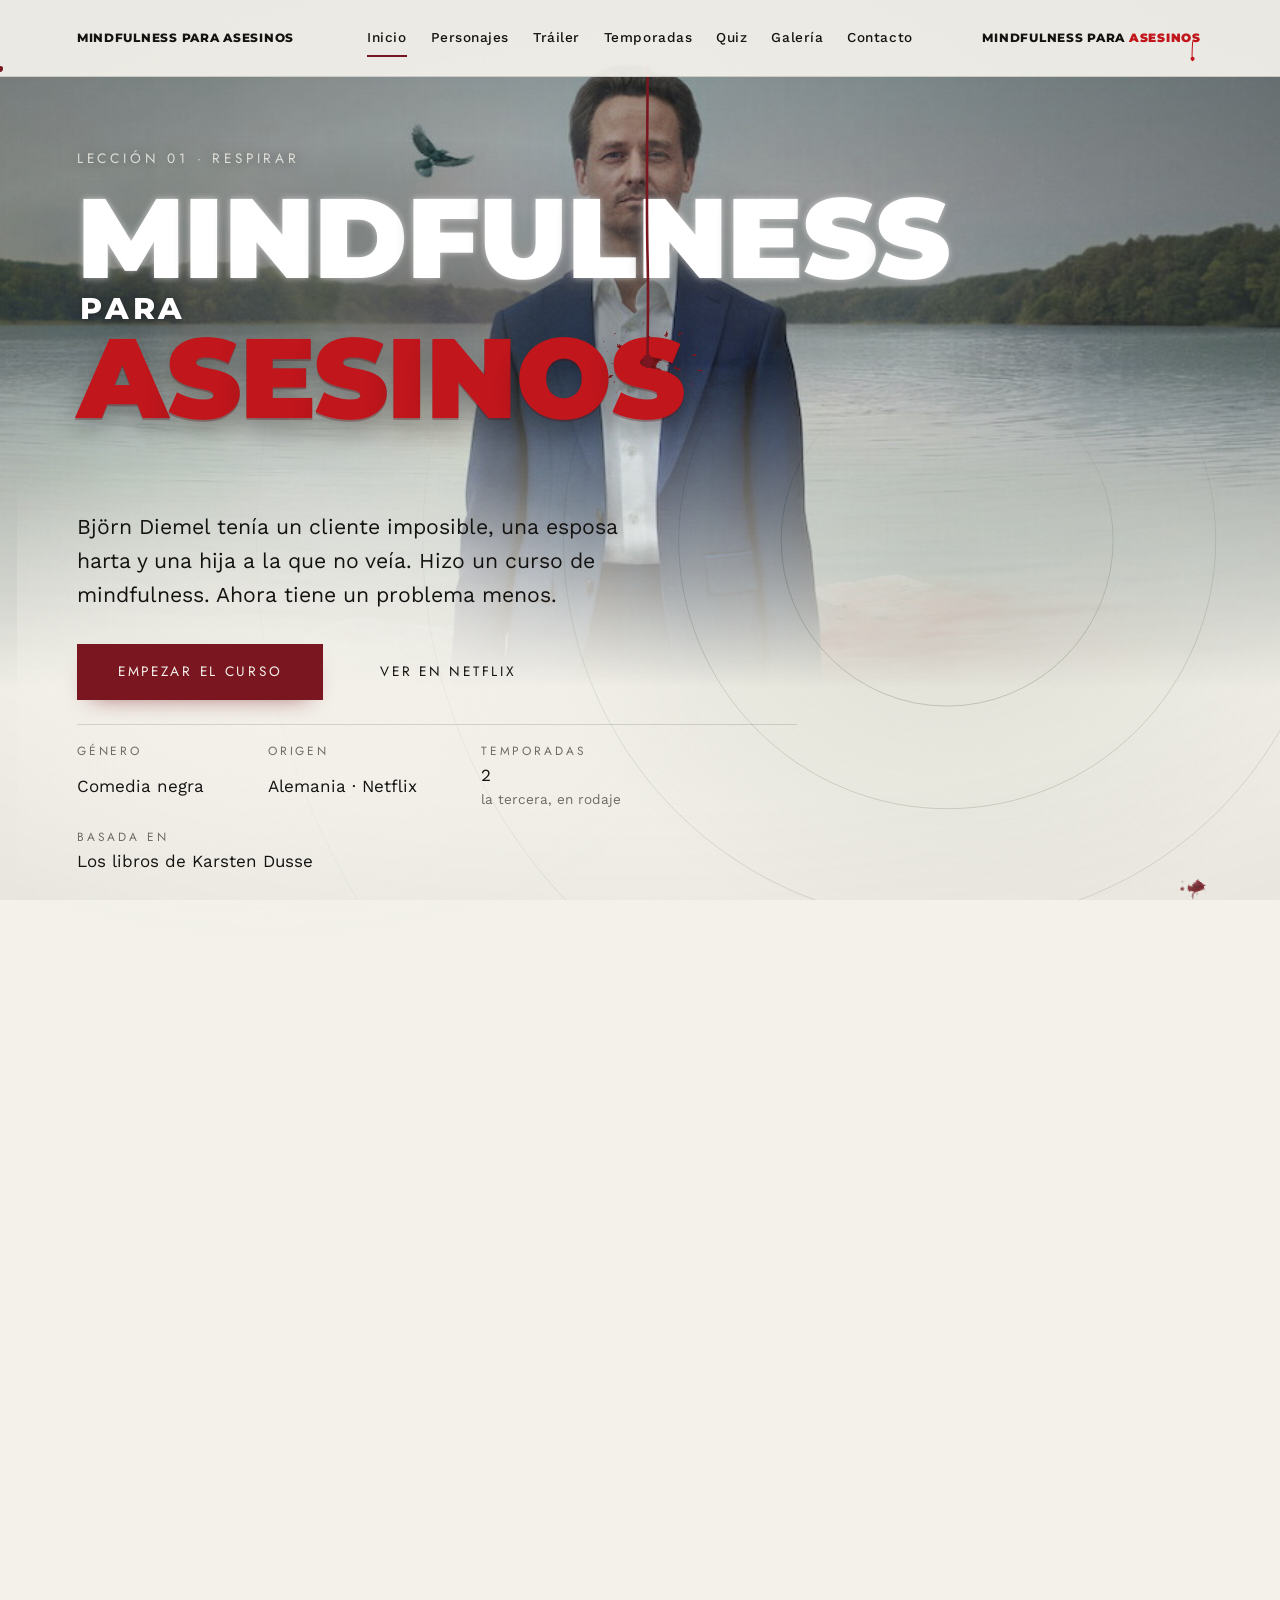
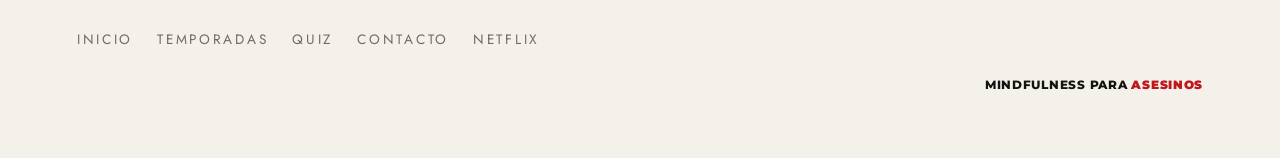
==== index.html @ fb223d0d "Landing Mindfulness para asesinos: sitio completo (v17) Co-Authored-By: Claude Fable 5.1 <noreply@an" ====
<!doctype html>
<html lang="es" data-stage="0">
<head>
  <meta charset="utf-8">
  <meta name="viewport" content="width=device-width, initial-scale=1">
  <title>Mindfulness para asesinos · Landing no oficial (Netflix)</title>
  <meta name="description" content="Björn Diemel hizo un curso de mindfulness para salvar su matrimonio. Ahora tiene un problema menos. Personajes, tráiler, temporadas, quiz y contacto.">
  <meta name="author" content="Proyecto de clase · Mindfulness para asesinos">
  <meta name="robots" content="index, follow, max-image-preview:large">
  <meta name="theme-color" content="#F3F1EA">
  <meta name="color-scheme" content="light">
  <meta property="og:type" content="website">
  <meta property="og:site_name" content="Mindfulness para asesinos">
  <meta property="og:locale" content="es_AR">
  <meta property="og:title" content="Mindfulness para asesinos · Landing no oficial (Netflix)">
  <meta property="og:description" content="Björn Diemel hizo un curso de mindfulness para salvar su matrimonio. Ahora tiene un problema menos. Personajes, tráiler, temporadas, quiz y contacto.">
  <meta property="og:image" content="assets/img/galeria/galeria-01.jpg">
  <meta name="twitter:card" content="summary_large_image">
  <meta name="twitter:title" content="Mindfulness para asesinos · Landing no oficial (Netflix)">
  <meta name="twitter:description" content="Björn Diemel hizo un curso de mindfulness para salvar su matrimonio. Ahora tiene un problema menos. Personajes, tráiler, temporadas, quiz y contacto.">
  <meta name="twitter:image" content="assets/img/galeria/galeria-01.jpg">
  <link rel="preconnect" href="https://fonts.googleapis.com">
  <link rel="preconnect" href="https://fonts.gstatic.com" crossorigin>
  <link href="https://fonts.googleapis.com/css2?family=Jost:wght@200;300;400&family=Montserrat:wght@800;900&family=Work+Sans:wght@400;500&display=swap" rel="stylesheet">
  <link rel="icon" href="data:image/svg+xml,%3Csvg xmlns='http://www.w3.org/2000/svg' viewBox='0 0 32 32'%3E%3Crect width='32' height='32' fill='%23F3F1EA'/%3E%3Cpath d='M16 4c3 7 8 11 8 17a8 8 0 0 1-16 0c0-6 5-10 8-17z' fill='%237A1620'/%3E%3C/svg%3E">
  <script type="application/ld+json">{"@context": "https://schema.org", "@type": "TVSeries", "name": "Mindfulness para asesinos", "alternateName": ["Achtsam Morden", "Murder Mindfully"], "genre": ["Comedia negra", "Crimen"], "inLanguage": "de", "countryOfOrigin": {"@type": "Country", "name": "Alemania"}, "numberOfSeasons": 2, "numberOfEpisodes": 16, "startDate": "2024-10-31", "isBasedOn": {"@type": "Book", "name": "Achtsam morden", "author": {"@type": "Person", "name": "Karsten Dusse"}}, "actor": [{"@type": "Person", "name": "Tom Schilling"}, {"@type": "Person", "name": "Emily Cox"}, {"@type": "Person", "name": "Sascha Alexander Geršak"}, {"@type": "Person", "name": "Peter Jordan"}, {"@type": "Person", "name": "Murathan Muslu"}, {"@type": "Person", "name": "Marc Hosemann"}, {"@type": "Person", "name": "Britta Hammelstein"}, {"@type": "Person", "name": "Luca Maric"}], "productionCompany": {"@type": "Organization", "name": "Netflix"}, "url": "https://www.netflix.com/title/81554969", "sameAs": ["https://en.wikipedia.org/wiki/Murder_Mindfully", "https://de.wikipedia.org/wiki/Achtsam_morden"]}</script>
  <script>try{if(sessionStorage.getItem("mpa-intro"))document.documentElement.classList.add("no-intro")}catch(e){}</script>
  <link rel="stylesheet" href="css/styles.css">
</head>
<body data-page="index">

<!-- ===== Fondo: la página respira (anillos), y la sangre le gana terreno lección a lección ===== -->
<div class="breath-bg" aria-hidden="true"><i></i><i></i><i></i><i></i><i></i><span class="breath-bg__word breath-bg__word--in">Inhalá</span><span class="breath-bg__word breath-bg__word--out">Exhalá</span></div>

<!-- ===== SVG global: filtros reutilizables ===== -->
<svg class="svg-defs" aria-hidden="true" focusable="false">
  <defs>
    <filter id="f-wobble" x="-30%" y="-30%" width="160%" height="160%">
      <feTurbulence type="fractalNoise" baseFrequency="0.018 0.026" numOctaves="4" seed="7" result="n"/>
      <feDisplacementMap in="SourceGraphic" in2="n" scale="46" xChannelSelector="R" yChannelSelector="G"/>
    </filter>
    <filter id="f-wobble-2" x="-30%" y="-30%" width="160%" height="160%">
      <feTurbulence type="fractalNoise" baseFrequency="0.03" numOctaves="3" seed="21" result="n"/>
      <feDisplacementMap in="SourceGraphic" in2="n" scale="30" xChannelSelector="R" yChannelSelector="B"/>
      <feGaussianBlur stdDeviation="1.4"/>
    </filter>
    <filter id="f-wobble-small" x="-50%" y="-50%" width="200%" height="200%">
      <feTurbulence type="fractalNoise" baseFrequency="0.09" numOctaves="3" seed="4" result="n"/>
      <feDisplacementMap in="SourceGraphic" in2="n" scale="9" xChannelSelector="R" yChannelSelector="G"/>
    </filter>
    <filter id="f-soft"><feGaussianBlur stdDeviation="7"/></filter>
    <!-- sangre realista: gradiente (centro espeso), borde oscuro (seco), brillo húmedo y grano -->
    <radialGradient id="g-pool" cx="48%" cy="52%" r="60%">
      <stop offset="0" stop-color="#4E0A12"/>
      <stop offset=".55" stop-color="#6E121B"/>
      <stop offset="1" stop-color="#8A1B26"/>
    </radialGradient>
    <filter id="f-blood" x="-30%" y="-30%" width="160%" height="160%" color-interpolation-filters="sRGB">
      <feTurbulence type="fractalNoise" baseFrequency="0.018 0.026" numOctaves="4" seed="7" result="n"/>
      <feDisplacementMap in="SourceGraphic" in2="n" scale="46" xChannelSelector="R" yChannelSelector="G" result="shape"/>
      <feMorphology in="shape" operator="erode" radius="2.5" result="inner"/>
      <feComposite in="shape" in2="inner" operator="out" result="rim"/>
      <feFlood flood-color="#3A060C" flood-opacity=".75" result="rimColor"/>
      <feComposite in="rimColor" in2="rim" operator="in" result="rimDark"/>
      <feGaussianBlur in="shape" stdDeviation="7" result="blurA"/>
      <feSpecularLighting in="blurA" surfaceScale="8" specularConstant=".42" specularExponent="22" lighting-color="#ffe6e6" result="spec">
        <fePointLight x="150" y="40" z="260"/>
      </feSpecularLighting>
      <feComposite in="spec" in2="shape" operator="in" result="specIn"/>
      <feTurbulence type="fractalNoise" baseFrequency="0.9" numOctaves="2" seed="3" result="grain"/>
      <feColorMatrix in="grain" type="matrix" values="0 0 0 0 0  0 0 0 0 0  0 0 0 0 0  0 0 0 .05 0" result="grainA"/>
      <feComposite in="grainA" in2="shape" operator="in" result="grainIn"/>
      <feMerge><feMergeNode in="shape"/><feMergeNode in="grainIn"/><feMergeNode in="rimDark"/><feMergeNode in="specIn"/></feMerge>
    </filter>
    <filter id="f-goo-blood" x="-15%" y="-15%" width="130%" height="140%" color-interpolation-filters="sRGB">
      <feGaussianBlur in="SourceGraphic" stdDeviation="2.4" result="b"/>
      <feTurbulence type="fractalNoise" baseFrequency="0.035" numOctaves="3" seed="9" result="n"/>
      <feDisplacementMap in="b" in2="n" scale="5" xChannelSelector="R" yChannelSelector="G" result="bd"/>
      <feColorMatrix in="bd" type="matrix" values="1 0 0 0 0  0 1 0 0 0  0 0 1 0 0  0 0 0 16 -6" result="goo"/>
      <feGaussianBlur in="goo" stdDeviation=".7" result="shape"/>
      <feMorphology in="shape" operator="erode" radius="1.6" result="inner"/>
      <feComposite in="shape" in2="inner" operator="out" result="rim"/>
      <feFlood flood-color="#33050A" flood-opacity=".7" result="rimColor"/>
      <feComposite in="rimColor" in2="rim" operator="in" result="rimDark"/>
      <feGaussianBlur in="shape" stdDeviation="5" result="blurA"/>
      <feSpecularLighting in="blurA" surfaceScale="7" specularConstant=".42" specularExponent="24" lighting-color="#ffe9e9" result="spec">
        <fePointLight x="120" y="30" z="240"/>
      </feSpecularLighting>
      <feComposite in="spec" in2="shape" operator="in" result="specIn"/>
      <feMerge><feMergeNode in="shape"/><feMergeNode in="rimDark"/><feMergeNode in="specIn"/></feMerge>
    </filter>
    <filter id="f-goo-blood-m" x="-15%" y="-15%" width="130%" height="140%" color-interpolation-filters="sRGB">
      <feGaussianBlur in="SourceGraphic" stdDeviation="1.6" result="b"/>
      <feTurbulence type="fractalNoise" baseFrequency="0.06" numOctaves="3" seed="9" result="n"/>
      <feDisplacementMap in="b" in2="n" scale="3" xChannelSelector="R" yChannelSelector="G" result="bd"/>
      <feColorMatrix in="bd" type="matrix" values="1 0 0 0 0  0 1 0 0 0  0 0 1 0 0  0 0 0 16 -6" result="goo"/>
      <feGaussianBlur in="goo" stdDeviation=".5" result="shape"/>
      <feMorphology in="shape" operator="erode" radius="1" result="inner"/>
      <feComposite in="shape" in2="inner" operator="out" result="rim"/>
      <feFlood flood-color="#33050A" flood-opacity=".7" result="rimColor"/>
      <feComposite in="rimColor" in2="rim" operator="in" result="rimDark"/>
      <feGaussianBlur in="shape" stdDeviation="3" result="blurA"/>
      <feSpecularLighting in="blurA" surfaceScale="4" specularConstant=".28" specularExponent="26" lighting-color="#ffe9e9" result="spec">
        <fePointLight x="70" y="10" z="150"/>
      </feSpecularLighting>
      <feComposite in="spec" in2="shape" operator="in" result="specIn"/>
      <feMerge><feMergeNode in="shape"/><feMergeNode in="rimDark"/><feMergeNode in="specIn"/></feMerge>
    </filter>
    <filter id="f-blood-soft" x="-15%" y="-15%" width="130%" height="140%" color-interpolation-filters="sRGB">
      <feTurbulence type="fractalNoise" baseFrequency="0.05" numOctaves="3" seed="9" result="n"/>
      <feDisplacementMap in="SourceGraphic" in2="n" scale="9" xChannelSelector="R" yChannelSelector="G" result="shape"/>
      <feGaussianBlur in="shape" stdDeviation="3.5" result="blurA"/>
      <feSpecularLighting in="blurA" surfaceScale="4" specularConstant=".07" specularExponent="34" lighting-color="#ffe4e4" result="spec">
        <fePointLight x="120" y="30" z="240"/>
      </feSpecularLighting>
      <feComposite in="spec" in2="shape" operator="in" result="specIn"/>
      <feMerge><feMergeNode in="shape"/><feMergeNode in="specIn"/></feMerge>
    </filter>
    <filter id="f-sat" x="-50%" y="-50%" width="200%" height="200%">
      <feTurbulence type="fractalNoise" baseFrequency="0.05" numOctaves="3" seed="21" result="n"/>
      <feDisplacementMap in="SourceGraphic" in2="n" scale="14" xChannelSelector="R" yChannelSelector="B"/>
    </filter>
    <!-- mancha reutilizable para los bordes de las secciones infectadas -->
    <symbol id="s-stain" viewBox="0 0 600 420">
      <g filter="url(#f-blood)">
        <path fill="url(#g-pool)" d="M300 205 c-40-120 60-140 130-100 c 60 30 90 70 70 130 c-15 50-90 80-150 65 c-70-15-130-40-135-95 c-3-40 40-60 85 0z"/>
        <path fill="#6E121B" d="M150 215 c-40-10-70 20-55 40 c 20 25 60 10 55-40z"/>
        <path fill="#6E121B" d="M470 150 c 30-25 70-10 60 15 c-10 25-50 20-60-15z"/>
        <path fill="#6E121B" d="M330 300 c 8 40 6 80 4 110 c-1 10-12 10-13 0 c-2-30-4-70 9-110z"/>
      </g>
      <g filter="url(#f-sat)" fill="#6E121B">
        <path d="M0-11 C3-5 5-2 5 2 A5 5 0 1 1 -5 2 C-5-2 -3-5 0-11z" transform="translate(520 300) rotate(114) scale(1.40)"/>
        <path d="M0-11 C3-5 5-2 5 2 A5 5 0 1 1 -5 2 C-5-2 -3-5 0-11z" transform="translate(120 120) rotate(-66) scale(1.00)"/>
        <path d="M0-11 C3-5 5-2 5 2 A5 5 0 1 1 -5 2 C-5-2 -3-5 0-11z" transform="translate(400 352) rotate(147) scale(1.70)"/>
        <path d="M0-11 C3-5 5-2 5 2 A5 5 0 1 1 -5 2 C-5-2 -3-5 0-11z" transform="translate(560 270) rotate(105) scale(0.50)"/>
      </g>
    </symbol>
  </defs>
</svg>

<!-- ===== Loader: una respiración que termina en gota ===== -->
<div class="loader" id="loader" aria-hidden="true">
  <div class="breathe">
    <span class="breathe__ring"></span>
    <span class="breathe__word breathe__word--in">Inhalá</span>
    <span class="breathe__word breathe__word--out">Exhalá</span>
    <i class="breathe__drop"></i>
  </div>
</div>

<a class="skip-link" href="#main">Saltar al contenido</a>

<!-- ===== Navbar ===== -->
<header class="site-header" id="site-header">
  <nav class="nav" aria-label="Principal">
    <a class="nav__brand" href="index.html">Mindfulness para asesinos</a>

    <ul class="nav__links" id="nav-links">
      <li><a href="index.html">Inicio</a></li>
      <li><a href="personajes.html">Personajes</a></li>
      <li><a href="trailer.html">Tráiler</a></li>
      <li><a href="temporadas.html">Temporadas</a></li>
      <li><a href="quiz.html">Quiz</a></li>
      <li><a href="galeria.html">Galería</a></li>
      <li><a href="contacto.html">Contacto</a></li>
    </ul>

    <a class="nav__brand nav__brand--stained" href="index.html" aria-label="Mindfulness para asesinos">
      <span aria-hidden="true">Mindfulness para <span class="stain-word">asesinos<svg class="stain-word__drip" viewBox="0 0 6 22" aria-hidden="true"><path d="M3 0 C3 8 1.5 12 3 22" /><circle cx="3" cy="19.5" r="2.4"/></svg></span></span>
    </a>

    <button class="nav__toggle" id="nav-toggle" aria-expanded="false" aria-controls="nav-links" aria-label="Abrir menú">
      <span></span><span></span>
    </button>
  </nav>
</header>

<main id="main" class="page page--index">

  <!-- ===== 1. HERO ===== -->
  <section class="hero" id="inicio" data-stage="0" aria-labelledby="hero-title">
    <!-- Pantalla 3D: el tráiler en loop y sin sonido, inclinada en perspectiva.
         La sangre sale de adentro de la escena hacia el espectador y queda chorreando sobre el vidrio. -->
    <div class="screen" id="hero-screen" data-video="cMxkl9X586w" data-start="58" aria-hidden="true">
      <div class="screen__plane" id="hero-plane">
        <img class="screen__poster" src="assets/img/galeria/galeria-02.jpg" width="1280" height="720" alt="">
        <div class="screen__video" id="hero-video"></div>
        <div class="screen__glass"></div>
      </div>
      <canvas class="screen__blood" id="screen-blood" width="600" height="420"></canvas>
    </div>
    <div class="shell hero__grid">
      <p class="eyebrow reveal">Lección 01 · Respirar</p>

      <h1 class="hero__title reveal" id="hero-title">
        <span class="hero__line hero__line--glow"><span class="hero__word" aria-hidden="true">Mindfulness</span><span class="sr-only">Mindfulness</span></span>
        <span class="hero__line hero__line--para" aria-hidden="true">para</span>
        <span class="hero__line hero__line--red"><span class="hero__word" aria-hidden="true">asesino</span><span class="hero__target hero__word" aria-hidden="true">s</span><span class="sr-only">para asesinos</span></span>

        <!-- Gota -->
        <svg class="blood-drip" id="blood-drip" viewBox="0 0 14 400" preserveAspectRatio="none" aria-hidden="true">
          <path class="blood-drip__path" d="M7 0 C7 90 5 180 7 260 C8.5 330 6.5 360 7 400" pathLength="1"/>
          <ellipse class="blood-drip__bulb" cx="7" cy="396" rx="6.5" ry="9"/>
        </svg>

        <!-- Mancha: simulación en canvas (ver js/blood.js), filtro #f-goo-blood -->
        <canvas class="blood-canvas" id="blood-canvas" width="600" height="420" aria-hidden="true"></canvas>
      </h1>

      <div class="hero__panel">
      <p class="hero__lead reveal">Björn Diemel tenía un cliente imposible, una esposa harta y una hija a la que no veía. Hizo un curso de mindfulness. Ahora tiene un problema menos.</p>

      <div class="hero__cta reveal">
        <a class="btn btn--primary" href="personajes.html">Empezar el curso</a>
        <a class="btn btn--ghost" href="https://www.netflix.com/title/81554969" target="_blank" rel="noopener">Ver en Netflix</a>
      </div>

      <dl class="hero__meta reveal">
        <div><dt>Género</dt><dd>Comedia negra</dd></div>
        <div><dt>Origen</dt><dd>Alemania · Netflix</dd></div>
        <div><dt>Temporadas</dt><dd>2 <small>la tercera, en rodaje</small></dd></div>
        <div><dt>Basada en</dt><dd>Los libros de Karsten Dusse</dd></div>
      </dl>

      <a class="hero__scroll reveal" href="#porque" aria-label="Seguir leyendo">
        <span>Deslizá con calma</span>
        <svg viewBox="0 0 12 40" aria-hidden="true"><path d="M6 0v36M1 31l5 5 5-5" fill="none" stroke="currentColor" stroke-width="1.2"/></svg>
      </a>
      </div>
    </div>
    <div class="hero__trail" id="hero-trail" aria-hidden="true"></div>
  </section>

  <!-- ===== POR QUÉ VERLA ===== -->
  <section class="section section--porque" id="porque" data-stage="0" aria-labelledby="porque-title">
    <div class="shell porque">
      <div class="porque__lead">
        <p class="eyebrow reveal">Antes de empezar</p>
        <h2 class="section__title reveal" id="porque-title">Es una comedia. También es una <em class="stain-word">masacre</em>. Las dos cosas, con mucha calma.</h2>
      </div>
      <div class="porque__body">
        <p class="reveal"><strong>La premisa.</strong> Un abogado de la mafia va a un curso de mindfulness para salvar su matrimonio. Funciona. Cada técnica que aprende (respirar, aceptar, soltar) le sirve para lidiar con su jefe, Dragan. Literalmente.</p>
        <p class="reveal"><strong>El tono.</strong> Nada de gritos. Björn narra su vida con la voz serena de una app de meditación mientras el mundo se le desarma alrededor. La risa viene de esa calma, y el horror también.</p>
        <p class="reveal"><strong>Por qué ahora.</strong> La primera temporada fue número 1 global de Netflix en habla no inglesa; la segunda salió en mayo de 2026 y la tercera se filma este año. Ocho episodios de media hora: se ve en un fin de semana y se recuerda bastante más.</p>
        <p class="porque__fans reveal">Si te gustaron <span>Dexter</span>, <span>Barry</span> o <span>Fleabag</span>, este curso es para vos.</p>
      </div>
    </div>
  </section>

  <!-- ===== ÍNDICE DEL CURSO ===== -->
  <section class="section section--indice" id="indice" data-stage="1" aria-labelledby="indice-title">
    <div class="shell">
      <header class="section__head">
        <p class="eyebrow reveal">El curso · seis lecciones</p>
        <h2 class="section__title reveal" id="indice-title">Un programa para volver al presente. Y no <em class="stain-word">volver</em></h2>
        <p class="section__lead reveal">Cada lección es una página. Se recomienda hacerlas en orden y respirar entre una y otra.</p>
      </header>
      <ol class="syllabus reveal">
        <li><span class="syllabus__row syllabus__row--here"><span class="syllabus__num">01</span><span class="syllabus__body"><span class="syllabus__title">Respirar</span><span class="syllabus__desc">Estás acá. Ya hiciste lo más difícil: entrar.</span></span><span class="syllabus__go syllabus__go--here">En curso</span></span></li>
        <li><a class="syllabus__row" href="personajes.html"><span class="syllabus__num">02</span><span class="syllabus__body"><span class="syllabus__title">Aceptar a los demás</span><span class="syllabus__desc">Ocho personas que deberían respirar más. Retratos, roles y lo que cada uno cree que controla.</span></span><span class="syllabus__go">Personajes</span></a></li>
        <li><a class="syllabus__row" href="trailer.html"><span class="syllabus__num">03</span><span class="syllabus__body"><span class="syllabus__title">Mirar sin apartar la vista</span><span class="syllabus__desc">El tráiler oficial. La pantalla no siempre se queda quieta.</span></span><span class="syllabus__go">Tráiler</span></a></li>
        <li><a class="syllabus__row" href="temporadas.html"><span class="syllabus__num">04</span><span class="syllabus__body"><span class="syllabus__title">Soltar</span><span class="syllabus__desc">Dos temporadas, dieciséis ejercicios. Cuáles dejan marca.</span></span><span class="syllabus__go">Temporadas</span></a></li>
        <li><a class="syllabus__row" href="quiz.html"><span class="syllabus__num">05</span><span class="syllabus__body"><span class="syllabus__title">Actuar con conciencia</span><span class="syllabus__desc">Seis situaciones de tu vida cotidiana y una llamada. Elegí una técnica antes de hacer algo irreversible.</span></span><span class="syllabus__go">Quiz</span></a></li>
        <li><a class="syllabus__row" href="galeria.html"><span class="syllabus__num">06</span><span class="syllabus__body"><span class="syllabus__title">Observar sin juzgar</span><span class="syllabus__desc">Escenas de un curso intensivo. Mirar, y nada más.</span></span><span class="syllabus__go">Galería</span></a></li>
        <li><a class="syllabus__row syllabus__row--extra" href="contacto.html"><span class="syllabus__num">+</span><span class="syllabus__body"><span class="syllabus__title">Consultorio</span><span class="syllabus__desc">¿Tenés un problema con nombre y apellido? Contanos antes de resolverlo.</span></span><span class="syllabus__go">Contacto</span></a></li>
      </ol>
    </div>
  </section>

</main>


<footer class="footer">
  <div class="shell">
    <p class="footer__close reveal">Inhalá. Exhalá. <span class="stain-word">Cerrá la pestaña.</span></p>
    <nav class="footer__links" aria-label="Pie"><a href="index.html">Inicio</a><a href="temporadas.html">Temporadas</a><a href="quiz.html">Quiz</a><a href="contacto.html">Contacto</a><a href="https://www.netflix.com/title/81554969" target="_blank" rel="noopener">Netflix</a></nav>
    <div class="footer__row">
      <p class="footer__brand">Mindfulness para <span class="stain-word">asesinos</span></p>
    </div>
  </div>
</footer>

<script src="js/blood.js" defer></script>
<script src="js/main.js" defer></script>
</body>
</html>
---- css/styles.css ----
/* =====================================================================
   MINDFULNESS PARA ASESINOS — styles.css
   Sistema: ver SPEC.md §3. Tokens en :root, infección por data-stage en
   <html>, un solo patrón de reveal, sin estilos ad hoc por bloque.
   ===================================================================== */

:root {
  /* ---- color ---- */
  --papel: #F3F1EA;
  --papel-sucio: #E6E0D3;
  --papel-manchado: #CDC3B2;
  --humo: #3B322E;
  --tinta: #141311;
  --salvia: #7C8B6F;
  --salvia-oscura: #55614B;
  --sangre: #7A1620;
  --sangre-densa: #5A0E16;
  --sangre-fresca: #A32332;
  --sangre-viva: #C93646;    /* sólo acentos de una palabra sobre fondo oscuro */
  --gris-humo: #6F6B63;
  --ceniza: #B8B2A6;

  /* ---- infección (los valores se pisan por data-stage) ---- */
  --bg: var(--papel);
  --ink: var(--tinta);
  --muted: var(--gris-humo);
  --line: rgba(20, 19, 17, .14);
  --surface: rgba(20, 19, 17, .04);
  --grain: .35;

  /* ---- tipografía (ratio 1.25, base 17px) ---- */
  --font-display: "Jost", "Avenir Next", "Segoe UI", sans-serif;
  --font-body: "Work Sans", "Segoe UI", system-ui, sans-serif;
  --fs--1: .8rem;
  --fs-0: 1rem;
  --fs-1: 1.25rem;
  --fs-2: 1.563rem;
  --fs-3: 1.953rem;
  --fs-4: 2.441rem;
  --fs-5: 3.052rem;
  --fs-hero: clamp(3rem, 8.6vw, 8.25rem);

  /* ---- espacio ---- */
  --s-1: 4px;
  --s-2: 8px;
  --s-3: 16px;
  --s-4: 24px;
  --s-5: 40px;
  --s-6: 64px;
  --s-7: 96px;
  --gutter: clamp(20px, 6vw, 96px);
  --shell-max: 1320px;

  /* ---- motion ---- */
  --ease-out: cubic-bezier(.16, 1, .3, 1);
  --ease-in: cubic-bezier(.55, 0, 1, .45);
  --ease-stamp: cubic-bezier(.2, 1.4, .4, 1);
  --t-reveal: 450ms;
  --t-stage: 900ms;

  --nav-h: 76px;
}

/* ---- etapas de la infección (cálidas, nunca gris neutro) ---- */
html[data-stage="1"] { --bg: var(--papel-sucio); --grain: .45; }
html[data-stage="2"] { --bg: var(--papel-manchado); --grain: .55; --line: rgba(20, 19, 17, .18); --surface: rgba(20, 19, 17, .06); }
html[data-stage="3"] {
  --bg: var(--humo); --ink: var(--papel); --muted: var(--ceniza);
  --line: rgba(243, 241, 234, .16); --surface: rgba(243, 241, 234, .05); --grain: .7;
}
html[data-stage="4"] {
  --bg: var(--tinta); --ink: var(--papel); --muted: var(--ceniza);
  --line: rgba(243, 241, 234, .14); --surface: rgba(243, 241, 234, .04); --grain: .85;
}

/* =====================================================================
   BASE
   ===================================================================== */
*, *::before, *::after { box-sizing: border-box; }

html {
  font-size: 17px;
  scroll-behavior: smooth;
  overflow-x: clip;
  background: var(--bg);
}

body {
  margin: 0;
  font-family: var(--font-body);
  font-size: var(--fs-0);
  line-height: 1.6;
  color: var(--ink);
  background: var(--bg);
  overflow-x: clip;
  transition: background-color var(--t-stage) var(--ease-out), color var(--t-stage) var(--ease-out);
}

/* Grano de papel: SVG feTurbulence en data URI, multiply, opacidad por etapa */
body::before {
  content: "";
  position: fixed;
  inset: 0;
  z-index: 0;
  pointer-events: none;
  opacity: var(--grain);
  mix-blend-mode: multiply;
  background-image: url("data:image/svg+xml,%3Csvg xmlns='http://www.w3.org/2000/svg' width='240' height='240'%3E%3Cfilter id='n'%3E%3CfeTurbulence type='fractalNoise' baseFrequency='.85' numOctaves='3' stitchTiles='stitch'/%3E%3CfeColorMatrix values='0 0 0 0 .12 0 0 0 0 .1 0 0 0 0 .08 0 0 0 .09 0'/%3E%3C/filter%3E%3Crect width='100%25' height='100%25' filter='url(%23n)'/%3E%3C/svg%3E");
  transition: opacity var(--t-stage) var(--ease-out);
}
html[data-stage="3"] body::before,
html[data-stage="4"] body::before { mix-blend-mode: screen; opacity: calc(var(--grain) * .35); }

main, .site-header, .footer { position: relative; z-index: 1; }

img, svg { display: block; max-width: 100%; }
h1, h2, h3, p, ul, ol, dl, figure { margin: 0; }
ul, ol { padding: 0; list-style: none; }
a { color: inherit; }
button { font: inherit; color: inherit; background: none; border: 0; padding: 0; cursor: pointer; }
em { font-style: normal; }

:focus-visible { outline: 2px solid var(--sangre-fresca); outline-offset: 4px; }
::selection { background: var(--sangre); color: var(--papel); }

.svg-defs { position: absolute; width: 0; height: 0; overflow: hidden; }

.sr-only {
  position: absolute; width: 1px; height: 1px; padding: 0; margin: -1px;
  overflow: hidden; clip: rect(0 0 0 0); white-space: nowrap; border: 0;
}

.skip-link {
  position: fixed; top: var(--s-3); left: var(--s-3); z-index: 60;
  padding: var(--s-2) var(--s-3); background: var(--tinta); color: var(--papel);
  transform: translateY(-200%); transition: transform 200ms var(--ease-out);
}
.skip-link:focus { transform: none; }

.shell {
  width: min(var(--shell-max), calc(100% - var(--gutter) * 2));
  margin-inline: auto;
}

/* =====================================================================
   TIPOGRAFÍA COMPARTIDA
   ===================================================================== */
.eyebrow {
  font-family: var(--font-display);
  font-weight: 400;
  font-size: var(--fs--1);
  letter-spacing: .28em;
  text-transform: uppercase;
  color: var(--salvia);
}
html[data-stage="3"] .eyebrow,
html[data-stage="4"] .eyebrow { color: var(--salvia); }

.section__title {
  font-family: var(--font-display);
  font-weight: 200;
  font-size: clamp(var(--fs-4), 5.2vw, var(--fs-5));
  line-height: 1.05;
  letter-spacing: .01em;
  max-width: 18ch;
  text-wrap: balance;
}
.section__lead {
  max-width: 56ch;
  color: var(--muted);
  font-size: var(--fs-1);
}

/* Palabra "con sangre": una por sección */
.stain-word {
  position: relative;
  color: var(--sangre);
  font-weight: 300;
}
.stain-word::after {
  content: "";
  position: absolute;
  left: 76%; bottom: -.2em;
  width: .085em; height: .24em;
  background: var(--sangre);
  border-radius: 45% 45% 50% 50% / 20% 20% 80% 80%;
}
/* sobre fondo oscuro el rojo seco desaparece: se usa --sangre-viva sólo ahí */
html[data-stage="3"] .stain-word,
html[data-stage="4"] .stain-word { color: var(--sangre-viva); }
html[data-stage="3"] .stain-word::after,
html[data-stage="4"] .stain-word::after,
html[data-stage="3"] .stain-word__drip path,
html[data-stage="4"] .stain-word__drip path { background: var(--sangre-viva); stroke: var(--sangre-viva); }
html[data-stage="3"] .stain-word__drip circle,
html[data-stage="4"] .stain-word__drip circle { fill: var(--sangre-viva); }

[hidden] { display: none !important; }

/* =====================================================================
   REVEAL (un solo patrón)
   ===================================================================== */
.reveal {
  opacity: 0;
  transform: translateY(20px);
  transition: opacity var(--t-reveal) var(--ease-out), transform var(--t-reveal) var(--ease-out);
}
.reveal.is-visible { opacity: 1; transform: none; }
.reveal:nth-child(2) { transition-delay: 60ms; }
.reveal:nth-child(3) { transition-delay: 120ms; }
.reveal:nth-child(4) { transition-delay: 180ms; }

/* =====================================================================
   LOADER
   ===================================================================== */
.loader {
  position: fixed; inset: 0; z-index: 50;
  display: grid; place-content: center; gap: var(--s-4);
  background: var(--papel); color: var(--tinta);
  transition: opacity 500ms var(--ease-out), visibility 500ms;
}
.loader__mark { width: min(520px, 80vw); overflow: visible; }
.loader__text {
  font-family: var(--font-display);
  font-weight: 300; font-size: 56px; letter-spacing: .22em;
  fill: none; stroke: var(--tinta); stroke-width: .8;
  stroke-dasharray: 1; stroke-dashoffset: 1;
  animation: draw 1100ms var(--ease-out) 100ms forwards;
}
.loader__text { stroke-dasharray: 900; stroke-dashoffset: 900; }
.loader__line {
  stroke: var(--sangre); stroke-width: 1.2; stroke-linecap: round;
  stroke-dasharray: 280; stroke-dashoffset: 280;
  animation: draw-line 600ms var(--ease-out) 900ms forwards;
}
.loader__hint {
  font-family: var(--font-display); font-size: var(--fs--1);
  letter-spacing: .3em; text-transform: uppercase; text-align: center;
  color: var(--gris-humo);
}
.is-loaded .loader { opacity: 0; visibility: hidden; }
@keyframes draw { to { stroke-dashoffset: 0; } }
@keyframes draw-line { to { stroke-dashoffset: 0; } }

/* =====================================================================
   NAVBAR
   ===================================================================== */
.site-header {
  position: fixed; inset: 0 0 auto 0; z-index: 30;
  background: color-mix(in srgb, var(--bg) 94%, transparent);
  border-bottom: 1px solid var(--line);
  transition: background-color var(--t-stage) var(--ease-out), color var(--t-stage) var(--ease-out), border-color var(--t-stage);
}
.nav {
  min-height: var(--nav-h);
  width: min(var(--shell-max), calc(100% - var(--gutter) * 2));
  margin-inline: auto;
  display: grid;
  grid-template-columns: 1fr auto 1fr;
  align-items: center;
  gap: var(--s-4);
}
.nav__brand {
  font-family: var(--font-display);
  font-weight: 400; font-size: .74rem; letter-spacing: .18em;
  text-transform: uppercase; text-decoration: none; white-space: nowrap;
}
.nav__brand--stained { justify-self: end; }
.nav__brand--stained .stain-word { display: inline-block; padding-right: .2em; }
.nav__brand--stained .stain-word::after { display: none; }
.stain-word__drip {
  position: absolute; left: 82%; top: 70%; width: .42em; height: auto;
  overflow: visible;
}
.stain-word__drip path { fill: none; stroke: var(--sangre); stroke-width: 1.2; stroke-linecap: round; }
.stain-word__drip circle { fill: var(--sangre); }

.nav__links { display: flex; gap: clamp(var(--s-3), 2.4vw, var(--s-5)); }
.nav__links a {
  position: relative; display: block; padding: var(--s-2) 0;
  font-size: var(--fs--1); font-weight: 500; letter-spacing: .04em; text-decoration: none;
}
.nav__links a::after {
  content: ""; position: absolute; left: 0; right: 0; bottom: 0; height: 2px;
  background: var(--sangre); transform: scaleX(0); transform-origin: right;
  transition: transform 350ms var(--ease-out);
}
.nav__links a:hover::after, .nav__links a.is-active::after { transform: scaleX(1); transform-origin: left; }

.nav__toggle { display: none; }

/* =====================================================================
   HERO
   ===================================================================== */
.hero {
  position: relative;
  min-height: 100svh;
  display: grid;
  align-items: center;
  padding: calc(var(--nav-h) + var(--s-6)) 0 var(--s-6);
  overflow: hidden;
  isolation: isolate;
}
.hero__grid { display: grid; gap: var(--s-4); position: relative; z-index: 1; }

.hero__title {
  position: relative;
  display: inline-block;
  width: max-content;
  max-width: 100%;
  margin-top: var(--s-2);
  font-family: var(--font-display);
  font-weight: 200;
  font-size: var(--fs-hero);
  line-height: .96;
  letter-spacing: .07em;
  text-transform: uppercase;
}
.hero__line { display: block; }
.hero__line--2 { font-weight: 300; letter-spacing: .12em; }
.hero__target { position: relative; display: inline-block; }

/* Gota: nace arriba de la última S y cae sobre ella */
.blood-drip {
  position: absolute;
  right: .36em;            /* centrada sobre la S final */
  top: calc(var(--drip-start, -46vh));   /* blood.js la ajusta para nacer bajo la navbar */
  width: .12em;
  height: calc(var(--drip-len, 46vh) + 1.05em);
  overflow: visible;
  pointer-events: none;
}
.blood-drip__path {
  fill: none; stroke: var(--sangre); stroke-width: 4; stroke-linecap: round;
  stroke-dasharray: 1; stroke-dashoffset: 1;
}
.blood-drip__bulb { fill: var(--sangre); opacity: 0; transform-origin: 7px 396px; }

.is-dripping .blood-drip__path { animation: fall 820ms var(--ease-in) forwards; }
.is-dripping .blood-drip__bulb { animation: bulb 820ms var(--ease-in) forwards; }
@keyframes fall { to { stroke-dashoffset: 0; } }
@keyframes bulb { 0%, 55% { opacity: 0; transform: scale(.3); } 100% { opacity: 1; transform: scale(1); } }

/* Mancha: detrás del texto, multiply, nace donde cae la gota */
.blood-stain {
  position: absolute;
  right: -.9em;
  top: .58em;
  width: 3.9em;
  height: auto;
  overflow: visible;
  pointer-events: none;
  z-index: -1;
  mix-blend-mode: multiply;
}
.blood-stain__pool { transform-origin: 300px 200px; transform: scale(.04); opacity: 0; }
.blood-stain__tongue { transform-origin: 330px 300px; transform: scaleY(0); }
.is-stained .blood-stain__pool { animation: pool 1100ms var(--ease-out) forwards; }
.is-stained .blood-stain__tongue { animation: tongue 1600ms var(--ease-out) 700ms forwards; }
@keyframes pool { from { transform: scale(.04) translateY(-8px); opacity: .9; } to { transform: scale(1); opacity: 1; } }
@keyframes tongue { to { transform: scaleY(1); } }

.hero__lead {
  max-width: 44ch;
  font-size: var(--fs-1);
  margin-top: var(--s-3);
}
.hero__meta {
  display: flex; flex-wrap: wrap; gap: var(--s-3) var(--s-6);
  padding-top: var(--s-4);
  border-top: 1px solid var(--line);
  max-width: 720px;
}
.hero__meta div { display: grid; gap: 2px; }
.hero__meta dt {
  font-family: var(--font-display); font-size: .7rem; letter-spacing: .24em;
  text-transform: uppercase; color: var(--muted);
}
.hero__meta dd { margin: 0; font-size: var(--fs-0); }

.hero__scroll {
  display: inline-flex; align-items: center; gap: var(--s-3);
  margin-top: var(--s-5);
  font-family: var(--font-display); font-size: .7rem; letter-spacing: .3em;
  text-transform: uppercase; text-decoration: none; color: var(--muted);
  width: max-content;
}
.hero__scroll svg { width: 12px; height: 40px; animation: nudge 2.4s var(--ease-out) infinite; }
@keyframes nudge { 0%, 100% { transform: translateY(0); } 50% { transform: translateY(6px); } }

/* trail de gotas (JS crea nodos) */
.hero__trail { position: absolute; inset: 0; pointer-events: none; z-index: 0; }
.hero__trail i {
  position: absolute; width: 6px; height: 9px; margin: -4px 0 0 -3px;
  background: var(--sangre); opacity: .45;
  border-radius: 50% 50% 55% 55% / 40% 40% 60% 60%;
  animation: trail-fade 600ms var(--ease-out) forwards;
}
@keyframes trail-fade { to { opacity: 0; transform: translateY(14px) scale(.6); } }

/* =====================================================================
   SECCIONES
   ===================================================================== */
.section { position: relative; scroll-margin-top: var(--nav-h); }
.section--personajes { padding-block: 128px; }
.section--temporadas { padding-block: 112px; }
.section--quiz { padding-block: 96px; }
.section--galeria { padding-block: 80px 96px; }

.section__head {
  display: grid;
  grid-template-columns: minmax(0, 1fr);
  gap: var(--s-4);
  margin-bottom: var(--s-6);
}
@media (min-width: 900px) {
  .section__head { grid-template-columns: 220px minmax(0, 1fr); column-gap: var(--s-6); align-items: start; }
  .section__head .eyebrow { padding-top: .9em; }
  .section__head .section__title { grid-column: 2; }
  .section__head .section__lead { grid-column: 2; }
}

/* =====================================================================
   CARRUSEL PERSONAJES
   ===================================================================== */
.carousel { position: relative; }
.carousel__bar {
  display: flex; justify-content: space-between; align-items: center;
  margin-bottom: var(--s-4);
}
.carousel__count {
  font-family: var(--font-display); font-size: var(--fs--1); letter-spacing: .24em; color: var(--muted);
}
.carousel__controls { display: flex; gap: var(--s-2); }
.carousel__btn {
  width: 48px; height: 48px; display: grid; place-items: center;
  border: 1px solid var(--line); border-radius: 50%;
  transition: border-color 250ms, background-color 250ms, transform 250ms var(--ease-out);
}
.carousel__btn svg { width: 20px; height: 20px; }
.carousel__btn:hover { border-color: var(--sangre); background: var(--surface); }
.carousel__btn:active { transform: scale(.94); }

.carousel__track {
  display: grid;
  grid-auto-flow: column;
  grid-auto-columns: clamp(260px, 26vw, 340px);
  gap: var(--s-4);
  overflow-x: auto;
  scroll-snap-type: x mandatory;
  scroll-behavior: smooth;
  padding: var(--s-3) var(--s-2) var(--s-4);
  margin-inline: calc(var(--s-2) * -1);
  scrollbar-width: none;
}
.carousel__track::-webkit-scrollbar { display: none; }
.carousel__track:focus-visible { outline-offset: -2px; }

.card {
  scroll-snap-align: start;
  position: relative;
  display: grid;
  grid-template-rows: auto 1fr;
  gap: var(--s-3);
  transform-style: preserve-3d;
  transition: transform 300ms var(--ease-out);
}
/* halo rojo detrás en hover/tilt */
.card::before {
  content: ""; position: absolute; inset: 6% -4% auto -4%; height: 60%;
  background: radial-gradient(ellipse at 50% 40%, rgba(122, 22, 32, .38), transparent 68%);
  opacity: 0; transform: translateZ(-40px); transition: opacity 350ms var(--ease-out);
  pointer-events: none; z-index: -1;
}
.card:hover::before, .card.is-active::before, .card:focus-within::before { opacity: 1; }

.card__media {
  position: relative; aspect-ratio: 3 / 4; overflow: hidden;
  background: var(--salvia-oscura);
}
.card__media img {
  width: 100%; height: 100%; object-fit: cover;
  transform-origin: 50% 40%;
}
.card.is-active .card__media img { animation: kenburns 9s var(--ease-out) forwards; }
@keyframes kenburns { from { transform: scale(1); } to { transform: scale(1.08) translate(-1.5%, -1%); } }

/* placeholder intencional */
.card__ph {
  position: absolute; inset: 0; display: none;
  padding: var(--s-4);
  color: var(--papel);
  background:
    linear-gradient(160deg, rgba(243, 241, 234, .08), transparent 55%),
    var(--salvia-oscura);
}
.card__ph::after {
  content: ""; position: absolute; inset: 0; opacity: .5; mix-blend-mode: multiply;
  background-image: url("data:image/svg+xml,%3Csvg xmlns='http://www.w3.org/2000/svg' width='240' height='240'%3E%3Cfilter id='n'%3E%3CfeTurbulence type='fractalNoise' baseFrequency='.85' numOctaves='3' stitchTiles='stitch'/%3E%3CfeColorMatrix values='0 0 0 0 .1 0 0 0 0 .1 0 0 0 0 .08 0 0 0 .18 0'/%3E%3C/filter%3E%3Crect width='100%25' height='100%25' filter='url(%23n)'/%3E%3C/svg%3E");
}
.card.is-placeholder img { visibility: hidden; }
.card.is-placeholder .card__ph { display: block; }
.card__ph-initial {
  position: absolute; left: 50%; top: 46%; transform: translate(-50%, -50%);
  font-family: var(--font-display); font-weight: 200; font-size: 7rem; line-height: 1;
  color: rgba(243, 241, 234, .82);
}
.card__ph-note {
  position: absolute; left: var(--s-4); bottom: var(--s-4);
  font-family: var(--font-display); font-size: .68rem; letter-spacing: .2em; text-transform: uppercase;
  color: rgba(243, 241, 234, .7);
}

.card__body { display: grid; gap: var(--s-1); padding-right: var(--s-2); }
.card__name { font-family: var(--font-display); font-weight: 300; font-size: var(--fs-2); line-height: 1.1; }
.card__actor { font-size: var(--fs--1); letter-spacing: .06em; text-transform: uppercase; color: var(--muted); }
.card__role { margin-top: var(--s-2); font-weight: 500; color: var(--sangre); }
html[data-stage="3"] .card__role, html[data-stage="4"] .card__role { color: var(--sangre-viva); }
.card__desc { font-size: var(--fs--1); color: var(--muted); }

/* =====================================================================
   TEMPORADAS
   ===================================================================== */
.seasons { display: grid; gap: var(--s-7); }
.season {
  position: relative;
  display: grid;
  grid-template-columns: minmax(0, 1fr);
  gap: var(--s-5);
  align-items: center;
}
@media (min-width: 820px) {
  .season { grid-template-columns: 300px minmax(0, 1fr); column-gap: var(--s-7); }
  .season--2 { grid-template-columns: minmax(0, 1fr) 300px; }
  .season--2 .season__poster { order: 2; }
  .season--2 .season__body { order: 1; padding-left: var(--s-7); }
}
.season__num {
  position: absolute; top: -.12em; right: 0; z-index: 0;
  font-family: var(--font-display); font-weight: 200; font-size: clamp(6rem, 16vw, 15rem); line-height: 1;
  color: var(--sangre); opacity: .14; pointer-events: none;
}
.season--2 .season__num { right: calc(300px + var(--s-7)); }
.season__poster {
  position: relative; z-index: 1; aspect-ratio: 2 / 3; overflow: hidden;
  background: var(--salvia-oscura);
  box-shadow: 0 30px 60px -30px rgba(20, 19, 17, .45);
}
.season__poster img { width: 100%; height: 100%; object-fit: cover; }
.season__ph {
  position: absolute; inset: 0; display: none; place-content: center; gap: var(--s-3);
  text-align: center; color: var(--papel);
  background: linear-gradient(160deg, rgba(243, 241, 234, .08), transparent 55%), var(--salvia-oscura);
}
.season__ph span { font-family: var(--font-display); font-weight: 200; font-size: 6rem; line-height: 1; }
.season__ph small { display: block; padding: 0 var(--s-4); font-family: var(--font-display); font-size: .62rem; letter-spacing: .18em; text-transform: uppercase; opacity: .75; }
.season.is-placeholder img { visibility: hidden; }
.season.is-placeholder .season__ph { display: grid; }

.season__body { position: relative; z-index: 1; display: grid; gap: var(--s-3); max-width: 58ch; }
.season__meta { display: flex; gap: var(--s-4); font-family: var(--font-display); font-size: var(--fs--1); letter-spacing: .2em; text-transform: uppercase; color: var(--muted); }
.season__title { font-family: var(--font-display); font-weight: 200; font-size: var(--fs-4); line-height: 1.05; }
.season__lessons {
  display: flex; flex-wrap: wrap; gap: var(--s-2) var(--s-4);
  margin-top: var(--s-2); padding-top: var(--s-3); border-top: 1px solid var(--line);
  font-family: var(--font-display); font-size: var(--fs--1); letter-spacing: .16em; text-transform: uppercase;
  counter-reset: lesson;
}
.season__lessons li { counter-increment: lesson; }
.season__lessons li::before { content: counter(lesson, decimal-leading-zero) " "; color: var(--sangre); margin-right: .3em; }

/* =====================================================================
   QUIZ
   ===================================================================== */
.quiz__grid { display: grid; gap: var(--s-6); }
@media (min-width: 980px) {
  .quiz__grid { grid-template-columns: minmax(0, 5fr) minmax(0, 7fr); column-gap: var(--s-7); align-items: start; }
  .section__head--quiz { grid-template-columns: minmax(0, 1fr); margin-bottom: 0; position: sticky; top: calc(var(--nav-h) + var(--s-5)); }
  .section__head--quiz .section__title, .section__head--quiz .section__lead { grid-column: 1; }
  .section__head--quiz .eyebrow { padding-top: 0; }
}

.quiz {
  position: relative;
  padding: var(--s-5);
  background: var(--papel);
  color: var(--tinta);
  box-shadow: 10px 10px 0 var(--sangre-densa);
  overflow: hidden;
}
.quiz__top { display: grid; gap: var(--s-2); margin-bottom: var(--s-5); }
.quiz__step { font-family: var(--font-display); font-size: var(--fs--1); letter-spacing: .22em; text-transform: uppercase; color: var(--gris-humo); }
.quiz__progress { height: 3px; background: rgba(20, 19, 17, .12); }
.quiz__progress-bar {
  display: block; height: 100%; width: 100%; background: var(--sangre);
  transform: scaleX(0); transform-origin: left; transition: transform 500ms var(--ease-out);
}

.quiz__viewport { overflow: hidden; }
.quiz__slide { display: grid; gap: var(--s-4); }
.quiz__slide.is-leaving { animation: slide-out 260ms var(--ease-in) forwards; }
.quiz__slide.is-entering { animation: slide-in 420ms var(--ease-out) forwards; }
@keyframes slide-out { to { opacity: 0; transform: translateX(-32px); } }
@keyframes slide-in { from { opacity: 0; transform: translateX(32px); } to { opacity: 1; transform: none; } }

.quiz__q { font-family: var(--font-display); font-weight: 300; font-size: var(--fs-2); line-height: 1.2; text-wrap: balance; }
.quiz__options { display: grid; gap: var(--s-2); }
.quiz__opt {
  display: grid; grid-template-columns: 32px 1fr; align-items: baseline; gap: var(--s-3);
  width: 100%; text-align: left; padding: var(--s-3) var(--s-4);
  border: 1px solid rgba(20, 19, 17, .18);
  transition: border-color 200ms, background-color 200ms, transform 200ms var(--ease-out);
}
.quiz__opt b { font-family: var(--font-display); font-weight: 400; font-size: var(--fs--1); letter-spacing: .1em; color: var(--sangre); }
.quiz__opt:hover, .quiz__opt:focus-visible { border-color: var(--sangre); background: rgba(122, 22, 32, .05); }
.quiz__opt:active { transform: scale(.985); }

/* resultado */
.quiz__result { position: relative; display: grid; gap: var(--s-4); padding-top: var(--s-3); }
.quiz__result-stain {
  position: absolute; width: 260px; right: -70px; bottom: -90px; z-index: 0;
  opacity: 0; transform: scale(.2); transform-origin: 55% 45%;
  mix-blend-mode: multiply;
}
.quiz__result.is-stamped .quiz__result-stain { animation: pool 900ms var(--ease-out) 120ms forwards; }
.quiz__stamp {
  position: relative; z-index: 1; width: max-content; max-width: 100%;
  padding: var(--s-3) var(--s-4);
  border: 3px solid var(--sangre); color: var(--sangre);
  transform: rotate(-4deg); transform-origin: center;
  opacity: 0;
  mask-image: url("data:image/svg+xml,%3Csvg xmlns='http://www.w3.org/2000/svg' width='200' height='200'%3E%3Cfilter id='n'%3E%3CfeTurbulence type='fractalNoise' baseFrequency='.6' numOctaves='2'/%3E%3CfeColorMatrix values='0 0 0 0 0 0 0 0 0 0 0 0 0 0 0 0 0 0 5 -1.4'/%3E%3C/filter%3E%3Crect width='100%25' height='100%25' filter='url(%23n)'/%3E%3C/svg%3E");
  -webkit-mask-image: url("data:image/svg+xml,%3Csvg xmlns='http://www.w3.org/2000/svg' width='200' height='200'%3E%3Cfilter id='n'%3E%3CfeTurbulence type='fractalNoise' baseFrequency='.6' numOctaves='2'/%3E%3CfeColorMatrix values='0 0 0 0 0 0 0 0 0 0 0 0 0 0 0 0 0 0 5 -1.4'/%3E%3C/filter%3E%3Crect width='100%25' height='100%25' filter='url(%23n)'/%3E%3C/svg%3E");
}
.quiz__result.is-stamped .quiz__stamp { animation: stamp 220ms var(--ease-stamp) forwards, shake 240ms linear 220ms; }
@keyframes stamp { from { opacity: 0; transform: rotate(-4deg) scale(2.4); } 70% { opacity: 1; } to { opacity: 1; transform: rotate(-4deg) scale(1); } }
@keyframes shake {
  0%, 100% { translate: 0 0; } 20% { translate: -3px 2px; } 40% { translate: 3px -1px; } 60% { translate: -2px -2px; } 80% { translate: 2px 1px; }
}
.quiz__stamp-label { font-family: var(--font-display); font-size: .68rem; letter-spacing: .3em; text-transform: uppercase; }
.quiz__stamp-title { font-family: var(--font-display); font-weight: 300; font-size: var(--fs-3); line-height: 1.05; text-transform: uppercase; letter-spacing: .04em; }
.quiz__stamp-score { font-family: var(--font-display); font-size: var(--fs--1); letter-spacing: .2em; text-transform: uppercase; margin-top: var(--s-1); }
.quiz__result-text { position: relative; z-index: 1; max-width: 46ch; padding-right: var(--s-5); font-size: var(--fs-1); }

.btn {
  position: relative; z-index: 1;
  width: max-content; padding: var(--s-3) var(--s-5);
  font-family: var(--font-display); font-size: var(--fs--1); letter-spacing: .2em; text-transform: uppercase;
  color: var(--papel); background: var(--tinta);
  transition: background-color 200ms, transform 200ms var(--ease-out);
}
.btn:hover { background: var(--sangre); }
.btn:active { transform: scale(.97); }

/* =====================================================================
   GALERÍA
   ===================================================================== */
.gallery {
  display: grid;
  grid-template-columns: repeat(2, minmax(0, 1fr));
  grid-auto-rows: minmax(160px, 22vw);
  grid-auto-flow: dense;
  gap: var(--s-3);
}
@media (min-width: 760px) {
  .gallery { grid-template-columns: repeat(4, minmax(0, 1fr)); grid-auto-rows: minmax(200px, 16vw); gap: var(--s-4); }
  .gallery__item--wide { grid-column: span 2; }
  .gallery__item--tall { grid-row: span 2; }
}
.gallery__item { position: relative; overflow: hidden; background: var(--salvia-oscura); }
.gallery__btn { display: block; width: 100%; height: 100%; position: relative; }
.gallery__btn img { width: 100%; height: 100%; object-fit: cover; transition: transform 600ms var(--ease-out), filter 400ms; }
.gallery__btn:hover img { transform: scale(1.04); }
.gallery__btn::after {
  content: ""; position: absolute; inset: 0; border: 1px solid transparent;
  transition: border-color 250ms; pointer-events: none;
}
.gallery__btn:hover::after, .gallery__btn:focus-visible::after { border-color: var(--sangre-fresca); }
.gallery__ph {
  position: absolute; inset: 0; display: none; place-items: center;
  font-family: var(--font-display); font-weight: 200; font-size: 4rem; color: rgba(243, 241, 234, .75);
  background: linear-gradient(160deg, rgba(243, 241, 234, .08), transparent 55%), var(--salvia-oscura);
}
.gallery__item.is-placeholder img { visibility: hidden; }
.gallery__item.is-placeholder .gallery__ph { display: grid; }

/* =====================================================================
   LIGHTBOX
   ===================================================================== */
.lightbox {
  position: fixed; inset: 0; width: 100vw; height: 100vh; max-width: none; max-height: none;
  margin: 0; padding: var(--s-5); border: 0;
  background: rgba(20, 19, 17, .92); color: var(--papel);
  display: grid; grid-template-columns: 56px minmax(0, 1fr) 56px; align-items: center; gap: var(--s-3);
  opacity: 0; transition: opacity 300ms var(--ease-out);
}
.lightbox:not([open]) { display: none; }
.lightbox.is-open { opacity: 1; }
.lightbox::backdrop { background: transparent; }
.lightbox__figure { display: grid; gap: var(--s-3); justify-items: center; }
.lightbox__frame {
  position: relative; width: min(100%, 1100px, calc((100vh - 180px) * 1.5)); aspect-ratio: 3 / 2; overflow: hidden;
  background: var(--salvia-oscura);
  transform: scale(.94); transition: transform 350ms var(--ease-out);
}
.lightbox.is-open .lightbox__frame { transform: none; }
.lightbox__frame img { width: 100%; height: 100%; object-fit: cover; }
.lightbox__frame.is-placeholder img { visibility: hidden; }
.lightbox__ph {
  position: absolute; inset: 0; display: none; place-items: center;
  font-family: var(--font-display); font-weight: 200; font-size: 6rem; color: rgba(243, 241, 234, .75);
}
.lightbox__frame.is-placeholder .lightbox__ph { display: grid; }
.lightbox__caption { font-family: var(--font-display); font-size: var(--fs--1); letter-spacing: .2em; text-transform: uppercase; color: var(--ceniza); }
.lightbox__close {
  position: absolute; top: var(--s-4); right: var(--s-4); width: 48px; height: 48px;
  display: grid; place-items: center; border: 1px solid rgba(243, 241, 234, .3); border-radius: 50%;
}
.lightbox__close svg, .lightbox__nav svg { width: 22px; height: 22px; }
.lightbox__nav {
  width: 56px; height: 56px; display: grid; place-items: center;
  border: 1px solid rgba(243, 241, 234, .3); border-radius: 50%;
  transition: border-color 200ms, background-color 200ms;
}
.lightbox__nav:hover, .lightbox__close:hover { border-color: var(--sangre-fresca); background: rgba(122, 22, 32, .3); }

/* =====================================================================
   FOOTER
   ===================================================================== */
.footer { padding: var(--s-5) 0 var(--s-6); border-top: 1px solid var(--line); }
.footer__row { display: flex; flex-wrap: wrap; justify-content: space-between; gap: var(--s-3); font-size: var(--fs--1); color: var(--muted); }
.footer__brand { font-family: var(--font-display); letter-spacing: .18em; text-transform: uppercase; color: var(--ink); }
.footer__brand .stain-word::after { display: none; }

/* =====================================================================
   RESPONSIVE
   ===================================================================== */
@media (max-width: 900px) {
  :root { --nav-h: 64px; }
  .nav { grid-template-columns: 1fr auto; }
  .nav__brand--stained { display: none; }
  .nav__toggle {
    display: grid; gap: 6px; width: 44px; height: 44px; place-content: center; justify-self: end;
  }
  .nav__toggle span { display: block; width: 24px; height: 1.5px; background: currentColor; transition: transform 300ms var(--ease-out); }
  .nav__toggle[aria-expanded="true"] span:first-child { transform: translateY(3.75px) rotate(45deg); }
  .nav__toggle[aria-expanded="true"] span:last-child { transform: translateY(-3.75px) rotate(-45deg); }
  .nav__links {
    position: fixed; inset: var(--nav-h) 0 0 0; z-index: 29;
    flex-direction: column; align-items: flex-start; gap: var(--s-4);
    padding: var(--s-6) var(--gutter);
    background: var(--bg); color: var(--ink);
    transform: translateX(100%); transition: transform 400ms var(--ease-out);
  }
  .nav__links.is-open { transform: none; }
  .nav__links a { font-family: var(--font-display); font-weight: 300; font-size: var(--fs-3); letter-spacing: .04em; padding: var(--s-2) 0; }

  .hero { padding-bottom: var(--s-5); }
  .hero__title { letter-spacing: .05em; }
  .blood-stain { width: 3.4em; right: -.6em; }

  .section--personajes { padding-block: 96px; }
  .section--temporadas { padding-block: 88px; }
  .section--quiz { padding-block: 72px; }
  .section--galeria { padding-block: 64px 80px; }
  .section__head { margin-bottom: var(--s-5); }
  .seasons { gap: var(--s-6); }
  .season__poster { max-width: 260px; }
  .season__num { font-size: 7rem; top: -.25em; left: auto; right: 0; }
  .season--2 .season__num { right: 0; }
  .quiz { padding: var(--s-4); box-shadow: 6px 6px 0 var(--sangre-densa); }
  .lightbox { padding: var(--s-3); grid-template-columns: 1fr; }
  .lightbox__nav { position: absolute; bottom: var(--s-4); }
  .lightbox__nav--prev { left: var(--s-4); }
  .lightbox__nav--next { right: var(--s-4); }
  .lightbox__frame { aspect-ratio: 4 / 3; }
}

@media (max-width: 480px) {
  :root { --fs-hero: clamp(1.9rem, 9.4vw, 2.4rem); }
  .hero__grid { min-width: 0; }
  .hero__title { width: fit-content; letter-spacing: .03em; }
  .hero__line--2 { letter-spacing: .06em; }
  .blood-stain { width: 3.2em; right: -.4em; top: .7em; }
  .hero__meta { gap: var(--s-3) var(--s-4); }
  .carousel__track { grid-auto-columns: 82vw; }
  .card__ph-initial { font-size: 8rem; }
  .quiz__opt { grid-template-columns: 24px 1fr; padding: var(--s-3); }
}

/* =====================================================================
   REDUCED MOTION
   ===================================================================== */
@media (prefers-reduced-motion: reduce) {
  html { scroll-behavior: auto; }
  *, *::before, *::after { animation-duration: .01ms !important; animation-iteration-count: 1 !important; transition-duration: 200ms !important; }
  .loader { display: none; }
  .blood-drip { display: none; }
  .blood-stain__pool { transform: scale(1); opacity: 1; }
  .blood-stain__tongue { transform: scaleY(1); }
  .reveal { transform: none; }
  .card.is-active .card__media img { animation: none; }
  .hero__trail { display: none; }
  .hero__scroll svg { animation: none; }
}

/* =====================================================================
   CAPA 2 — detalles que refuerzan el concepto
   ===================================================================== */

/* ---- círculo de respiración (hero) ---- */
.breath {
  position: absolute; z-index: 0; pointer-events: none;
  right: clamp(24px, 7vw, 120px); top: 50%;
  width: min(34vw, 460px); aspect-ratio: 1;
  transform: translateY(-52%);
  display: grid; place-items: center;
}
.breath__ring {
  position: absolute; inset: 0; border-radius: 50%;
  border: 1px solid var(--salvia); opacity: .55;
  animation: breathe 8s ease-in-out infinite;
}
.breath__ring--inner { inset: 18%; opacity: .35; animation-delay: -.6s; }
.breath__label {
  position: absolute; bottom: -2.2em;
  font-family: var(--font-display); font-size: .7rem; letter-spacing: .34em; text-transform: uppercase;
  color: var(--salvia); opacity: 0;
}
.breath__label--in { animation: label-in 8s ease-in-out infinite; }
.breath__label--out { animation: label-out 8s ease-in-out infinite; }
@keyframes breathe { 0%, 100% { transform: scale(.86); } 50% { transform: scale(1); } }
@keyframes label-in { 0%, 5% { opacity: 0; } 15%, 40% { opacity: 1; } 50%, 100% { opacity: 0; } }
@keyframes label-out { 0%, 55% { opacity: 0; } 65%, 90% { opacity: 1; } 100% { opacity: 0; } }
@media (max-width: 900px) { .breath { display: none; } }

/* ---- navbar: línea de infección (progreso de lectura) + gota que crece ---- */
.site-header::after {
  content: ""; position: absolute; left: 0; bottom: -1px; height: 2px; width: 100%;
  background: var(--sangre); transform: scaleX(var(--progress, 0)); transform-origin: left;
  transition: transform 120ms linear;
}
html[data-stage="3"] .site-header::after,
html[data-stage="4"] .site-header::after { background: var(--sangre-viva); }
.stain-word__drip { transform-origin: 50% 0; transition: transform var(--t-stage) var(--ease-out); }
html[data-stage="1"] .nav__brand--stained .stain-word__drip { transform: scaleY(1.4); }
html[data-stage="2"] .nav__brand--stained .stain-word__drip { transform: scaleY(1.9); }
html[data-stage="3"] .nav__brand--stained .stain-word__drip { transform: scaleY(2.5); }
html[data-stage="4"] .nav__brand--stained .stain-word__drip { transform: scaleY(3.2); }

/* ---- mantras de Breitner entre secciones ---- */
.mantra {
  margin-top: var(--s-7);
  padding-left: var(--s-4);
  border-left: 1px solid var(--sangre);
  max-width: 44ch;
}
@media (min-width: 900px) { .mantra { margin-left: calc(220px + var(--s-6)); } }
.mantra p {
  font-family: var(--font-display); font-weight: 300; font-size: var(--fs-2); line-height: 1.3;
  text-wrap: pretty;
}
.mantra cite {
  display: block; margin-top: var(--s-3);
  font-style: normal; font-family: var(--font-display); font-size: var(--fs--1);
  letter-spacing: .22em; text-transform: uppercase; color: var(--muted);
}
.mantra .stain-word::after { bottom: -.16em; }

/* ---- temporadas: barras de episodios que se manchan ---- */
.season__eps {
  display: grid; grid-template-columns: repeat(8, 1fr); gap: 6px;
  max-width: 260px; margin-top: calc(var(--s-2) * -1);
}
.season__eps li { position: relative; height: 3px; background: var(--line); }
.season__eps li[data-stained] { background: var(--sangre); }
.season__eps li[data-stained]::after {
  content: ""; position: absolute; left: 45%; top: 3px; width: 3px; height: 7px;
  background: var(--sangre); border-radius: 0 0 50% 50% / 0 0 70% 70%;
}

/* ---- quiz: feedback del coach por respuesta ---- */
.quiz__opt.is-chosen { border-color: var(--sangre); background: var(--sangre); color: var(--papel); }
.quiz__opt.is-chosen b { color: var(--papel); }
.quiz__note {
  font-family: var(--font-display); font-size: var(--fs--1); letter-spacing: .18em; text-transform: uppercase;
  color: var(--sangre); min-height: 1.4em;
  opacity: 0; transform: translateY(6px); transition: opacity 250ms var(--ease-out), transform 250ms var(--ease-out);
}
.quiz__note.is-on { opacity: 1; transform: none; }

/* ---- manchas de borde: se acumulan a medida que la página se infecta ---- */
.edge-stain {
  position: absolute; z-index: 0; pointer-events: none; overflow: visible;
  fill: var(--sangre); mix-blend-mode: multiply; opacity: .9;
}
html[data-stage="3"] .edge-stain, html[data-stage="4"] .edge-stain,
.section--quiz .edge-stain, .section--galeria .edge-stain { mix-blend-mode: normal; fill: var(--sangre-densa); opacity: .95; }
.edge-stain--a { width: 150px; height: 105px; right: -40px; bottom: 40px; transform: rotate(160deg); }
.edge-stain--b { width: 210px; height: 147px; left: -70px; top: 120px; transform: rotate(-25deg); }
.edge-stain--c { width: 120px; height: 84px; right: 30px; bottom: -20px; transform: rotate(80deg); }
.edge-stain--d { width: 260px; height: 182px; left: -110px; top: 300px; transform: rotate(15deg); }
.edge-stain--e { width: 160px; height: 112px; right: -30px; top: 300px; transform: rotate(-140deg); }
.edge-stain--f { width: 320px; height: 224px; right: 8%; bottom: -60px; transform: rotate(200deg); }
@media (max-width: 900px) {
  .edge-stain { transform: scale(.65) rotate(0deg); }
  .edge-stain--d, .edge-stain--f { display: none; }
}

/* ---- galería: leyenda al hover ---- */
.gallery__btn::before {
  content: attr(data-cap); position: absolute; left: 0; right: 0; bottom: 0; z-index: 1;
  padding: var(--s-2) var(--s-3);
  font-family: var(--font-display); font-size: .68rem; letter-spacing: .24em; text-transform: uppercase;
  color: var(--papel); background: linear-gradient(to top, rgba(20, 19, 17, .7), transparent);
  transform: translateY(100%); transition: transform 350ms var(--ease-out);
}
.gallery__btn:hover::before, .gallery__btn:focus-visible::before { transform: none; }

/* ---- footer: cierre ---- */
.footer__close {
  font-family: var(--font-display); font-weight: 200; font-size: var(--fs-3); line-height: 1.1;
  margin-bottom: var(--s-6);
}
.footer__close .stain-word::after { display: none; }

@media (prefers-reduced-motion: reduce) {
  .breath__ring, .breath__label { animation: none; }
  .breath__label--in { opacity: 1; }
}

/* Los filtros SVG se rasterizan una vez por capa: evita repintar en cada frame de transición */
.edge-stain, .blood-stain, .quiz__result-stain, .blood-drip { will-change: transform; }

/* Trail del hero, un poco más presente */
.hero__trail i { width: 8px; height: 12px; margin: -6px 0 0 -4px; opacity: .7; animation-duration: 950ms; }
@keyframes trail-fade { 60% { opacity: .55; } to { opacity: 0; transform: translateY(26px) scale(.55); } }
@media (min-width: 901px) { .blood-stain { width: 4.4em; right: -1.15em; top: .5em; } }

/* Sangre realista: las capas de color ya vienen del gradiente y el filtro; el borde y los satélites no se pintan aparte */
.blood-stain__tongue--2 { transform-origin: 255px 285px; }
.is-stained .blood-stain__tongue--2 { animation-delay: 1000ms; animation-duration: 1300ms; }
.edge-stain { fill: none; }
.section--quiz .edge-stain, .section--galeria .edge-stain, html[data-stage="3"] .edge-stain, html[data-stage="4"] .edge-stain { fill: none; opacity: .9; }

/* ---- sangre simulada (canvas) ---- */
.blood-canvas {
  position: absolute;
  right: -1.9em; top: -.95em;
  width: 5.8em; height: 3.6em;
  pointer-events: none; z-index: -1;
  mix-blend-mode: multiply;
  filter: url(#f-goo-blood);
  will-change: transform;
}
@media (max-width: 900px) { .blood-canvas { right: -2.3em; top: -.9em; width: 6.2em; height: 3.4em; filter: url(#f-goo-blood-m); } }

/* =====================================================================
   TRÁILER (la pantalla salpica hacia la página)
   ===================================================================== */
.section--trailer { padding-block: 112px; }
.trailer { position: relative; }
.trailer__frame {
  position: relative; aspect-ratio: 16 / 9; width: min(100%, 1040px);
  background: var(--tinta); overflow: hidden;
  box-shadow: 0 40px 80px -40px rgba(20, 19, 17, .55);
}
.trailer__frame iframe { position: absolute; inset: 0; width: 100%; height: 100%; border: 0; }
.trailer__poster {
  position: absolute; inset: 0; width: 100%; height: 100%; display: grid; place-items: center; z-index: 2;
  color: var(--papel); transition: opacity 400ms var(--ease-out);
}
.trailer__poster img { position: absolute; inset: 0; width: 100%; height: 100%; object-fit: cover; filter: saturate(.7) brightness(.72); transition: transform 8s var(--ease-out), filter 600ms; }
.trailer__poster:hover img, .trailer__poster:focus-visible img { transform: scale(1.04); filter: saturate(.85) brightness(.8); }
.trailer__play {
  position: relative; z-index: 1; width: 88px; height: 88px; display: grid; place-items: center;
  border: 1px solid rgba(243, 241, 234, .7); border-radius: 50%;
  background: rgba(20, 19, 17, .35); transition: background-color 250ms, transform 250ms var(--ease-out);
}
.trailer__play svg { width: 34px; height: 34px; margin-left: 4px; }
.trailer__poster:hover .trailer__play { background: var(--sangre); transform: scale(1.06); }
.trailer__cta {
  position: absolute; bottom: var(--s-4); left: 50%; transform: translateX(-50%); z-index: 1;
  font-family: var(--font-display); font-size: var(--fs--1); letter-spacing: .3em; text-transform: uppercase;
}
.trailer.is-playing .trailer__poster { opacity: 0; pointer-events: none; }
.trailer__blood {
  position: absolute; left: -18%; top: -22%; width: 136%; height: 152%;
  pointer-events: none; z-index: 3;
  mix-blend-mode: multiply; filter: url(#f-goo-blood); will-change: transform;
}
html[data-stage="3"] .trailer__blood, html[data-stage="4"] .trailer__blood { mix-blend-mode: normal; }
.trailer__note { margin-top: var(--s-3); font-size: var(--fs--1); color: var(--muted); }
.trailer__note a { color: var(--sangre); }
@media (max-width: 900px) {
  .section--trailer { padding-block: 88px; }
  .trailer__blood { left: -10%; top: -14%; width: 120%; height: 134%; filter: url(#f-goo-blood-m); }
  .trailer__play { width: 64px; height: 64px; }
}

/* =====================================================================
   HERO: PANTALLA 3D (el tráiler adentro, la sangre sale hacia afuera)
   ===================================================================== */
.breath { display: none; }
.screen {
  position: absolute; z-index: 0; pointer-events: none;
  right: clamp(16px, 6vw, 96px); top: 67%;
  width: min(38vw, 540px);
  transform: translateY(-50%);
  perspective: 1400px;
}
.screen__plane {
  position: relative; aspect-ratio: 16 / 9; overflow: hidden;
  background: var(--tinta);
  transform: rotateY(var(--ry, -16deg)) rotateX(var(--rx, 4deg));
  transform-style: preserve-3d;
  transition: transform 500ms var(--ease-out);
  box-shadow: 34px 50px 90px -30px rgba(20, 19, 17, .55), 0 0 0 1px rgba(20, 19, 17, .25);
}
.screen__poster { position: absolute; inset: 0; width: 100%; height: 100%; object-fit: cover; filter: saturate(.8) brightness(.85); animation: kenburns 24s var(--ease-out) infinite alternate; }
.screen__video { position: absolute; inset: 0; }
/* el iframe se sobredimensiona para tapar barras negras y controles */
.screen__video iframe { position: absolute; top: 50%; left: 50%; width: 120%; height: 120%; transform: translate(-50%, -50%); border: 0; pointer-events: none; }
.screen__glass {
  position: absolute; inset: 0;
  background: linear-gradient(115deg, rgba(243, 241, 234, .16), transparent 40%, transparent 70%, rgba(243, 241, 234, .06));
  mix-blend-mode: screen; pointer-events: none;
}
.screen__blood {
  position: absolute; left: -24%; top: -34%; width: 148%; height: 168%;
  z-index: 2; pointer-events: none;
  filter: url(#f-goo-blood); will-change: transform;
}
.screen__label {
  position: absolute; left: 0; bottom: -2.4em;
  font-family: var(--font-display); font-size: .68rem; letter-spacing: .3em; text-transform: uppercase; color: var(--muted);
}
/* el título va por encima del borde izquierdo de la pantalla */
.hero__grid { z-index: 1; }
@media (max-width: 900px) {
  .screen {
    position: relative; right: auto; top: auto; transform: none;
    width: 100%; margin-top: var(--s-5);
    --ry: -6deg; --rx: 2deg;
  }
  .screen__blood { left: -12%; top: -20%; width: 124%; height: 140%; filter: url(#f-goo-blood-m); }
  .screen__label { bottom: -2em; }
}
@media (prefers-reduced-motion: reduce) { .screen__poster { animation: none; } }

/* ---- pantalla sin marco: el video se funde con el papel (máscara de borde roto + multiply) ---- */
.screen {
  right: clamp(0px, 2vw, 40px); top: 62%;
  width: min(58vw, 820px);
  --mask: url("data:image/svg+xml,%3Csvg xmlns='http://www.w3.org/2000/svg' viewBox='0 0 800 450'%3E%3Cdefs%3E%3Cfilter id='f' x='-20%25' y='-20%25' width='140%25' height='140%25'%3E%3CfeTurbulence type='fractalNoise' baseFrequency='.011 .016' numOctaves='3' seed='5' result='n'/%3E%3CfeDisplacementMap in='SourceGraphic' in2='n' scale='90' xChannelSelector='R' yChannelSelector='G' result='d'/%3E%3CfeGaussianBlur in='d' stdDeviation='9'/%3E%3C/filter%3E%3CradialGradient id='g' cx='52%25' cy='50%25' r='62%25'%3E%3Cstop offset='.55' stop-color='%23fff'/%3E%3Cstop offset='1' stop-color='%23fff' stop-opacity='0'/%3E%3C/radialGradient%3E%3C/defs%3E%3Cellipse cx='420' cy='225' rx='330' ry='190' fill='url(%23g)' filter='url(%23f)'/%3E%3C/svg%3E");
}
.screen__plane {
  background: transparent; overflow: hidden;
  box-shadow: none;
  transform: rotateY(var(--ry, -9deg)) rotateX(var(--rx, 3deg));
  -webkit-mask-image: var(--mask); mask-image: var(--mask);
  -webkit-mask-size: 100% 100%; mask-size: 100% 100%;
  -webkit-mask-repeat: no-repeat; mask-repeat: no-repeat;
  mix-blend-mode: multiply;
}
.screen__glass { display: none; }
.screen__poster { filter: saturate(.75) contrast(1.05); }
.screen__video iframe { width: 112%; height: 112%; }
.screen__label { left: 12%; bottom: -.6em; }
@media (max-width: 900px) {
  .screen { width: 118%; margin-left: -9%; margin-top: var(--s-4); --ry: -4deg; --rx: 2deg; }
  .screen__label { left: 12%; bottom: .4em; }
}

/* mobile: el video va debajo del texto, en flujo, sin desplazamiento */
@media (max-width: 900px) {
  .hero { grid-template-columns: 100%; }
  .hero__grid { order: 1; }
  .screen { order: 2; position: relative; right: auto; top: auto; transform: none; width: 118%; margin: var(--s-4) 0 0 -9%; }
  .screen__label { left: 10%; bottom: .2em; }
}

/* sangre v3: espesor por gradiente, sin "goo"; el filtro sólo irregulariza el borde y da brillo tenue */
.blood-canvas, .screen__blood, .trailer__blood { filter: url(#f-blood-soft); }
.screen__blood { mix-blend-mode: multiply; }
@media (max-width: 900px) { .blood-canvas, .screen__blood, .trailer__blood { filter: url(#f-blood-soft); } }

/* =====================================================================
   SITIO MULTIPÁGINA: entrada de página, índice del curso, desplegable de
   temporadas, siguiente lección, goteo ambiental
   ===================================================================== */
/* entrada de página: fade corto (sin loader fuera del inicio) */
body[data-page] main { animation: page-in 520ms var(--ease-out) both; }
@keyframes page-in { from { opacity: 0; transform: translateY(10px); } to { opacity: 1; transform: none; } }
body[data-page]:not([data-page="index"]) .hero { display: none; }

/* ---- índice del curso (inicio) ---- */
.section--indice { padding-block: 112px 128px; }
.syllabus { display: grid; border-top: 1px solid var(--line); }
@media (min-width: 900px) { .syllabus { margin-left: calc(220px + var(--s-6)); } }
.syllabus__row {
  display: grid; grid-template-columns: 64px minmax(0, 1fr) auto; align-items: baseline; gap: var(--s-4);
  padding: var(--s-4) 0; border-bottom: 1px solid var(--line); text-decoration: none;
  transition: background-color 250ms;
}
.syllabus__num { font-family: var(--font-display); font-weight: 200; font-size: var(--fs-3); line-height: 1; color: var(--muted); transition: color 250ms; }
.syllabus__body { display: grid; gap: var(--s-1); }
.syllabus__title { font-family: var(--font-display); font-weight: 300; font-size: var(--fs-2); line-height: 1.15; }
.syllabus__desc { font-size: var(--fs--1); color: var(--muted); max-width: 52ch; }
.syllabus__go {
  position: relative; font-family: var(--font-display); font-size: var(--fs--1); letter-spacing: .22em; text-transform: uppercase;
  color: var(--sangre); padding-right: 1.6em; white-space: nowrap;
}
.syllabus__go::after { content: "→"; position: absolute; right: 0; top: 0; transition: transform 300ms var(--ease-out); }
.syllabus__row:hover .syllabus__num, .syllabus__row:focus-visible .syllabus__num { color: var(--sangre); }
.syllabus__row:hover .syllabus__go::after, .syllabus__row:focus-visible .syllabus__go::after { transform: translateX(6px); }
/* al pasar, una gota cae del número */
.syllabus__num { position: relative; }
.syllabus__num::after {
  content: ""; position: absolute; left: 42%; bottom: -.15em; width: .1em; height: 0;
  background: var(--sangre); border-radius: 0 0 50% 50% / 0 0 70% 70%; transition: height 500ms var(--ease-out);
}
.syllabus__row:hover .syllabus__num::after { height: .5em; }
@media (max-width: 640px) {
  .syllabus__row { grid-template-columns: 44px minmax(0, 1fr); }
  .syllabus__go { grid-column: 2; }
}

/* ---- temporadas: desplegable ---- */
.seasons-acc { display: grid; border-top: 1px solid var(--line); }
.season-acc { border-bottom: 1px solid var(--line); }
.season-acc__sum {
  list-style: none; cursor: pointer;
  display: grid; grid-template-columns: 96px minmax(0, 1fr) auto 32px; align-items: center; gap: var(--s-4);
  padding: var(--s-4) 0;
}
.season-acc__sum::-webkit-details-marker { display: none; }
.season-acc__num { font-family: var(--font-display); font-weight: 200; font-size: var(--fs-5); line-height: 1; color: var(--sangre); }
.season-acc__title { font-family: var(--font-display); font-weight: 300; font-size: var(--fs-3); line-height: 1.1; }
.season-acc__meta { display: flex; gap: var(--s-4); font-family: var(--font-display); font-size: var(--fs--1); letter-spacing: .18em; text-transform: uppercase; color: var(--muted); }
.season-acc__icon { position: relative; width: 32px; height: 32px; border: 1px solid var(--line); border-radius: 50%; transition: transform 400ms var(--ease-out), border-color 250ms; }
.season-acc__icon::before, .season-acc__icon::after { content: ""; position: absolute; left: 50%; top: 50%; background: currentColor; transform: translate(-50%, -50%); }
.season-acc__icon::before { width: 12px; height: 1px; }
.season-acc__icon::after { width: 1px; height: 12px; transition: transform 400ms var(--ease-out); }
.season-acc[open] .season-acc__icon::after { transform: translate(-50%, -50%) scaleY(0); }
.season-acc[open] .season-acc__icon, .season-acc__sum:hover .season-acc__icon { border-color: var(--sangre); }
.season-acc__panel { display: grid; grid-template-rows: 0fr; transition: grid-template-rows 520ms var(--ease-out); }
.season-acc.is-open .season-acc__panel { grid-template-rows: 1fr; }
.season-acc__inner { overflow: hidden; display: grid; grid-template-columns: minmax(0, 1fr); gap: var(--s-5); }
.season-acc__inner > * { margin-bottom: 0; }
.season-acc.is-open .season-acc__inner { padding-bottom: var(--s-6); }
@media (min-width: 820px) {
  .season-acc__inner { grid-template-columns: 240px minmax(0, 1fr); column-gap: var(--s-7); }
}
.season-acc .season__poster { max-width: 240px; margin-top: var(--s-2); }
.season-acc.is-placeholder img { visibility: hidden; }
.season-acc.is-placeholder .season__ph { display: grid; }
.season-acc__body { display: grid; gap: var(--s-4); max-width: 60ch; align-content: start; }
.eps { display: grid; grid-template-columns: repeat(2, minmax(0, 1fr)); gap: var(--s-2) var(--s-5); border-top: 1px solid var(--line); padding-top: var(--s-4); }
.eps li { position: relative; display: grid; grid-template-columns: 36px 1fr; align-items: baseline; gap: var(--s-2); padding: var(--s-2) 0; }
.ep__num { font-family: var(--font-display); font-size: var(--fs--1); letter-spacing: .16em; color: var(--muted); }
.ep__title { font-family: var(--font-display); font-weight: 300; font-size: var(--fs-1); }
.eps li[data-stained] .ep__num { color: var(--sangre); }
.eps li[data-stained] .ep__title::after {
  content: ""; display: inline-block; width: 5px; height: 9px; margin-left: 8px; vertical-align: -1px;
  background: var(--sangre); border-radius: 50% 50% 55% 55% / 40% 40% 60% 60%;
}
@media (max-width: 640px) {
  .season-acc__sum { grid-template-columns: 56px minmax(0, 1fr) 28px; }
  .season-acc__meta { grid-column: 2; }
  .season-acc__num { font-size: var(--fs-4); }
  .eps { grid-template-columns: 1fr; }
}

/* ---- siguiente lección ---- */
.nextlesson { padding-block: 0 96px; }
.nextlesson__link {
  display: grid; gap: var(--s-2); padding: var(--s-5) 0; border-top: 1px solid var(--line); text-decoration: none;
}
.nextlesson__eyebrow { font-family: var(--font-display); font-size: var(--fs--1); letter-spacing: .28em; text-transform: uppercase; color: var(--muted); }
.nextlesson__title { font-family: var(--font-display); font-weight: 200; font-size: clamp(var(--fs-3), 4vw, var(--fs-5)); line-height: 1.05; }
.nextlesson__num { color: var(--sangre); font-weight: 200; }
.nextlesson__go { font-family: var(--font-display); font-size: var(--fs--1); letter-spacing: .22em; text-transform: uppercase; color: var(--sangre); transition: letter-spacing 300ms var(--ease-out); }
.nextlesson__link:hover .nextlesson__go { letter-spacing: .32em; }

/* ---- goteo ambiental: cada tanto cae una gota del logo y queda una mancha abajo ---- */
.adrop {
  position: fixed; z-index: 29; pointer-events: none;
  width: 6px; height: 12px; margin-left: -3px;
  background: var(--sangre); border-radius: 50% 50% 55% 55% / 35% 35% 65% 65%;
  transform-origin: 50% 0;
}
html[data-stage="3"] .adrop, html[data-stage="4"] .adrop { background: var(--sangre-viva); }
.astain {
  position: fixed; bottom: 2px; z-index: 29; pointer-events: none;
  width: 34px; height: 24px; fill: var(--sangre); filter: url(#f-sat); opacity: 0;
  transition: opacity 500ms var(--ease-out);
}
.astain.is-on { opacity: .9; }
html[data-stage="3"] .astain, html[data-stage="4"] .astain { fill: var(--sangre-densa); }

/* páginas internas: la primera sección deja lugar a la navbar fija */
body[data-page]:not([data-page="index"]) main > .section:first-child { padding-top: calc(var(--nav-h) + 96px); }
@media (max-width: 900px) { body[data-page]:not([data-page="index"]) main > .section:first-child { padding-top: calc(var(--nav-h) + 64px); } }

/* =====================================================================
   CAPA NARRATIVA: gancho, por qué verla, ejercicios, cierre, transiciones
   ===================================================================== */
/* título del hero: las letras se revelan de abajo hacia arriba antes de la gota */
.hero__word { display: inline-block; overflow: hidden; vertical-align: bottom; }
.hero__word i { display: inline-block; font-style: normal; transform: translateY(110%); animation: letter-up 700ms var(--ease-out) forwards; }
@keyframes letter-up { to { transform: none; } }
.hero__target { overflow: visible; }

/* CTAs */
.hero__cta { display: flex; flex-wrap: wrap; gap: var(--s-3); margin-top: var(--s-2); }
.btn--primary { background: var(--sangre); }
.btn--primary:hover { background: var(--sangre-densa); }
.btn--ghost { background: transparent; color: var(--ink); border: 1px solid var(--line); }
.btn--ghost:hover { background: transparent; border-color: var(--sangre); color: var(--sangre); }
html[data-stage="3"] .btn--ghost, html[data-stage="4"] .btn--ghost { color: var(--papel); }
.quiz .btn--ghost { color: var(--tinta); border-color: rgba(20, 19, 17, .25); }
.quiz__actions { display: flex; flex-wrap: wrap; gap: var(--s-3); position: relative; z-index: 1; }

/* por qué verla: editorial a dos columnas, sin tarjetas */
.section--porque { padding-block: 128px 32px; }
.porque { display: grid; gap: var(--s-6); }
@media (min-width: 900px) { .porque { grid-template-columns: minmax(0, 5fr) minmax(0, 6fr); column-gap: var(--s-7); align-items: start; } }
.porque__lead .section__title { max-width: 16ch; }
.porque__body { display: grid; gap: var(--s-4); max-width: 58ch; padding-top: var(--s-2); }
.porque__body p strong { font-family: var(--font-display); font-weight: 400; letter-spacing: .06em; text-transform: uppercase; font-size: var(--fs--1); color: var(--sangre); display: block; margin-bottom: 2px; }
.porque__fans { margin-top: var(--s-3); padding-top: var(--s-4); border-top: 1px solid var(--line); font-family: var(--font-display); font-weight: 300; font-size: var(--fs-1); }
.porque__fans span { color: var(--sangre); font-weight: 400; }

/* ejercicio de la lección: se escribe a máquina cuando entra en pantalla */
.exercise { display: grid; grid-template-columns: auto 1fr; gap: var(--s-3); align-items: baseline; max-width: 60ch; margin-top: calc(var(--s-2) * -1); }
.exercise__num { font-family: var(--font-display); font-size: var(--fs--1); letter-spacing: .24em; text-transform: uppercase; color: var(--sangre); white-space: nowrap; }
.exercise__text { font-family: var(--font-display); font-weight: 300; font-size: var(--fs-1); line-height: 1.35; min-height: 1.35em; }
.exercise__text::after { content: "▍"; color: var(--sangre); animation: caret 900ms steps(2) infinite; }
.exercise.is-done .exercise__text::after { content: ""; }
@keyframes caret { 50% { opacity: 0; } }
@media (min-width: 900px) { .section__head .exercise { grid-column: 2; } }

/* personajes: el ejercicio que le tocó */
.card__lesson { margin-top: var(--s-2); padding-top: var(--s-2); border-top: 1px solid var(--line); font-size: var(--fs--1); }
.card__lesson span { display: block; font-family: var(--font-display); font-size: .68rem; letter-spacing: .22em; text-transform: uppercase; color: var(--muted); margin-bottom: 2px; }

/* listas escalonadas */
.syllabus > li, .eps > li { opacity: 0; transform: translateY(12px); transition: opacity 500ms var(--ease-out), transform 500ms var(--ease-out); }
.syllabus.is-visible > li, .season-acc.is-open .eps > li { opacity: 1; transform: none; }
.syllabus > li:nth-child(1), .eps > li:nth-child(1) { transition-delay: 60ms; }
.syllabus > li:nth-child(2), .eps > li:nth-child(2) { transition-delay: 140ms; }
.syllabus > li:nth-child(3), .eps > li:nth-child(3) { transition-delay: 220ms; }
.syllabus > li:nth-child(4), .eps > li:nth-child(4) { transition-delay: 300ms; }
.syllabus > li:nth-child(5), .eps > li:nth-child(5) { transition-delay: 380ms; }
.eps > li:nth-child(6) { transition-delay: 460ms; }
.eps > li:nth-child(7) { transition-delay: 540ms; }
.eps > li:nth-child(8) { transition-delay: 620ms; }

/* cierre (galería) */
.final { padding: 32px 0 128px; }
.final__inner { display: grid; gap: var(--s-4); padding-top: var(--s-6); border-top: 1px solid var(--line); max-width: 760px; }
.final__title { font-family: var(--font-display); font-weight: 200; font-size: clamp(var(--fs-4), 5vw, var(--fs-5)); line-height: 1.05; text-wrap: balance; }
.final__lead { color: var(--muted); font-size: var(--fs-1); max-width: 52ch; }

/* transición al salir de una página */
body.is-leaving main, body.is-leaving .nextlesson, body.is-leaving .final { opacity: 0; transform: translateY(-8px); transition: opacity 260ms var(--ease-in), transform 260ms var(--ease-in); }
@media (prefers-reduced-motion: reduce) {
  .hero__word i { animation: none; transform: none; }
  .exercise__text::after { animation: none; }
  .syllabus > li, .eps > li { opacity: 1; transform: none; transition: none; }
}

/* =====================================================================
   FONDO: nunca se va a negro. Las últimas lecciones son papel cada vez
   más sucio; la infección la cuenta la sangre acumulada, no la oscuridad.
   ===================================================================== */
html[data-stage="3"] {
  --bg: #CBC0AD; --ink: var(--tinta); --muted: #5E5850;
  --line: rgba(20, 19, 17, .2); --surface: rgba(20, 19, 17, .06); --grain: .62;
}
html[data-stage="4"] {
  --bg: #C3B6A1; --ink: var(--tinta); --muted: #5A5249;
  --line: rgba(20, 19, 17, .22); --surface: rgba(20, 19, 17, .07); --grain: .7;
}
html[data-stage="3"] body::before, html[data-stage="4"] body::before { mix-blend-mode: multiply; opacity: var(--grain); }
html[data-stage="3"] .stain-word, html[data-stage="4"] .stain-word { color: var(--sangre); }
html[data-stage="3"] .stain-word::after, html[data-stage="4"] .stain-word::after { background: var(--sangre); }
html[data-stage="3"] .stain-word__drip path, html[data-stage="4"] .stain-word__drip path { stroke: var(--sangre); }
html[data-stage="3"] .stain-word__drip circle, html[data-stage="4"] .stain-word__drip circle { fill: var(--sangre); }
html[data-stage="3"] .site-header::after, html[data-stage="4"] .site-header::after { background: var(--sangre); }
html[data-stage="3"] .card__role, html[data-stage="4"] .card__role { color: var(--sangre); }
html[data-stage="3"] .edge-stain, html[data-stage="4"] .edge-stain,
.section--quiz .edge-stain, .section--galeria .edge-stain { mix-blend-mode: multiply; fill: var(--sangre); opacity: .9; }
html[data-stage="3"] .adrop, html[data-stage="4"] .adrop { background: var(--sangre); }
html[data-stage="3"] .astain, html[data-stage="4"] .astain { fill: var(--sangre); }
html[data-stage="3"] .btn--ghost, html[data-stage="4"] .btn--ghost { color: var(--ink); }
html[data-stage="3"] .trailer__blood, html[data-stage="4"] .trailer__blood { mix-blend-mode: multiply; }
/* el quiz ya no necesita tarjeta blanca sobre negro: se apoya en el papel con borde */
.quiz { background: rgba(243, 241, 234, .55); box-shadow: 8px 8px 0 var(--sangre); border: 1px solid rgba(20, 19, 17, .18); }
/* galería sobre papel: marcos finos */
.gallery__item { box-shadow: 0 1px 0 rgba(20, 19, 17, .15); }

/* =====================================================================
   V4 · TIPOGRAFÍA DE LA SERIE + HERO COMO EL PÓSTER + FONDO CON CAPAS
   El logo oficial es una grotesca geométrica extra-negra: "MINDFULNESS"
   blanco con halo luminoso, "ASESINOS" rojo pesado. Montserrat Black es el
   sustituto libre más cercano. Jost sigue para los títulos de sección
   (la voz calma del curso) y Work Sans para el cuerpo.
   ===================================================================== */
:root { --font-logo: "Montserrat", "Arial Black", "Segoe UI", sans-serif; --rojo-logo: #C0161C; }

/* marca en navbar y footer */
.nav__brand, .footer__brand { font-family: var(--font-logo); font-weight: 800; font-size: .72rem; letter-spacing: .06em; }
.nav__brand .stain-word, .footer__brand .stain-word { font-weight: 900; color: var(--rojo-logo); }
.nav__brand--stained .stain-word__drip path { stroke: var(--rojo-logo); }
.nav__brand--stained .stain-word__drip circle { fill: var(--rojo-logo); }

/* ---- hero: el video es el fondo, fundido al papel abajo ---- */
.hero { min-height: 100svh; padding: 0; display: grid; align-items: end; isolation: isolate; }
.hero .screen {
  position: absolute; inset: 0; width: auto; height: auto; transform: none; margin: 0; perspective: none; z-index: 0;
  --mask: linear-gradient(to bottom, #000 0%, #000 36%, rgba(0,0,0,.5) 52%, transparent 68%);
}
.hero .screen__plane {
  position: absolute; inset: 0; aspect-ratio: auto; transform: none !important; mix-blend-mode: normal;
  -webkit-mask-image: var(--mask); mask-image: var(--mask);
}
.hero .screen__plane::after { content: ""; position: absolute; inset: 0; background: linear-gradient(to right, rgba(20, 19, 17, .28), rgba(20, 19, 17, .05) 45%, rgba(20, 19, 17, .32)); }
.hero .screen__poster { filter: saturate(.85); }
.hero .screen__video iframe { width: 178vh; height: 100%; min-width: 100%; min-height: 56.25vw; }
.hero .screen__label { left: auto; right: var(--gutter); top: calc(var(--nav-h) + 12px); bottom: auto; color: rgba(243, 241, 234, .85); z-index: 2; }
.hero .screen__blood { left: 0; top: 0; width: 100%; height: 100%; mix-blend-mode: normal; }
.hero__grid { position: relative; z-index: 2; padding-top: calc(var(--nav-h) + 8vh); gap: 0; }
.hero__grid > .eyebrow { color: rgba(243, 241, 234, .9); text-shadow: 0 1px 12px rgba(20, 19, 17, .5); margin-bottom: var(--s-3); }

/* título como el póster */
.hero__title {
  font-family: var(--font-logo); font-weight: 900; text-transform: uppercase; letter-spacing: -.005em; line-height: .92;
  font-size: clamp(2.6rem, 8.8vw, 8.6rem); width: fit-content; max-width: 100%; margin: 0 0 9vh;
}
.hero__line--glow { color: #fff; text-shadow: 0 0 14px rgba(255, 255, 255, .95), 0 0 34px rgba(255, 255, 255, .7), 0 0 70px rgba(255, 255, 255, .45); }
.hero__line--para { display: block; font-size: .27em; letter-spacing: .12em; margin: .18em 0 .1em .12em; color: #fff; text-shadow: 0 0 10px rgba(255, 255, 255, .8); font-weight: 800; }
.hero__line--red { color: var(--rojo-logo); text-shadow: 0 2px 0 rgba(90, 8, 12, .35), 0 12px 30px rgba(20, 19, 17, .25); letter-spacing: -.01em; }
.hero__word { overflow: hidden; }
.hero__word i { font-style: normal; }
.hero__target { overflow: visible; }

/* gota y mancha: apuntan a la S de ASESINOS (Montserrat es más ancha: se recalibra) */
.blood-drip { right: .3em; width: .1em; }
.blood-canvas { right: -1.7em; top: -.6em; width: 5.6em; height: 3.2em; }

/* panel de texto sobre papel */
.hero__panel { display: grid; gap: var(--s-4); padding-bottom: var(--s-6); max-width: 720px; position: relative; }
.hero__panel::before { content: ""; position: absolute; inset: -40px -60px -20px -60px; z-index: -1; background: radial-gradient(70% 60% at 30% 40%, rgba(243, 241, 234, .85), transparent 75%); pointer-events: none; }
.hero__lead { margin-top: 0; }
.hero__meta { padding-top: var(--s-3); }
.hero__scroll { margin-top: var(--s-2); }

@media (max-width: 900px) {
  .hero { min-height: auto; }
  .hero .screen { position: absolute; inset: 0; order: 0; width: auto; height: auto; margin: 0; --mask: linear-gradient(to bottom, #000 0%, #000 36%, rgba(0,0,0,.5) 56%, transparent 80%); }
  .hero__grid { padding-top: calc(var(--nav-h) + 6vh); }
  .hero__title { font-size: clamp(1.8rem, 9.2vw, 3.2rem); margin-bottom: 6vh; }
  .hero__word { white-space: nowrap; }
  .hero .screen__label { top: calc(var(--nav-h) + 8px); font-size: .6rem; }
  .blood-canvas { right: -1.2em; width: 5em; height: 3em; }
}

/* ---- fondo con capas: viñeta + lavado de sangre que crece con la etapa ---- */
body::after {
  content: ""; position: fixed; inset: 0; z-index: 0; pointer-events: none;
  background:
    radial-gradient(60% 50% at 100% 100%, rgba(122, 22, 32, var(--wash, 0)), transparent 70%),
    radial-gradient(120% 90% at 50% 40%, transparent 55%, rgba(20, 19, 17, .07));
  mix-blend-mode: multiply;
}
html[data-stage="1"] { --wash: .05; }
html[data-stage="2"] { --wash: .09; }
html[data-stage="3"] { --wash: .14; }
html[data-stage="4"] { --wash: .2; }

/* huella de click: mancha chica donde tocás el papel */
.astain--click { position: absolute; bottom: auto; z-index: 3; transition: opacity 400ms var(--ease-out), transform 500ms var(--ease-out); mix-blend-mode: multiply; }

/* =====================================================================
   QUIZ v2: intro, llamada de Dragan, consejo y compartir
   ===================================================================== */
.quiz__intro { max-width: 52ch; color: var(--gris-humo); }
.quiz__slide .btn { justify-self: start; }
.quiz__slide { transition: none; }
.quiz.is-call { box-shadow: 8px 8px 0 var(--sangre-densa); }
.quiz__phone { display: grid; grid-template-columns: 56px 1fr; grid-template-rows: auto auto; column-gap: var(--s-3); align-items: center; padding: var(--s-3) var(--s-4); border: 1px solid rgba(20, 19, 17, .18); background: rgba(243, 241, 234, .7); }
.quiz__phone-icon { grid-row: 1 / 3; width: 44px; height: 44px; border-radius: 50%; background: var(--sangre); position: relative; animation: ring 1.1s ease-in-out infinite; }
.quiz__phone-icon::before { content: ""; position: absolute; inset: 12px; background: var(--papel); -webkit-mask: url("data:image/svg+xml,%3Csvg xmlns='http://www.w3.org/2000/svg' viewBox='0 0 24 24'%3E%3Cpath d='M6.6 10.8a15 15 0 0 0 6.6 6.6l2.2-2.2a1 1 0 0 1 1-.25 11.4 11.4 0 0 0 3.6.6 1 1 0 0 1 1 1V20a1 1 0 0 1-1 1A17 17 0 0 1 3 4a1 1 0 0 1 1-1h3.5a1 1 0 0 1 1 1c0 1.25.2 2.45.6 3.6a1 1 0 0 1-.25 1z'/%3E%3C/svg%3E") center / contain no-repeat; mask: url("data:image/svg+xml,%3Csvg xmlns='http://www.w3.org/2000/svg' viewBox='0 0 24 24'%3E%3Cpath d='M6.6 10.8a15 15 0 0 0 6.6 6.6l2.2-2.2a1 1 0 0 1 1-.25 11.4 11.4 0 0 0 3.6.6 1 1 0 0 1 1 1V20a1 1 0 0 1-1 1A17 17 0 0 1 3 4a1 1 0 0 1 1-1h3.5a1 1 0 0 1 1 1c0 1.25.2 2.45.6 3.6a1 1 0 0 1-.25 1z'/%3E%3C/svg%3E") center / contain no-repeat; }
.quiz__phone-icon::after { content: ""; position: absolute; inset: -6px; border-radius: 50%; border: 1px solid var(--sangre); opacity: 0; animation: ring-wave 1.1s ease-out infinite; }
@keyframes ring { 0%, 100% { transform: rotate(0); } 10% { transform: rotate(-12deg); } 20% { transform: rotate(10deg); } 30% { transform: rotate(-8deg); } 40% { transform: rotate(6deg); } 50% { transform: rotate(0); } }
@keyframes ring-wave { from { transform: scale(.9); opacity: .8; } to { transform: scale(1.6); opacity: 0; } }
.quiz__phone-name { font-family: var(--font-display); font-weight: 300; font-size: var(--fs-2); line-height: 1.1; }
.quiz__phone-sub { font-size: var(--fs--1); color: var(--gris-humo); }
.quiz__options--call { grid-template-columns: 1fr 1fr; gap: var(--s-3); }
.quiz__options--call .quiz__opt { grid-template-columns: 1fr; text-align: center; padding: var(--s-4); font-family: var(--font-display); font-size: var(--fs-1); }
.quiz__options--call .quiz__opt b { display: none; }
.quiz__opt--answer { background: var(--sangre); color: var(--papel); border-color: var(--sangre); }
.quiz__opt--answer:hover { background: var(--sangre-densa); }
.quiz__extra { position: relative; z-index: 1; display: grid; gap: var(--s-3); justify-items: start; }
.quiz__tip { font-family: var(--font-display); font-weight: 300; font-size: var(--fs-1); color: var(--sangre); }
@media (max-width: 640px) { .quiz__options--call { grid-template-columns: 1fr; } }
@media (prefers-reduced-motion: reduce) { .quiz__phone-icon, .quiz__phone-icon::after { animation: none; } }

/* quiz: la columna izquierda no se parte por el ejercicio; mancha de borde más abajo */
@media (min-width: 900px) { .section__head--quiz .exercise { grid-column: 1; } }
.section--quiz .edge-stain--b { left: -120px; top: 420px; }

/* =====================================================================
   PASADA DE DISEÑO v5
   ===================================================================== */
/* hero: el halo ya no se recorta (las letras entran con fade + subida, sin máscara) y es más suave */
.hero__word { overflow: visible; }
.hero__word i { transform: translateY(.35em); opacity: 0; animation: letter-in 640ms var(--ease-out) forwards; }
@keyframes letter-in { to { transform: none; opacity: 1; } }
.hero__line--glow { color: #fff; text-shadow: 0 0 6px rgba(255, 255, 255, .55), 0 0 22px rgba(255, 255, 255, .32), 0 2px 18px rgba(20, 19, 17, .35); }
.hero__line--para { text-shadow: 0 1px 10px rgba(20, 19, 17, .5); }
.hero__line--red { text-shadow: 0 2px 0 rgba(90, 8, 12, .3), 0 10px 26px rgba(20, 19, 17, .3); }
/* un velo oscuro suave detrás del bloque del título para que el blanco lea sobre cualquier plano del tráiler */
.hero__title { position: relative; }
.hero__title::before { content: ""; position: absolute; inset: -18% -12% -12% -10%; z-index: -1; background: radial-gradient(70% 70% at 40% 50%, rgba(20, 19, 17, .42), transparent 72%); pointer-events: none; }
.hero .screen__plane::after { background: linear-gradient(to bottom, rgba(20, 19, 17, .35), rgba(20, 19, 17, .08) 40%, transparent 60%), linear-gradient(to right, rgba(20, 19, 17, .2), transparent 50%, rgba(20, 19, 17, .25)); }
.hero__grid > .eyebrow { color: rgba(243, 241, 234, .82); }
.hero .screen__label { color: rgba(243, 241, 234, .6); }

/* personajes: las fotos descansan casi en blanco y negro y toman color al pasar o al estar activas */
.card__media img { filter: saturate(.25) contrast(1.02); transition: filter 600ms var(--ease-out); }
.card:hover .card__media img, .card.is-active .card__media img, .card:focus-within .card__media img { filter: saturate(1); }
.card__name { letter-spacing: -.005em; }

/* temporadas: la fila del desplegable responde al hover */
.season-acc__sum { transition: background-color 250ms; padding-inline: var(--s-2); margin-inline: calc(var(--s-2) * -1); }
.season-acc__sum:hover { background: var(--surface); }

/* botones: mismo trazo en todo el sitio */
.btn { border: 1px solid transparent; }
.btn--primary { box-shadow: 0 10px 24px -14px rgba(122, 22, 32, .7); }
.btn--primary:hover { transform: translateY(-1px); }

/* índice: el título de cada lección también se tiñe al pasar */
.syllabus__row:hover .syllabus__title { color: var(--sangre); }
.syllabus__title { transition: color 250ms; }

/* galería: leyenda con número grande, no sólo texto chico */
.gallery__btn::before { font-size: .74rem; padding: var(--s-3); }

/* pie: respiración lenta en la línea de cierre */
.footer__close { animation: breathe-text 8s ease-in-out infinite; }
@keyframes breathe-text { 0%, 100% { opacity: .78; } 50% { opacity: 1; } }

@media (max-width: 900px) {
  .hero__title::before { inset: -14% -8%; }
}
@media (prefers-reduced-motion: reduce) {
  .hero__word i { animation: none; transform: none; opacity: 1; }
  .footer__close { animation: none; }
  .card__media img { filter: none; }
}

/* =====================================================================
   MÁS SANGRE (v6): gota en la barra de progreso, menú que gotea, palabras
   que sangran, botones y episodios que chorrean
   ===================================================================== */
/* gota colgando del extremo de la línea de progreso; crece con el scroll */
.progress-drop {
  position: absolute; bottom: -2px; left: 0; width: 6px; height: 12px; margin-left: -3px;
  background: var(--sangre); border-radius: 50% 50% 55% 55% / 30% 30% 70% 70%;
  transform-origin: 50% 0; transform: translateY(0) scaleY(var(--grow, .5)); pointer-events: none;
  transition: transform 400ms var(--ease-out);
}
/* menú: el subrayado gotea al pasar */
.nav__links a::before {
  content: ""; position: absolute; left: 50%; bottom: -2px; width: 3px; height: 0; margin-left: -1.5px;
  background: var(--sangre); border-radius: 0 0 50% 50% / 0 0 70% 70%; transition: height 500ms var(--ease-out);
}
.nav__links a:hover::before { height: 10px; }
/* palabras rojas: sangran al entrar en pantalla y al pasar el mouse */
.stain-word::after { height: 0; transition: height 700ms var(--ease-out); }
.is-visible .stain-word::after, .reveal.is-visible .stain-word::after, .hero .stain-word::after, .nav .stain-word::after, .footer .stain-word::after { height: .24em; }
.stain-word:hover::after { height: .5em; }
/* botones rojos: gotean al pasar */
.btn--primary { position: relative; overflow: visible; }
.btn--primary::after {
  content: ""; position: absolute; left: 22%; bottom: -1px; width: 5px; height: 0;
  background: var(--sangre); border-radius: 0 0 50% 50% / 0 0 70% 70%; transition: height 600ms var(--ease-out);
}
.btn--primary:hover::after { height: 14px; }
/* episodios marcados: la gota se estira al pasar */
.eps li[data-stained] .ep__title::after { transition: height 500ms var(--ease-out), transform 500ms var(--ease-out); }
.eps li[data-stained]:hover .ep__title::after { height: 18px; transform: translateY(4px); }
/* la mancha de click sube por encima del contenido */
.astain--click { z-index: 4; }
@media (prefers-reduced-motion: reduce) {
  .stain-word::after { height: .24em; transition: none; }
  .progress-drop, .nav__links a::before, .btn--primary::after { display: none; }
}

/* botones que son links: sin subrayado */
.btn, .btn:hover, .btn:focus-visible { text-decoration: none; }
.syllabus__go, .nextlesson__go, .trailer__note a { text-decoration: none; }
.trailer__note a { border-bottom: 1px solid currentColor; }

/* =====================================================================
   SANGRE v7: cortina entre páginas, charco al pie, rastro global,
   temporadas que chorrean, flechas que salpican, galería que sangra
   ===================================================================== */
/* cortina de goteo al salir de una página */
.wipe { position: fixed; inset: 0; z-index: 80; pointer-events: none; display: flex; align-items: flex-start; overflow: hidden; }
.wipe i { flex: 1; height: 0; background: var(--sangre); border-radius: 0 0 40% 40% / 0 0 18px 18px; transform-origin: 50% 0; animation: wipe-down 520ms cubic-bezier(.6, 0, .9, .4) forwards; }
.wipe i:nth-child(odd) { background: var(--sangre-densa); }
@keyframes wipe-down { to { height: 130vh; } }
/* charco en el borde inferior: crece con cada gota que cae */
.pool-line { position: fixed; left: 50%; bottom: 0; height: 4px; width: 0; z-index: 28; pointer-events: none; transform: translateX(-50%); background: var(--sangre); border-radius: 4px 4px 0 0; transition: width 900ms var(--ease-out); opacity: .9; }
.pool-line::before { content: ""; position: absolute; left: 0; right: 0; top: -3px; height: 3px; background: inherit; border-radius: 50% 50% 0 0 / 100% 100% 0 0; opacity: .6; }
/* rastro global de gotitas (más fino que el del hero) */
.trail-dot { position: fixed; width: 4px; height: 6px; margin: -3px 0 0 -2px; z-index: 27; pointer-events: none; background: var(--sangre); opacity: .45; border-radius: 50% 50% 55% 55% / 40% 40% 60% 60%; animation: trail-fade 700ms var(--ease-out) forwards; }
/* temporadas: al abrir, del número chorrea una línea */
.season-acc__num { position: relative; }
.season-acc__num::after { content: ""; position: absolute; left: 48%; top: 96%; width: 3px; height: 0; background: var(--sangre); border-radius: 0 0 50% 50% / 0 0 70% 70%; transition: height 900ms var(--ease-out); }
.season-acc.is-open .season-acc__num::after { height: 46px; }
/* carrusel: flechas que se manchan al usarlas */
.carousel__btn:active { background: var(--sangre); color: var(--papel); }
/* galería: la foto sangra desde abajo al pasar */
.gallery__btn img { transition: transform 600ms var(--ease-out), filter 400ms; }
.gallery__btn::after { background: linear-gradient(to top, rgba(122, 22, 32, 0), rgba(122, 22, 32, 0) 100%); transition: background 500ms var(--ease-out), border-color 250ms; }
.gallery__btn:hover::after { background: linear-gradient(to top, rgba(122, 22, 32, .55), rgba(122, 22, 32, 0) 45%); }
/* mantras: la línea roja gotea al final */
.mantra { position: relative; }
.mantra::after { content: ""; position: absolute; left: -1px; bottom: -22px; width: 3px; height: 0; background: var(--sangre); border-radius: 0 0 50% 50% / 0 0 70% 70%; transition: height 900ms var(--ease-out) 300ms; }
.mantra.is-visible::after { height: 22px; }
/* loader: la línea suelta una gota antes de abrir */
.loader__mark { position: relative; overflow: visible; }
.loader__drop { position: absolute; left: 50%; top: 88%; width: 5px; height: 0; margin-left: -2.5px; background: var(--sangre); border-radius: 0 0 50% 50% / 0 0 70% 70%; animation: loader-drop 500ms var(--ease-in) 1050ms forwards; }
@keyframes loader-drop { to { height: 40px; } }
@media (prefers-reduced-motion: reduce) { .wipe, .trail-dot, .loader__drop, .pool-line { display: none; } }

.loader__mark svg text, .loader__mark svg line { /* heredan de .loader__text/.loader__line */ }

/* =====================================================================
   v8: transición como chorros de sangre (no telón) + loader que respira
   ===================================================================== */
.wipe { display: block; filter: url(#f-blood-soft); }
.wipe::before { content: ""; position: absolute; left: 0; right: 0; top: 0; height: 0; background: var(--sangre); animation: wipe-top 700ms var(--ease-out) forwards; }
@keyframes wipe-top { to { height: 14px; } }
.wipe i {
  position: absolute; top: 0; height: 0; flex: none;
  background: linear-gradient(to right, rgba(122, 22, 32, .75), var(--sangre) 40%, var(--sangre-densa) 70%, rgba(90, 14, 22, .7));
  border-radius: 0 0 55% 55% / 0 0 34px 34px;
  animation-name: drip-down; animation-timing-function: cubic-bezier(.55, 0, .85, .5); animation-fill-mode: forwards;
}
.wipe i:nth-child(odd) { background: linear-gradient(to right, rgba(122, 22, 32, .7), var(--sangre-densa) 50%, rgba(122, 22, 32, .7)); }
@keyframes drip-down { to { height: 125vh; } }
body.is-leaving main, body.is-leaving .nextlesson, body.is-leaving .final { opacity: 0; transform: none; transition: opacity 650ms ease-in; }

/* loader: respirar y soltar */
.loader { display: grid; place-items: center; }
.loader__mark, .loader__hint, .loader__drop { display: none; }
.breathe { position: relative; width: 220px; height: 220px; display: grid; place-items: center; }
.breathe__ring {
  position: absolute; inset: 0; border-radius: 50%; border: 1.5px solid var(--salvia);
  transform: scale(.55); animation: breathe-ring 2750ms cubic-bezier(.45, 0, .55, 1) forwards;
}
@keyframes breathe-ring {
  0% { transform: scale(.55); border-color: var(--salvia); background: transparent; }
  42% { transform: scale(1); border-color: var(--salvia); background: transparent; }
  78% { transform: scale(.6); border-color: var(--sangre); background: transparent; }
  86% { transform: scale(.14); border-color: var(--sangre); background: var(--sangre); }
  100% { transform: scale(.14) translateY(600px); background: var(--sangre); border-color: var(--sangre); opacity: 1; }
}
.breathe__word {
  position: absolute; font-family: var(--font-display); font-weight: 300; font-size: var(--fs-2); letter-spacing: .2em; text-transform: uppercase; color: var(--tinta); opacity: 0;
}
.breathe__word--in { animation: word-in 2750ms linear forwards; }
.breathe__word--out { animation: word-out 2750ms linear forwards; }
@keyframes word-in { 0% { opacity: 0; } 8% { opacity: 1; } 38% { opacity: 1; } 46% { opacity: 0; } 100% { opacity: 0; } }
@keyframes word-out { 0%, 46% { opacity: 0; } 54% { opacity: 1; } 76% { opacity: 1; } 84% { opacity: 0; } 100% { opacity: 0; } }
.breathe__drop { display: none; }
.is-loaded .loader { transition: opacity 400ms var(--ease-out), visibility 400ms; }
@media (prefers-reduced-motion: reduce) { .breathe__ring, .breathe__word { animation: none; } .breathe__word--in { opacity: 1; } }

/* v9: la transición es un canvas con chorreaduras dibujadas (sin blur, sin brillo) */
canvas.wipe { position: fixed; inset: 0; z-index: 80; pointer-events: none; display: block; filter: url(#f-sat); }
canvas.wipe::before { display: none; }

/* v10: la transición es el salpicón de la simulación, con el filtro de sangre mate, en multiply sobre el papel */
canvas.wipe { filter: url(#f-blood-soft); mix-blend-mode: multiply; }
body.is-leaving main, body.is-leaving .nextlesson, body.is-leaving .final { transition: opacity 700ms ease-in 120ms; }

/* el canvas de la transición ocupa toda la pantalla (un canvas no se estira con inset) */
canvas.wipe { width: 100vw; height: 100vh; }

/* la respiración de bienvenida sólo la primera vez por visita */
.no-intro .loader { display: none; }

/* transición sutil */
canvas.wipe { opacity: .82; }

/* salpicón de click simulado */
.astain--sim { position: absolute; bottom: auto; z-index: 4; pointer-events: none; filter: url(#f-blood-soft); mix-blend-mode: multiply; opacity: 0; transition: opacity 250ms var(--ease-out); transform: none; }
.astain--sim.is-on { opacity: .95; }

/* salpicón de click: más discreto */
.astain--sim.is-on { opacity: .8; }
.astain--sim { transition: opacity 900ms var(--ease-out); }

/* =====================================================================
   PASADA DE DISEÑO v15: episodios con fotograma, índice con "estás acá",
   tráiler más grande
   ===================================================================== */
.eps--stills { grid-template-columns: repeat(4, minmax(0, 1fr)); gap: var(--s-4) var(--s-3); border-top: 0; padding-top: 0; }
.eps--stills li { display: grid; grid-template-columns: auto 1fr; grid-template-rows: auto auto; column-gap: var(--s-2); row-gap: var(--s-2); align-items: baseline; padding: 0; }
.ep__still { grid-column: 1 / 3; aspect-ratio: 16 / 9; overflow: hidden; background: var(--salvia-oscura); position: relative; }
.ep__still img { width: 100%; height: 100%; object-fit: cover; filter: saturate(.7); transition: filter 500ms var(--ease-out), transform 700ms var(--ease-out); }
.eps--stills li:hover .ep__still img { filter: saturate(1); transform: scale(1.04); }
.ep__still.is-placeholder img { visibility: hidden; }
.eps--stills li[data-stained] .ep__still::after {
  content: ""; position: absolute; left: 10%; right: 10%; bottom: 0; height: 3px; background: var(--sangre);
}
.eps--stills li[data-stained] .ep__still::before {
  content: ""; position: absolute; left: 22%; top: 0; width: 4px; height: 0; background: var(--sangre);
  border-radius: 0 0 50% 50% / 0 0 70% 70%; transition: height 700ms var(--ease-out); z-index: 1;
}
.eps--stills li[data-stained]:hover .ep__still::before { height: 38%; }
.eps--stills .ep__title::after { display: none; }
.season-acc__body { max-width: none; }
.season-acc__body > p { max-width: 60ch; }
@media (min-width: 820px) { .season-acc__inner { grid-template-columns: 220px minmax(0, 1fr); } }
@media (max-width: 900px) { .eps--stills { grid-template-columns: repeat(2, minmax(0, 1fr)); } }

/* índice: la lección en curso */
.syllabus__row--here { cursor: default; }
.syllabus__row--here .syllabus__num { color: var(--sangre); }
.syllabus__go--here { color: var(--muted); padding-right: 0; }
.syllabus__go--here::after { content: ""; }

/* tráiler: a todo el ancho, botón más presente */
.trailer__frame { width: 100%; }
.trailer__play { width: 104px; height: 104px; }
.trailer__play svg { width: 40px; height: 40px; }
.trailer__cta { font-size: var(--fs-0); letter-spacing: .32em; }

/* siguiente lección: menos aire muerto al final */
.nextlesson { padding-bottom: 64px; }

.eps--stills li[data-stained] .ep__title::after { display: none; }

/* =====================================================================
   v16 · ENTREGA: el fondo respira, la gota cae donde nace el charco,
   contacto, temporada 3, SEO. Idea de fondo: la página es una app de
   meditación (anillos que se expanden y contraen cada 9 s) a la que la
   sangre le va ganando terreno lección a lección: los anillos pasan de
   salvia a rojo y el lavado del ángulo crece. Nunca oscurece.
   ===================================================================== */
/* etapas: siempre papel, cada vez más sucio */
html[data-stage="3"] { --bg: #DCD3C2; --muted: #5E5850; --line: rgba(20, 19, 17, .2); --grain: .55; }
html[data-stage="4"] { --bg: #D3C8B3; --muted: #5A5249; --line: rgba(20, 19, 17, .22); --grain: .6; }

/* anillos de respiración */
.breath-bg { position: fixed; inset: 0; z-index: 0; pointer-events: none; overflow: hidden; --ring: var(--salvia); --bx: 74%; --by: 60%; }
html[data-stage="1"] .breath-bg { --ring: color-mix(in srgb, var(--salvia) 78%, var(--sangre)); }
html[data-stage="2"] .breath-bg { --ring: color-mix(in srgb, var(--salvia) 56%, var(--sangre)); }
html[data-stage="3"] .breath-bg { --ring: color-mix(in srgb, var(--salvia) 32%, var(--sangre)); }
html[data-stage="4"] .breath-bg { --ring: color-mix(in srgb, var(--salvia) 10%, var(--sangre)); }
.breath-bg::before {
  content: ""; position: absolute; inset: 0;
  background: radial-gradient(circle at var(--bx) var(--by), color-mix(in srgb, var(--ring) 16%, transparent), transparent 38%);
  animation: breath-glow 9s cubic-bezier(.45, 0, .55, 1) infinite; transition: background 1.2s;
}
.breath-bg i {
  position: absolute; left: var(--bx); top: var(--by); width: var(--bw); aspect-ratio: 1; border-radius: 50%;
  border: 1px solid var(--ring); opacity: var(--bo); translate: -50% -50%;
  animation: breath-ring-bg 9s cubic-bezier(.45, 0, .55, 1) infinite; animation-delay: var(--bd, 0s);
  transition: border-color 1.2s var(--ease-out);
}
.breath-bg i:nth-child(1) { --bw: 26vmax; --bo: .38; }
.breath-bg i:nth-child(2) { --bw: 42vmax; --bo: .3; --bd: -.9s; }
.breath-bg i:nth-child(3) { --bw: 60vmax; --bo: .22; --bd: -1.8s; }
.breath-bg i:nth-child(4) { --bw: 82vmax; --bo: .15; --bd: -2.7s; }
.breath-bg i:nth-child(5) { --bw: 108vmax; --bo: .09; --bd: -3.6s; }
@keyframes breath-ring-bg { 0%, 100% { scale: .9; } 50% { scale: 1.07; } }
@keyframes breath-glow { 0%, 100% { opacity: .6; } 50% { opacity: 1; } }
/* la palabra que acompaña la respiración, abajo a la izquierda */
.breath-bg__word {
  position: absolute; left: var(--gutter); bottom: 18px;
  font-family: var(--font-display); font-size: .62rem; letter-spacing: .34em; text-transform: uppercase; color: var(--muted); opacity: 0;
}
.breath-bg__word--in { animation: bg-word-in 9s linear infinite; }
.breath-bg__word--out { animation: bg-word-out 9s linear infinite; }
@keyframes bg-word-in { 0% { opacity: 0; } 8%, 40% { opacity: .9; } 50%, 100% { opacity: 0; } }
@keyframes bg-word-out { 0%, 50% { opacity: 0; } 58%, 90% { opacity: .9; } 100% { opacity: 0; } }
@media (max-width: 900px) { .breath-bg { --bx: 80%; --by: 70%; } .breath-bg i { opacity: calc(var(--bo) * .8); } .breath-bg__word { display: none; } }
@media (prefers-reduced-motion: reduce) { .breath-bg i, .breath-bg::before, .breath-bg__word { animation: none; } .breath-bg__word--in { opacity: .9; } }

/* el pie ya no lleva la barra recta; las manchas de las gotas alcanzan */
.pool-line { display: none; }

/* hero: el tráiler se recorta un poco más para tapar las franjas negras del video */
.hero .screen__video iframe { transform: translate(-50%, -50%) scale(1.16); }
.hero .screen__plane::after { background: linear-gradient(to bottom, rgba(20, 19, 17, .42), rgba(20, 19, 17, .08) 42%, transparent 60%), linear-gradient(to right, rgba(20, 19, 17, .22), transparent 50%, rgba(20, 19, 17, .25)); }
/* gota: el alto lo fija blood.js para que la punta caiga en el punto de impacto */
.blood-drip__path { stroke-width: 3.2; }
.blood-canvas { top: -.9em; height: 3.8em; }
@media (max-width: 900px) { .blood-canvas { height: 3.6em; } }
/* ficha del hero: el dato de temporadas ya no lleva paréntesis */
.hero__meta dd small { display: block; font-size: var(--fs--1); color: var(--muted); }

/* =====================================================================
   CONTACTO · "Consultorio de Breitner"
   ===================================================================== */
.section--contacto { padding-block: 96px 112px; scroll-margin-top: var(--nav-h); }
.contact { display: grid; gap: var(--s-6); }
@media (min-width: 900px) { .contact { grid-template-columns: minmax(0, 5fr) minmax(0, 7fr); column-gap: var(--s-7); align-items: start; } }
.contact__aside { display: grid; gap: var(--s-4); }
.contact__aside .section__title { max-width: 16ch; }
.contact__ways { display: grid; gap: var(--s-3); padding-top: var(--s-4); border-top: 1px solid var(--line); }
.contact__ways div { display: grid; grid-template-columns: 110px minmax(0, 1fr); gap: var(--s-3); align-items: baseline; }
.contact__ways dt { font-family: var(--font-display); font-size: .68rem; letter-spacing: .24em; text-transform: uppercase; color: var(--muted); }
.contact__ways dd { margin: 0; font-size: var(--fs--1); }
.contact__ways a { color: var(--sangre); text-decoration: none; border-bottom: 1px solid currentColor; }
.form {
  position: relative; display: grid; gap: var(--s-4); padding: var(--s-5);
  background: rgba(243, 241, 234, .55); border: 1px solid rgba(20, 19, 17, .18); box-shadow: 8px 8px 0 var(--sangre);
}
.form__row { display: grid; gap: var(--s-4); }
@media (min-width: 640px) { .form__row { grid-template-columns: 1fr 1fr; } }
.field { display: grid; gap: var(--s-1); }
.field label { font-family: var(--font-display); font-size: .68rem; letter-spacing: .24em; text-transform: uppercase; color: var(--muted); }
.field input, .field select, .field textarea {
  font: inherit; color: var(--tinta); background: transparent; border: 0; border-radius: 0;
  border-bottom: 1px solid rgba(20, 19, 17, .32); padding: var(--s-2) 0; transition: border-color 200ms;
}
.field input:focus, .field select:focus, .field textarea:focus { outline: none; border-bottom-color: var(--sangre); }
.field textarea { min-height: 110px; resize: vertical; }
.field select {
  appearance: none; -webkit-appearance: none; padding-right: 28px; cursor: pointer;
  background: url("data:image/svg+xml,%3Csvg xmlns='http://www.w3.org/2000/svg' viewBox='0 0 12 8'%3E%3Cpath d='M1 1l5 5 5-5' fill='none' stroke='%237A1620' stroke-width='1.4'/%3E%3C/svg%3E") right center / 12px no-repeat;
}
.field input::placeholder, .field textarea::placeholder { color: rgba(20, 19, 17, .38); }
.form__check { display: flex; gap: var(--s-3); align-items: flex-start; font-size: var(--fs--1); color: var(--muted); cursor: pointer; }
.form__check input { accent-color: var(--sangre); width: 18px; height: 18px; margin: 3px 0 0; flex: none; }
.form__foot { display: flex; flex-wrap: wrap; align-items: center; gap: var(--s-3) var(--s-4); }
.form__hint { font-family: var(--font-display); font-weight: 300; font-size: var(--fs-0); color: var(--sangre); max-width: 34ch; line-height: 1.35; }
.form__done {
  position: absolute; inset: 0; z-index: 2; display: grid; place-content: center; justify-items: center; gap: var(--s-4);
  padding: var(--s-5); text-align: center; background: rgba(243, 241, 234, .97);
  opacity: 0; visibility: hidden; transition: opacity 400ms var(--ease-out), visibility 400ms;
}
.form.is-sent .form__done { opacity: 1; visibility: visible; }
.form__done p { max-width: 38ch; color: var(--gris-humo); }
.stamp {
  position: relative; width: max-content; max-width: 100%; padding: var(--s-3) var(--s-4);
  border: 3px solid var(--sangre); color: var(--sangre); transform: rotate(-4deg); opacity: 0;
  font-family: var(--font-display); font-weight: 300; font-size: var(--fs-3); line-height: 1.05; text-transform: uppercase; letter-spacing: .04em;
  mask-image: url("data:image/svg+xml,%3Csvg xmlns='http://www.w3.org/2000/svg' width='200' height='200'%3E%3Cfilter id='n'%3E%3CfeTurbulence type='fractalNoise' baseFrequency='.6' numOctaves='2'/%3E%3CfeColorMatrix values='0 0 0 0 0 0 0 0 0 0 0 0 0 0 0 0 0 0 5 -1.4'/%3E%3C/filter%3E%3Crect width='100%25' height='100%25' filter='url(%23n)'/%3E%3C/svg%3E");
  -webkit-mask-image: url("data:image/svg+xml,%3Csvg xmlns='http://www.w3.org/2000/svg' width='200' height='200'%3E%3Cfilter id='n'%3E%3CfeTurbulence type='fractalNoise' baseFrequency='.6' numOctaves='2'/%3E%3CfeColorMatrix values='0 0 0 0 0 0 0 0 0 0 0 0 0 0 0 0 0 0 5 -1.4'/%3E%3C/filter%3E%3Crect width='100%25' height='100%25' filter='url(%23n)'/%3E%3C/svg%3E");
}
.stamp small { display: block; font-size: .68rem; letter-spacing: .3em; margin-bottom: 4px; }
.form.is-sent .stamp { animation: stamp 220ms var(--ease-stamp) 250ms forwards, shake 240ms linear 470ms; }
.form__done .btn { color: var(--tinta); border-color: rgba(20, 19, 17, .25); }
@media (max-width: 900px) { .section--contacto { padding-block: 72px 88px; } .form { padding: var(--s-4); box-shadow: 6px 6px 0 var(--sangre); } .contact__ways div { grid-template-columns: 90px minmax(0, 1fr); } }
@media (prefers-reduced-motion: reduce) { .form.is-sent .stamp { animation: none; opacity: 1; } }

/* =====================================================================
   TEMPORADA 3 · en rodaje (sin póster: concha del Camino dibujada)
   ===================================================================== */
.season-acc--soon .season-acc__num { color: var(--salvia-oscura); }
.season-acc--soon.is-open .season-acc__num { color: var(--sangre); }
.season-acc__meta em { font-style: normal; color: var(--sangre); }
.season__poster--svg { background: var(--salvia-oscura); }
.season__poster--svg svg { width: 100%; height: 100%; display: block; }
.facts { display: grid; grid-template-columns: repeat(2, minmax(0, 1fr)); gap: var(--s-4) var(--s-5); border-top: 1px solid var(--line); padding-top: var(--s-4); }
.facts div { display: grid; gap: var(--s-1); }
.facts dt { font-family: var(--font-display); font-size: .68rem; letter-spacing: .24em; text-transform: uppercase; color: var(--sangre); }
.facts dd { margin: 0; font-family: var(--font-display); font-weight: 300; font-size: var(--fs-1); line-height: 1.3; }
.facts dd small { display: block; font-family: var(--font-body); font-size: var(--fs--1); color: var(--muted); margin-top: 2px; }
.facts em { font-style: italic; }
@media (max-width: 640px) { .facts { grid-template-columns: 1fr; } }

/* =====================================================================
   PULIDO DE TEXTO Y LAYOUT
   ===================================================================== */
/* navbar: siete links entran sin apretarse */
.nav__links { gap: clamp(var(--s-3), 2vw, var(--s-4)); }
/* los títulos internos ahora son h1 (SEO): mismo tamaño que antes */
h1.section__title { font-size: clamp(var(--fs-4), 5.2vw, var(--fs-5)); }
/* pie: enlaces */
.footer__links { display: flex; flex-wrap: wrap; gap: var(--s-3) var(--s-4); margin-bottom: var(--s-4); font-family: var(--font-display); font-size: var(--fs--1); letter-spacing: .2em; text-transform: uppercase; }
.footer__links a { text-decoration: none; color: var(--muted); transition: color 200ms; }
.footer__links a:hover { color: var(--sangre); }
/* galería: leyenda real, no sólo el número */
.gallery__btn::before { content: attr(data-cap); letter-spacing: .12em; font-size: .7rem; line-height: 1.35; text-transform: none; padding: var(--s-4) var(--s-3) var(--s-3); }
.lightbox__caption { text-transform: none; letter-spacing: .04em; max-width: 60ch; text-align: center; }
/* índice: séptima fila (contacto) diferenciada */
.syllabus__row--extra .syllabus__num { color: var(--salvia); }

/* QA v16.1: hasta tablet, la fila del desplegable pone la meta debajo (no choca con el ícono ni parte el título) */
@media (max-width: 900px) {
  .season-acc__sum { grid-template-columns: 56px minmax(0, 1fr) 32px; grid-template-rows: auto auto; align-items: start; row-gap: var(--s-2); }
  .season-acc__num { grid-row: 1 / 3; }
  .season-acc__title { align-self: center; }
  .season-acc__icon { grid-column: 3; grid-row: 1; align-self: center; }
  .season-acc__meta { grid-column: 2 / 4; flex-wrap: wrap; gap: var(--s-1) var(--s-3); font-size: .7rem; letter-spacing: .12em; }
}

/* QA v16.1: hero en móvil. El video se recorta más (sin franja negra arriba)
   y la bajada se apoya en un velo de papel para que se lea sobre cualquier plano. */
@media (max-width: 900px) {
  .hero .screen__video iframe { transform: translate(-50%, -50%) scale(1.55); }
  .hero .screen { --mask: linear-gradient(to bottom, #000 0%, #000 28%, rgba(0,0,0,.45) 44%, transparent 62%); }
  .hero__panel::before { inset: -28px -32px -24px -32px; background: radial-gradient(95% 75% at 50% 42%, rgba(243, 241, 234, .96), rgba(243, 241, 234, .75) 55%, transparent 88%); }
}

/* QA v16.2: contraste (Lighthouse). Eyebrow y etiquetas chicas más oscuras sobre el papel sucio. */
.eyebrow, html[data-stage="3"] .eyebrow, html[data-stage="4"] .eyebrow { color: var(--salvia-oscura); }
html[data-stage="1"] { --muted: #66605A; }
html[data-stage="2"] { --muted: #5E5850; }
html[data-stage="3"] { --muted: #57514A; }
html[data-stage="4"] { --muted: #524C45; }
.contact__ways dt, .facts dt, .hero__meta dt, .card__lesson span, .field label, .quiz__step { color: var(--muted); }
.facts dt { color: var(--sangre); }
/* v16.2b: contraste 4.5:1 sobre el papel más sucio y entrada de página sin desplazamiento (CLS) */
html[data-stage="2"] .eyebrow, html[data-stage="3"] .eyebrow, html[data-stage="4"] .eyebrow { color: #46503D; }
html[data-stage="2"] { --muted: #4E4842; }
html[data-stage="3"] { --muted: #4A443E; }
html[data-stage="4"] { --muted: #45403A; }
@keyframes page-in { from { opacity: 0; } to { opacity: 1; } }
/* v16.2c: la marca del pie usa rojo denso sobre el papel sucio (contraste) */
html[data-stage="2"] .footer__brand .stain-word, html[data-stage="3"] .footer__brand .stain-word, html[data-stage="4"] .footer__brand .stain-word { color: var(--sangre-densa); }

/* v16.2d: el ejercicio reserva su alto antes de escribirse (sin salto de layout) */
.exercise__text { position: relative; }
.exercise__ghost { visibility: hidden; }
.exercise__typed { position: absolute; inset: 0; }
.exercise__text::after { content: none; }
.exercise__typed::after { content: "8D"; color: var(--sangre); animation: caret 900ms steps(2) infinite; }
.exercise.is-done .exercise__typed::after { content: ""; }
@media (prefers-reduced-motion: reduce) { .exercise__typed::after { animation: none; } }
/* v16.3: entre 901 y 1140 px la navbar no entra con las dos marcas: se oculta la de la derecha */
@media (min-width: 901px) and (max-width: 1140px) {
  .nav { grid-template-columns: auto 1fr; }
  .nav__brand--stained { display: none; }
  .nav__links { justify-self: end; }
}
/* pie sin la línea de proyecto de clase: la marca queda a la derecha */
.footer__row { justify-content: flex-end; }

/* v17: carrusel infinito en movimiento continuo: sin snap ni scroll suave (el rAF manda) */
.carousel__track.is-infinite { scroll-snap-type: none; scroll-behavior: auto; }
.carousel__track.is-infinite .card { scroll-snap-align: none; }

/* v17: el video del hero sólo se ve cuando reproduce; mientras carga, termina o rebobina queda el still */
.screen__video { transition: opacity 600ms var(--ease-out); }
.screen.is-loading .screen__video { opacity: 0; }
/* v17: el menú móvil entra completo (7 links) y, si la pantalla es baja, se puede deslizar */
@media (max-width: 900px) {
  .nav__links { overflow-y: auto; -webkit-overflow-scrolling: touch; gap: var(--s-3); padding: var(--s-5) var(--gutter) var(--s-6); overscroll-behavior: contain; }
  .nav__links a { font-size: clamp(1.4rem, 5.6vw, 1.95rem); padding: var(--s-2) 0; }
}
@media (max-width: 900px) and (max-height: 620px) {
  .nav__links { gap: var(--s-2); padding-top: var(--s-4); }
  .nav__links a { font-size: 1.3rem; }
}
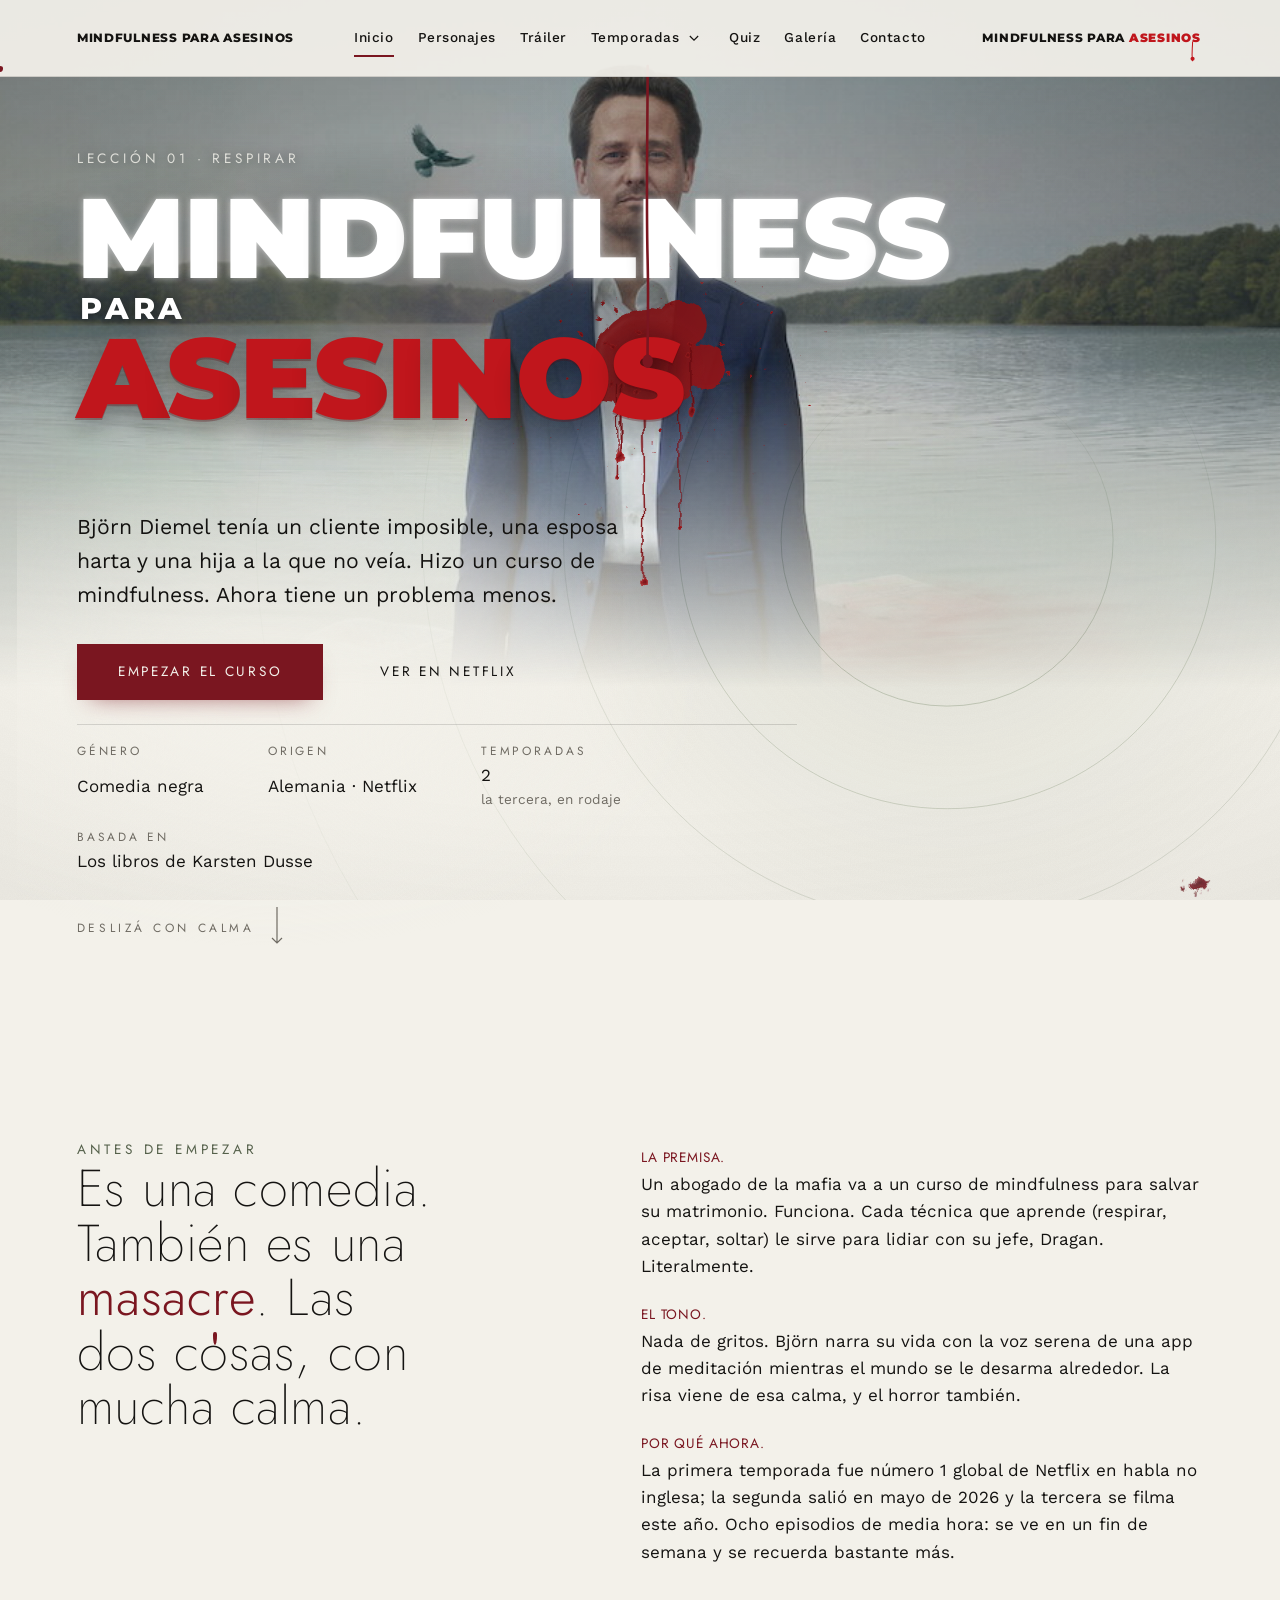
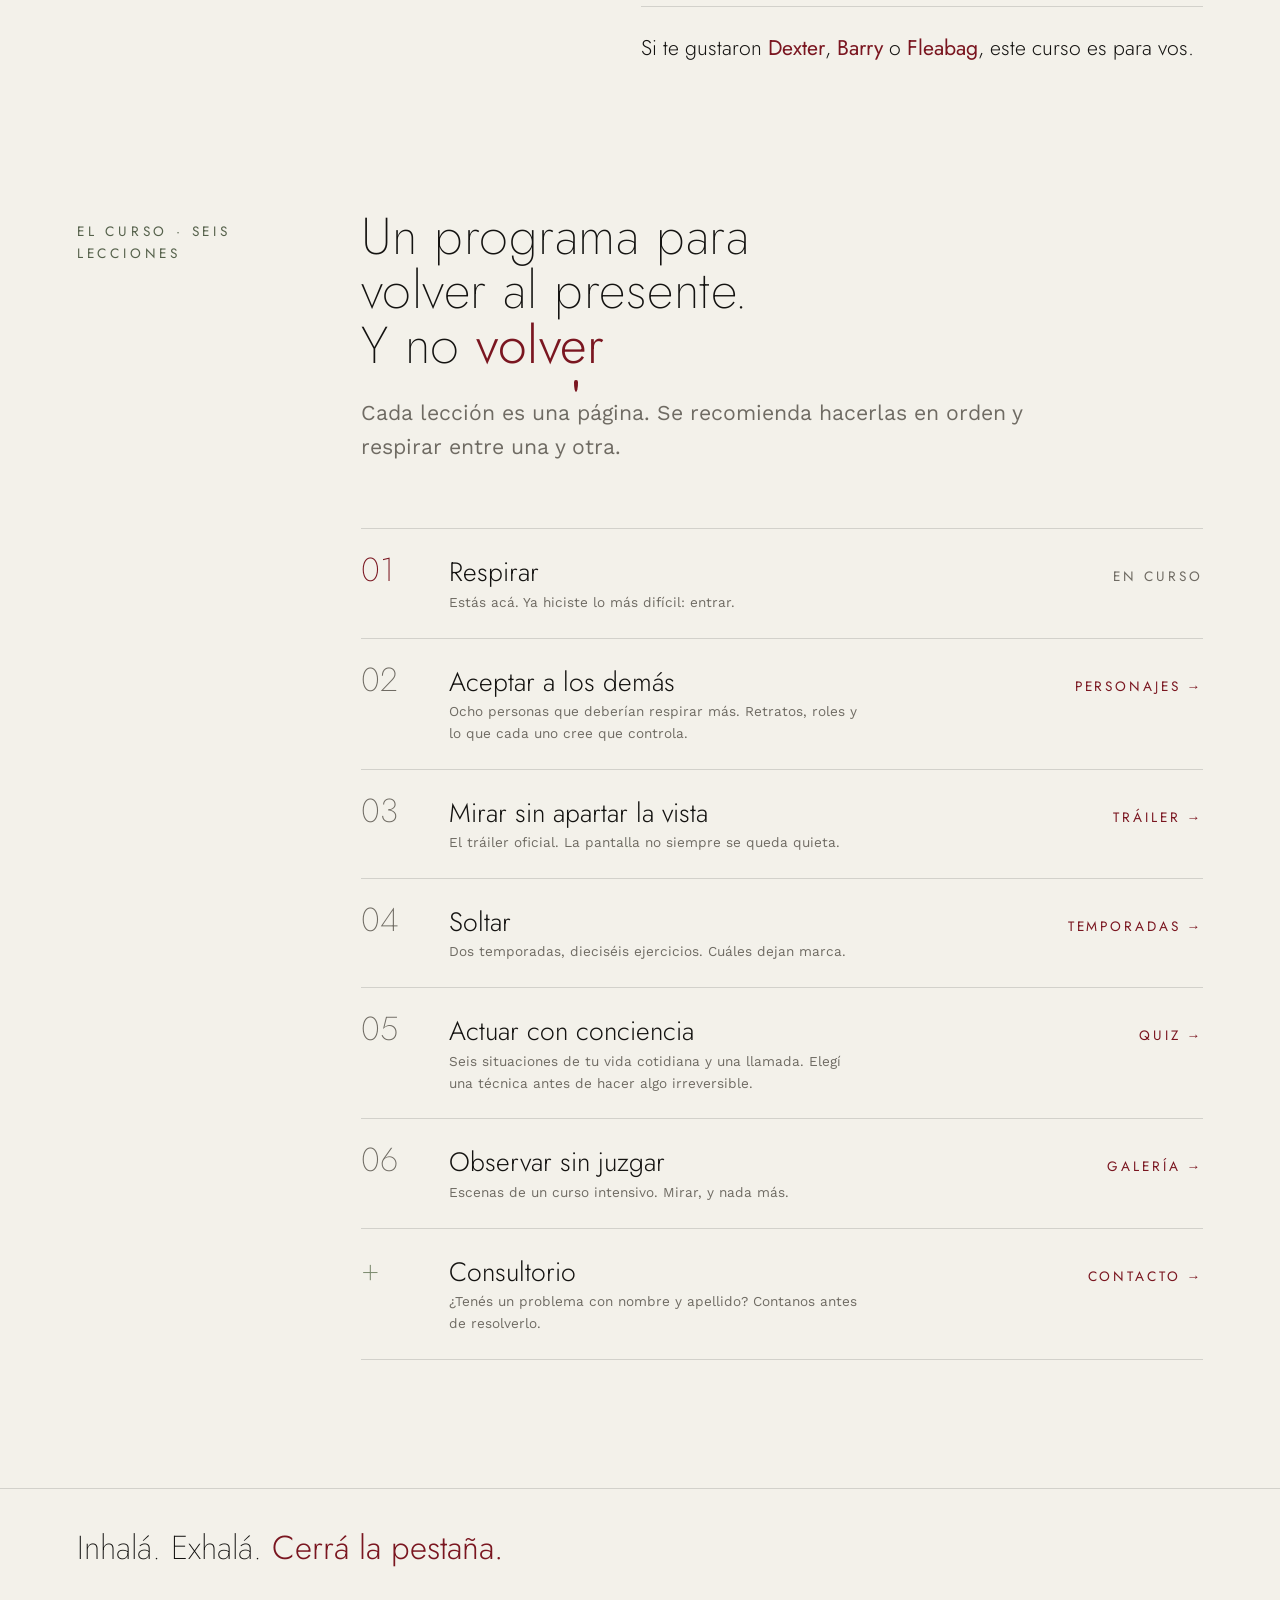
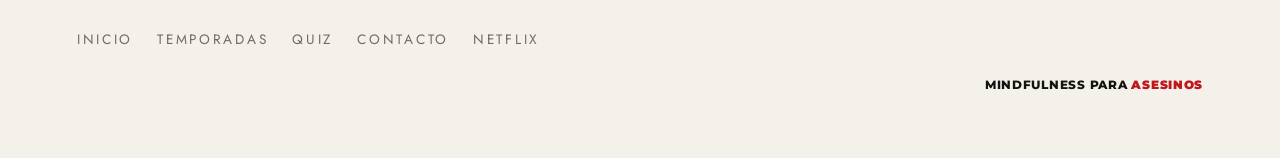
==== commit 5abc6596: "Navbar: Temporadas como botón desplegable con tres submenús; fichas de datos por temporada; hero sin" ====
--- a/index.html
+++ b/index.html
@@ -159,7 +159,14 @@
       <li><a href="index.html">Inicio</a></li>
       <li><a href="personajes.html">Personajes</a></li>
       <li><a href="trailer.html">Tráiler</a></li>
-      <li><a href="temporadas.html">Temporadas</a></li>
+      <li class="nav__item--sub" id="nav-temporadas">
+        <a href="temporadas.html" class="nav__sub-link">Temporadas</a><button class="nav__sub-toggle" type="button" aria-expanded="false" aria-controls="sub-temporadas" aria-label="Abrir el submenú de temporadas"><svg viewBox="0 0 12 8" aria-hidden="true"><path d="M1 1l5 5 5-5" fill="none" stroke="currentColor" stroke-width="1.4"/></svg></button>
+        <ul class="nav__sub" id="sub-temporadas" aria-label="Temporadas">
+          <li><a href="temporadas.html#t1"><b>01</b><span>Temporada 1</span><small>El curso · 2024</small></a></li>
+          <li><a href="temporadas.html#t2"><b>02</b><span>Temporada 2</span><small>La práctica avanzada · 2026</small></a></li>
+          <li><a href="temporadas.html#t3"><b>03</b><span>Temporada 3</span><small>Al borde del mundo · 2027, en rodaje</small></a></li>
+        </ul>
+      </li>
       <li><a href="quiz.html">Quiz</a></li>
       <li><a href="galeria.html">Galería</a></li>
       <li><a href="contacto.html">Contacto</a></li>
--- a/css/styles.css
+++ b/css/styles.css
@@ -1866,3 +1866,47 @@
   .nav__links { gap: var(--s-2); padding-top: var(--s-4); }
   .nav__links a { font-size: 1.3rem; }
 }
+
+/* =====================================================================
+   v18: "Temporadas" en la navbar es un botón desplegable con tres submenús
+   ===================================================================== */
+.nav__item--sub { position: relative; display: flex; align-items: center; gap: 4px; }
+.nav__sub-toggle { display: grid; place-items: center; width: 22px; height: 22px; border-radius: 50%; color: inherit; transition: transform 300ms var(--ease-out), background-color 200ms; }
+.nav__sub-toggle svg { width: 10px; height: 7px; }
+.nav__sub-toggle:hover { background: var(--surface); }
+.nav__item--sub.is-open .nav__sub-toggle, .nav__item--sub:hover .nav__sub-toggle { transform: rotate(180deg); }
+.nav__sub { display: grid; }
+.nav__sub a { display: grid; grid-template-columns: 28px minmax(0, 1fr); column-gap: var(--s-2); align-items: baseline; padding: var(--s-2) 0; text-decoration: none; font-size: var(--fs--1); }
+.nav__sub a::before, .nav__sub a::after { display: none; }
+.nav__sub b { font-family: var(--font-display); font-weight: 300; font-size: var(--fs-1); line-height: 1; color: var(--sangre); }
+.nav__sub span { font-family: var(--font-display); font-weight: 300; font-size: var(--fs-0); line-height: 1.15; transition: color 200ms; }
+.nav__sub small { grid-column: 2; font-family: var(--font-display); font-size: .62rem; letter-spacing: .18em; text-transform: uppercase; color: var(--muted); }
+.nav__sub a:hover span, .nav__sub a:focus-visible span { color: var(--sangre); }
+@media (min-width: 901px) {
+  .nav__sub {
+    position: absolute; left: -14px; top: calc(100% + 6px); z-index: 40; min-width: 290px;
+    padding: var(--s-3) var(--s-4); background: var(--bg); border: 1px solid var(--line); box-shadow: 0 24px 50px -30px rgba(20, 19, 17, .5);
+    opacity: 0; visibility: hidden; transform: translateY(-6px);
+    transition: opacity 220ms var(--ease-out), transform 260ms var(--ease-out), visibility 220ms;
+  }
+  .nav__sub::before { content: ""; position: absolute; left: 0; right: 0; top: -8px; height: 8px; }
+  .nav__sub::after { content: ""; position: absolute; left: 22px; top: -1px; width: 3px; height: 0; background: var(--sangre); border-radius: 0 0 50% 50% / 0 0 70% 70%; transition: height 500ms var(--ease-out) 150ms; }
+  .nav__item--sub:hover .nav__sub, .nav__item--sub:focus-within .nav__sub, .nav__item--sub.is-open .nav__sub { opacity: 1; visibility: visible; transform: none; }
+  .nav__item--sub:hover .nav__sub::after, .nav__item--sub.is-open .nav__sub::after { height: 12px; }
+  .nav__sub li + li a { border-top: 1px solid var(--line); }
+}
+@media (max-width: 900px) {
+  .nav__item--sub { flex-wrap: wrap; gap: 0 var(--s-3); }
+  .nav__sub-toggle { width: 44px; height: 44px; }
+  .nav__sub-toggle svg { width: 16px; height: 11px; }
+  .nav__sub { flex-basis: 100%; grid-template-rows: 0fr; overflow: hidden; transition: grid-template-rows 400ms var(--ease-out); }
+  .nav__sub > li { min-height: 0; }
+  .nav__sub > li:first-child { overflow: hidden; }
+  .nav__item--sub.is-open .nav__sub { grid-template-rows: 1fr; }
+  .nav__sub a { padding: var(--s-2) 0 var(--s-2) var(--s-3); font-size: var(--fs-0); letter-spacing: 0; }
+  .nav__sub span { font-size: var(--fs-1); }
+}
+@media (prefers-reduced-motion: reduce) { .nav__sub, .nav__sub-toggle { transition: none; } }
+
+/* v18: al llegar por #t1..t3 la temporada queda debajo de la navbar, no tapada */
+.season-acc { scroll-margin-top: calc(var(--nav-h) + 16px); }
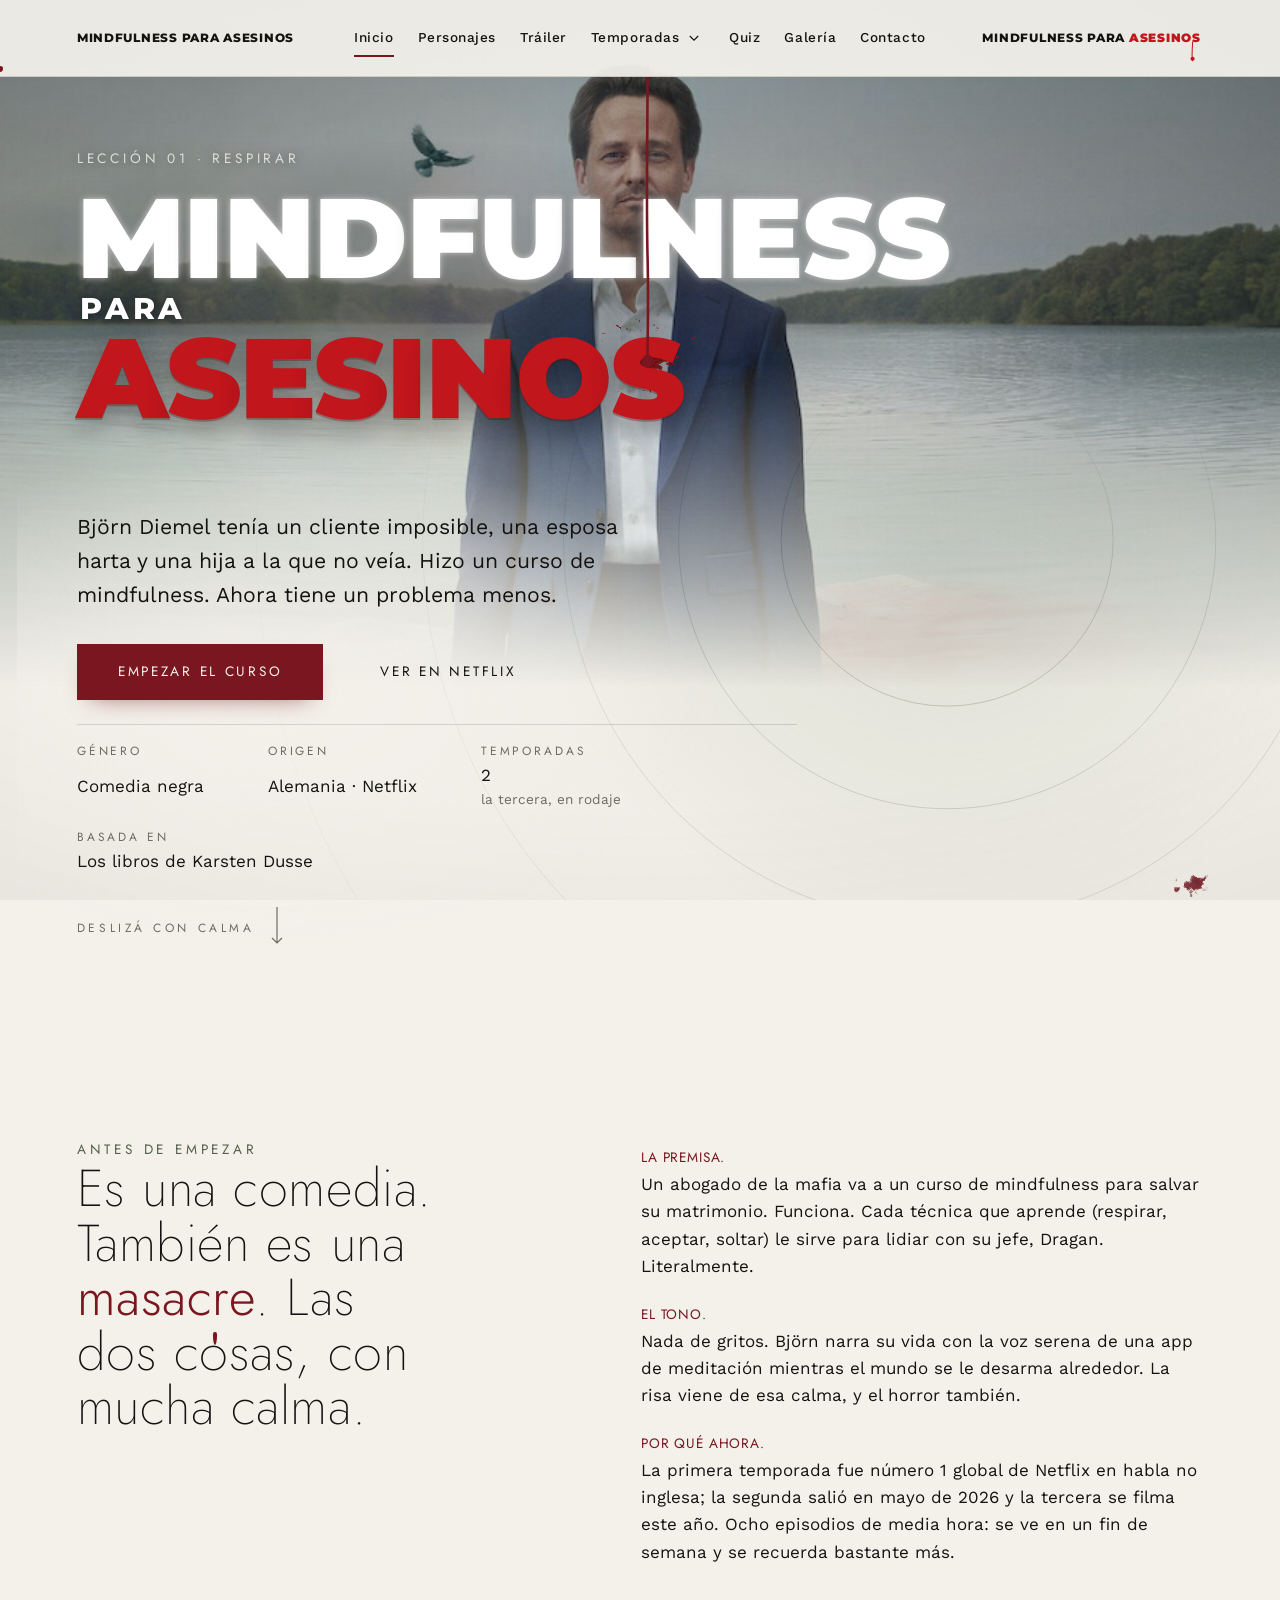
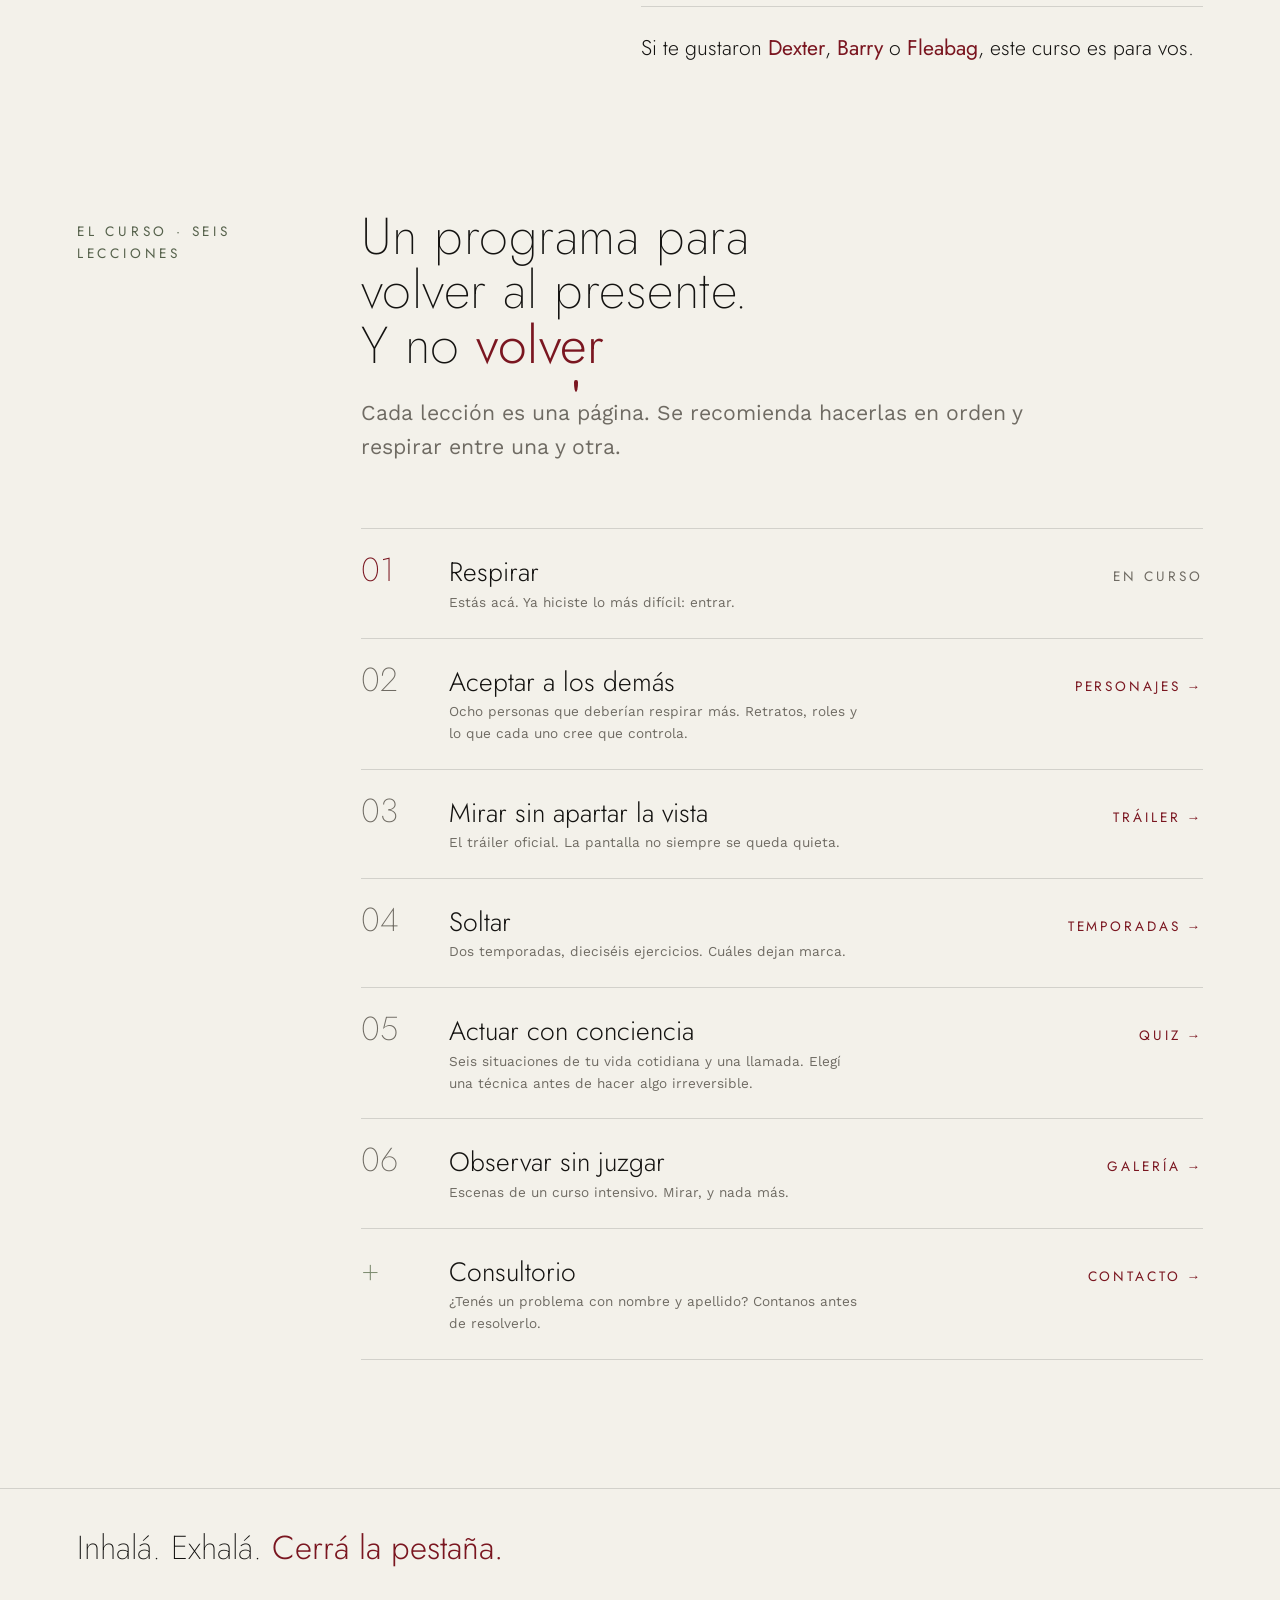
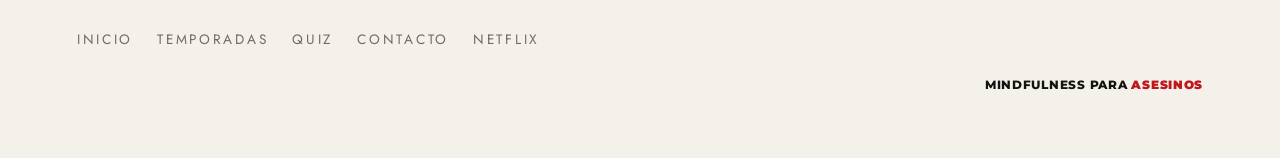
==== commit 19bad699: "Hero: el video aparece 4 s después de arrancar, recortado más y rebobina 2,6 s antes del final (sin " ====
--- a/index.html
+++ b/index.html
@@ -25,7 +25,7 @@
   <link rel="icon" href="data:image/svg+xml,%3Csvg xmlns='http://www.w3.org/2000/svg' viewBox='0 0 32 32'%3E%3Crect width='32' height='32' fill='%23F3F1EA'/%3E%3Cpath d='M16 4c3 7 8 11 8 17a8 8 0 0 1-16 0c0-6 5-10 8-17z' fill='%237A1620'/%3E%3C/svg%3E">
   <script type="application/ld+json">{"@context": "https://schema.org", "@type": "TVSeries", "name": "Mindfulness para asesinos", "alternateName": ["Achtsam Morden", "Murder Mindfully"], "genre": ["Comedia negra", "Crimen"], "inLanguage": "de", "countryOfOrigin": {"@type": "Country", "name": "Alemania"}, "numberOfSeasons": 2, "numberOfEpisodes": 16, "startDate": "2024-10-31", "isBasedOn": {"@type": "Book", "name": "Achtsam morden", "author": {"@type": "Person", "name": "Karsten Dusse"}}, "actor": [{"@type": "Person", "name": "Tom Schilling"}, {"@type": "Person", "name": "Emily Cox"}, {"@type": "Person", "name": "Sascha Alexander Geršak"}, {"@type": "Person", "name": "Peter Jordan"}, {"@type": "Person", "name": "Murathan Muslu"}, {"@type": "Person", "name": "Marc Hosemann"}, {"@type": "Person", "name": "Britta Hammelstein"}, {"@type": "Person", "name": "Luca Maric"}], "productionCompany": {"@type": "Organization", "name": "Netflix"}, "url": "https://www.netflix.com/title/81554969", "sameAs": ["https://en.wikipedia.org/wiki/Murder_Mindfully", "https://de.wikipedia.org/wiki/Achtsam_morden"]}</script>
   <script>try{if(sessionStorage.getItem("mpa-intro"))document.documentElement.classList.add("no-intro")}catch(e){}</script>
-  <link rel="stylesheet" href="css/styles.css">
+  <link rel="stylesheet" href="css/styles.css?v=19">
 </head>
 <body data-page="index">
 
@@ -287,7 +287,7 @@
   </div>
 </footer>
 
-<script src="js/blood.js" defer></script>
-<script src="js/main.js" defer></script>
+<script src="js/blood.js?v=19" defer></script>
+<script src="js/main.js?v=19" defer></script>
 </body>
 </html>
--- a/css/styles.css
+++ b/css/styles.css
@@ -1910,3 +1910,7 @@
 
 /* v18: al llegar por #t1..t3 la temporada queda debajo de la navbar, no tapada */
 .season-acc { scroll-margin-top: calc(var(--nav-h) + 16px); }
+
+/* v19: el video del hero se recorta más para dejar afuera la barra de título y los controles de YouTube */
+.hero .screen__video iframe { transform: translate(-50%, -50%) scale(1.32); }
+@media (max-width: 900px) { .hero .screen__video iframe { transform: translate(-50%, -50%) scale(1.7); } }
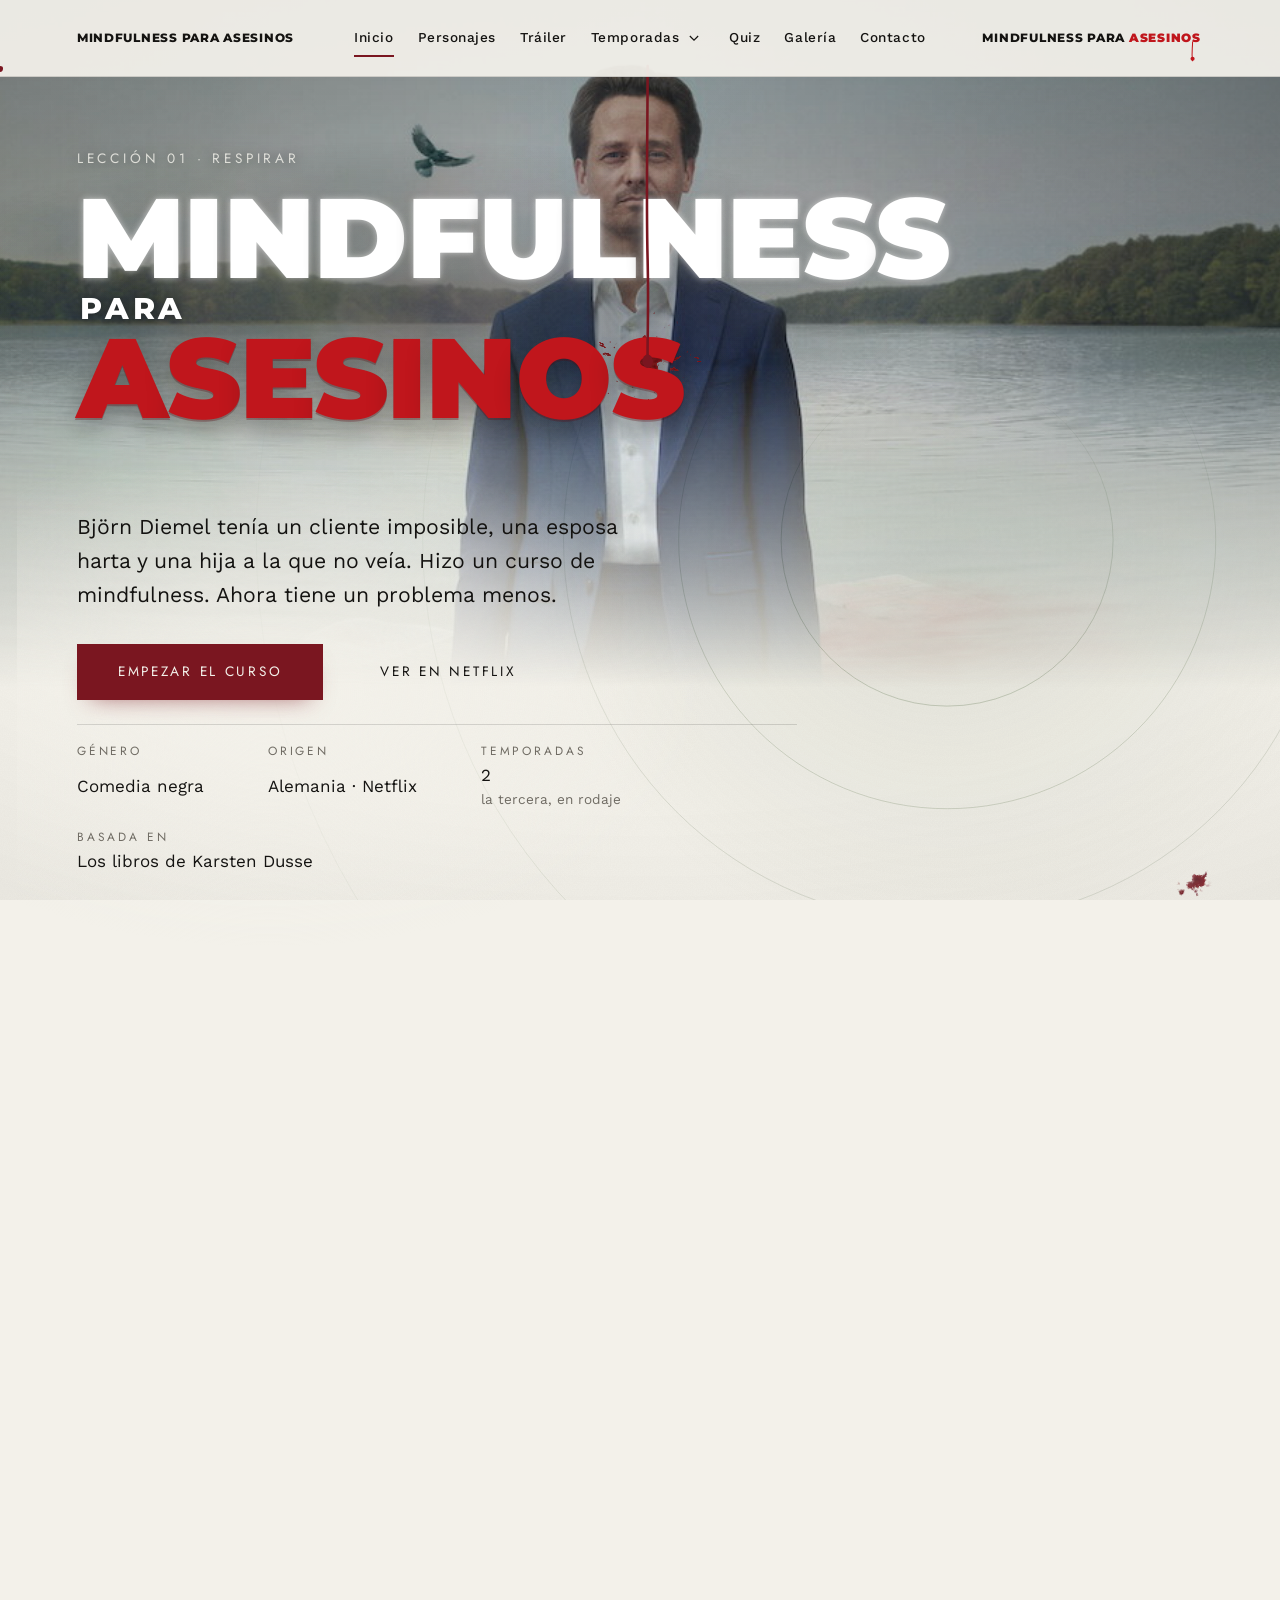
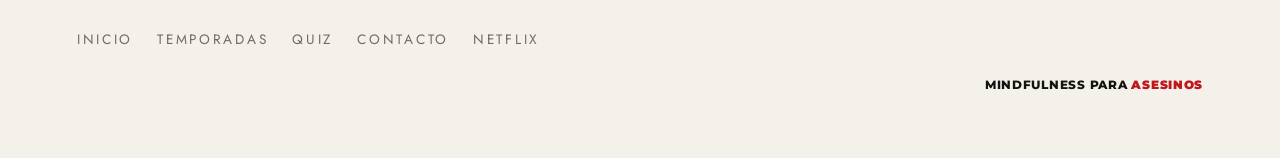
==== commit dddc9795: "Páginas separadas por temporada (1, 2 y 3) con estructura pareja; submenú apunta a ellas Co-Authored" ====
--- a/index.html
+++ b/index.html
@@ -25,7 +25,7 @@
   <link rel="icon" href="data:image/svg+xml,%3Csvg xmlns='http://www.w3.org/2000/svg' viewBox='0 0 32 32'%3E%3Crect width='32' height='32' fill='%23F3F1EA'/%3E%3Cpath d='M16 4c3 7 8 11 8 17a8 8 0 0 1-16 0c0-6 5-10 8-17z' fill='%237A1620'/%3E%3C/svg%3E">
   <script type="application/ld+json">{"@context": "https://schema.org", "@type": "TVSeries", "name": "Mindfulness para asesinos", "alternateName": ["Achtsam Morden", "Murder Mindfully"], "genre": ["Comedia negra", "Crimen"], "inLanguage": "de", "countryOfOrigin": {"@type": "Country", "name": "Alemania"}, "numberOfSeasons": 2, "numberOfEpisodes": 16, "startDate": "2024-10-31", "isBasedOn": {"@type": "Book", "name": "Achtsam morden", "author": {"@type": "Person", "name": "Karsten Dusse"}}, "actor": [{"@type": "Person", "name": "Tom Schilling"}, {"@type": "Person", "name": "Emily Cox"}, {"@type": "Person", "name": "Sascha Alexander Geršak"}, {"@type": "Person", "name": "Peter Jordan"}, {"@type": "Person", "name": "Murathan Muslu"}, {"@type": "Person", "name": "Marc Hosemann"}, {"@type": "Person", "name": "Britta Hammelstein"}, {"@type": "Person", "name": "Luca Maric"}], "productionCompany": {"@type": "Organization", "name": "Netflix"}, "url": "https://www.netflix.com/title/81554969", "sameAs": ["https://en.wikipedia.org/wiki/Murder_Mindfully", "https://de.wikipedia.org/wiki/Achtsam_morden"]}</script>
   <script>try{if(sessionStorage.getItem("mpa-intro"))document.documentElement.classList.add("no-intro")}catch(e){}</script>
-  <link rel="stylesheet" href="css/styles.css?v=19">
+  <link rel="stylesheet" href="css/styles.css?v=20">
 </head>
 <body data-page="index">
 
@@ -162,9 +162,9 @@
       <li class="nav__item--sub" id="nav-temporadas">
         <a href="temporadas.html" class="nav__sub-link">Temporadas</a><button class="nav__sub-toggle" type="button" aria-expanded="false" aria-controls="sub-temporadas" aria-label="Abrir el submenú de temporadas"><svg viewBox="0 0 12 8" aria-hidden="true"><path d="M1 1l5 5 5-5" fill="none" stroke="currentColor" stroke-width="1.4"/></svg></button>
         <ul class="nav__sub" id="sub-temporadas" aria-label="Temporadas">
-          <li><a href="temporadas.html#t1"><b>01</b><span>Temporada 1</span><small>El curso · 2024</small></a></li>
-          <li><a href="temporadas.html#t2"><b>02</b><span>Temporada 2</span><small>La práctica avanzada · 2026</small></a></li>
-          <li><a href="temporadas.html#t3"><b>03</b><span>Temporada 3</span><small>Al borde del mundo · 2027, en rodaje</small></a></li>
+          <li><a href="temporada-1.html"><b>01</b><span>Temporada 1</span><small>El curso · 2024</small></a></li>
+          <li><a href="temporada-2.html"><b>02</b><span>Temporada 2</span><small>La práctica avanzada · 2026</small></a></li>
+          <li><a href="temporada-3.html"><b>03</b><span>Temporada 3</span><small>Al borde del mundo · 2027, en rodaje</small></a></li>
         </ul>
       </li>
       <li><a href="quiz.html">Quiz</a></li>
@@ -287,7 +287,7 @@
   </div>
 </footer>
 
-<script src="js/blood.js?v=19" defer></script>
-<script src="js/main.js?v=19" defer></script>
+<script src="js/blood.js?v=20" defer></script>
+<script src="js/main.js?v=20" defer></script>
 </body>
 </html>
--- a/css/styles.css
+++ b/css/styles.css
@@ -1914,3 +1914,52 @@
 /* v19: el video del hero se recorta más para dejar afuera la barra de título y los controles de YouTube */
 .hero .screen__video iframe { transform: translate(-50%, -50%) scale(1.32); }
 @media (max-width: 900px) { .hero .screen__video iframe { transform: translate(-50%, -50%) scale(1.7); } }
+
+/* =====================================================================
+   v20: páginas de temporada (temporada-1/2/3.html), misma estructura
+   ===================================================================== */
+.section--season .eyebrow a { color: inherit; text-decoration: none; border-bottom: 1px solid transparent; }
+.section--season .eyebrow a:hover { border-bottom-color: currentColor; }
+.season-hero { display: grid; gap: var(--s-5); margin-bottom: var(--s-7); }
+@media (min-width: 820px) { .season-hero { grid-template-columns: 260px minmax(0, 1fr); column-gap: var(--s-7); align-items: start; } }
+.season-hero .season__poster { max-width: 260px; }
+.season-hero__body { display: grid; gap: var(--s-3); max-width: 62ch; }
+.season-hero__body > p { max-width: 60ch; }
+.season-hero__num { font-family: var(--font-display); font-weight: 200; font-size: var(--fs-5); line-height: 1; color: var(--sangre); }
+.season-hero__title { font-family: var(--font-display); font-weight: 300; font-size: var(--fs-3); line-height: 1.1; margin-top: calc(var(--s-2) * -1); }
+.season-hero .season-acc__meta { margin-bottom: var(--s-2); }
+.season-hero .facts { margin-top: var(--s-3); }
+.season-block { margin-bottom: var(--s-7); }
+.season-block__title { font-family: var(--font-display); font-weight: 200; font-size: var(--fs-3); line-height: 1.1; margin-bottom: var(--s-3); }
+.season-block__note { color: var(--muted); font-size: var(--fs--1); max-width: 60ch; margin-bottom: var(--s-4); }
+.eps--page { border-top: 0; }
+.ep--soon { grid-template-rows: auto auto auto; }
+.ep__still--soon { display: grid; place-items: center; background: linear-gradient(160deg, rgba(243, 241, 234, .08), transparent 55%), var(--salvia-oscura); color: rgba(243, 241, 234, .8); font-family: var(--font-display); font-weight: 200; font-size: 2.6rem; }
+.ep__title small { display: inline-block; margin-left: 6px; font-family: var(--font-display); font-size: .6rem; letter-spacing: .2em; text-transform: uppercase; color: var(--sangre); vertical-align: middle; }
+.ep__desc { grid-column: 1 / 3; font-size: var(--fs--1); color: var(--muted); line-height: 1.45; }
+.minis { display: grid; grid-template-columns: repeat(2, minmax(0, 1fr)); gap: var(--s-5) var(--s-4); }
+@media (min-width: 820px) { .minis { grid-template-columns: repeat(4, minmax(0, 1fr)); } }
+.mini { display: grid; gap: var(--s-1); align-content: start; }
+.mini__media { aspect-ratio: 3 / 4; overflow: hidden; background: var(--salvia-oscura); margin-bottom: var(--s-2); position: relative; }
+.mini__media img { width: 100%; height: 100%; object-fit: cover; filter: saturate(.3); transition: filter 600ms var(--ease-out); }
+.mini:hover .mini__media img { filter: saturate(1); }
+.mini__ph { position: absolute; inset: 0; display: grid; place-items: center; font-family: var(--font-display); font-weight: 200; font-size: 6rem; color: rgba(243, 241, 234, .8); }
+.mini__name { font-family: var(--font-display); font-weight: 300; font-size: var(--fs-1); line-height: 1.1; }
+.mini__actor { font-size: .7rem; letter-spacing: .08em; text-transform: uppercase; color: var(--muted); }
+.mini__desc { font-size: var(--fs--1); color: var(--muted); margin-top: var(--s-1); }
+.moments { display: grid; gap: var(--s-4); border-top: 1px solid var(--line); }
+.moments li { display: grid; grid-template-columns: 56px minmax(0, 1fr); column-gap: var(--s-3); padding: var(--s-4) 0; border-bottom: 1px solid var(--line); }
+.moment__num { grid-row: 1 / 3; font-family: var(--font-display); font-weight: 200; font-size: var(--fs-3); line-height: 1; color: var(--sangre); }
+.moments h3 { font-family: var(--font-display); font-weight: 300; font-size: var(--fs-2); line-height: 1.15; }
+.moments p { color: var(--muted); max-width: 60ch; margin-top: var(--s-1); }
+.season-nav__row { display: grid; gap: var(--s-4); border-top: 1px solid var(--line); padding-top: var(--s-5); }
+@media (min-width: 700px) { .season-nav__row { grid-template-columns: 1fr 1fr; } .season-nav__link--next { text-align: right; } }
+.season-nav__link { display: grid; gap: var(--s-2); text-decoration: none; }
+.season-nav__title { font-family: var(--font-display); font-weight: 200; font-size: clamp(var(--fs-2), 3vw, var(--fs-4)); line-height: 1.05; }
+.season-nav__link:hover .season-nav__title { color: var(--sangre); }
+.season-acc__more { margin-top: var(--s-3); }
+@media (max-width: 900px) { .season-hero, .season-block { margin-bottom: var(--s-6); } .moments li { grid-template-columns: 44px minmax(0, 1fr); } }
+
+/* v20: en las páginas de temporada los episodios no dependen del desplegable */
+.eps--page > li { opacity: 1; transform: none; transition: none; }
+.ep--soon .ep__still { grid-column: 1 / 3; }
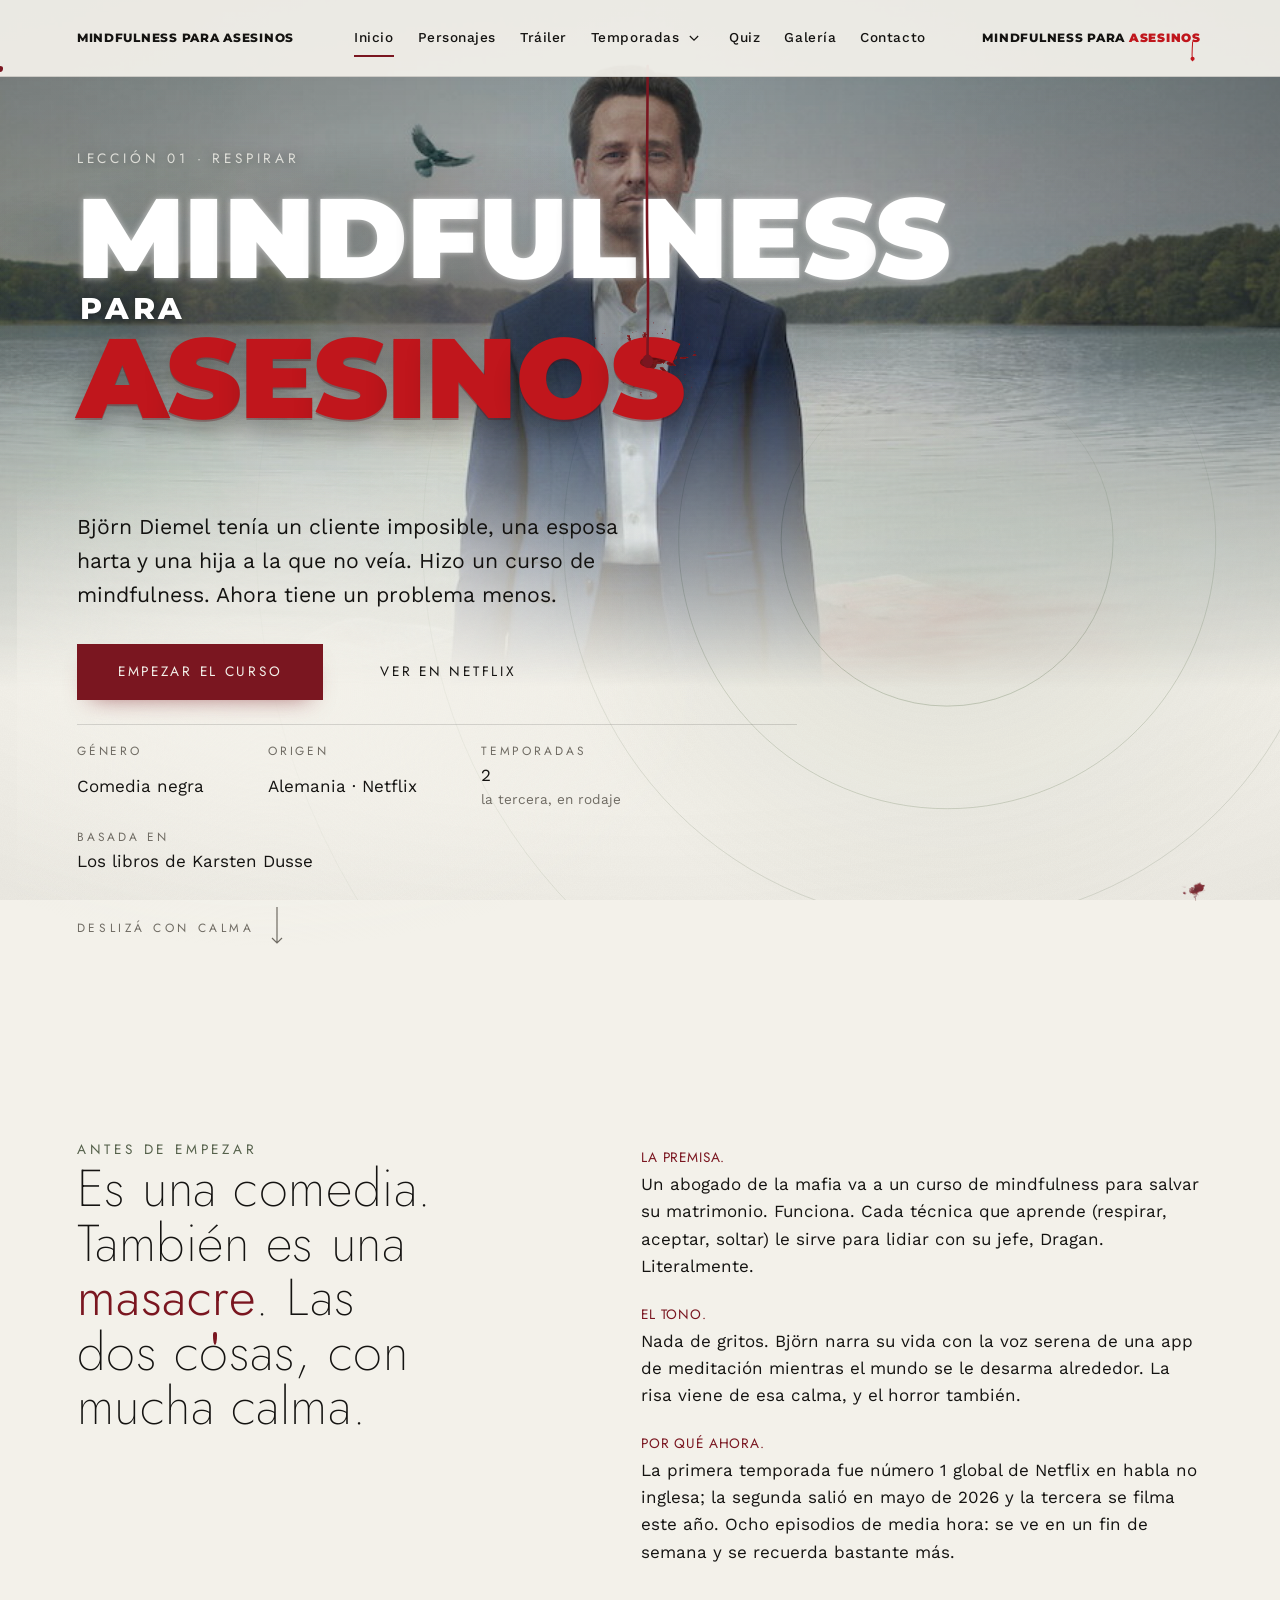
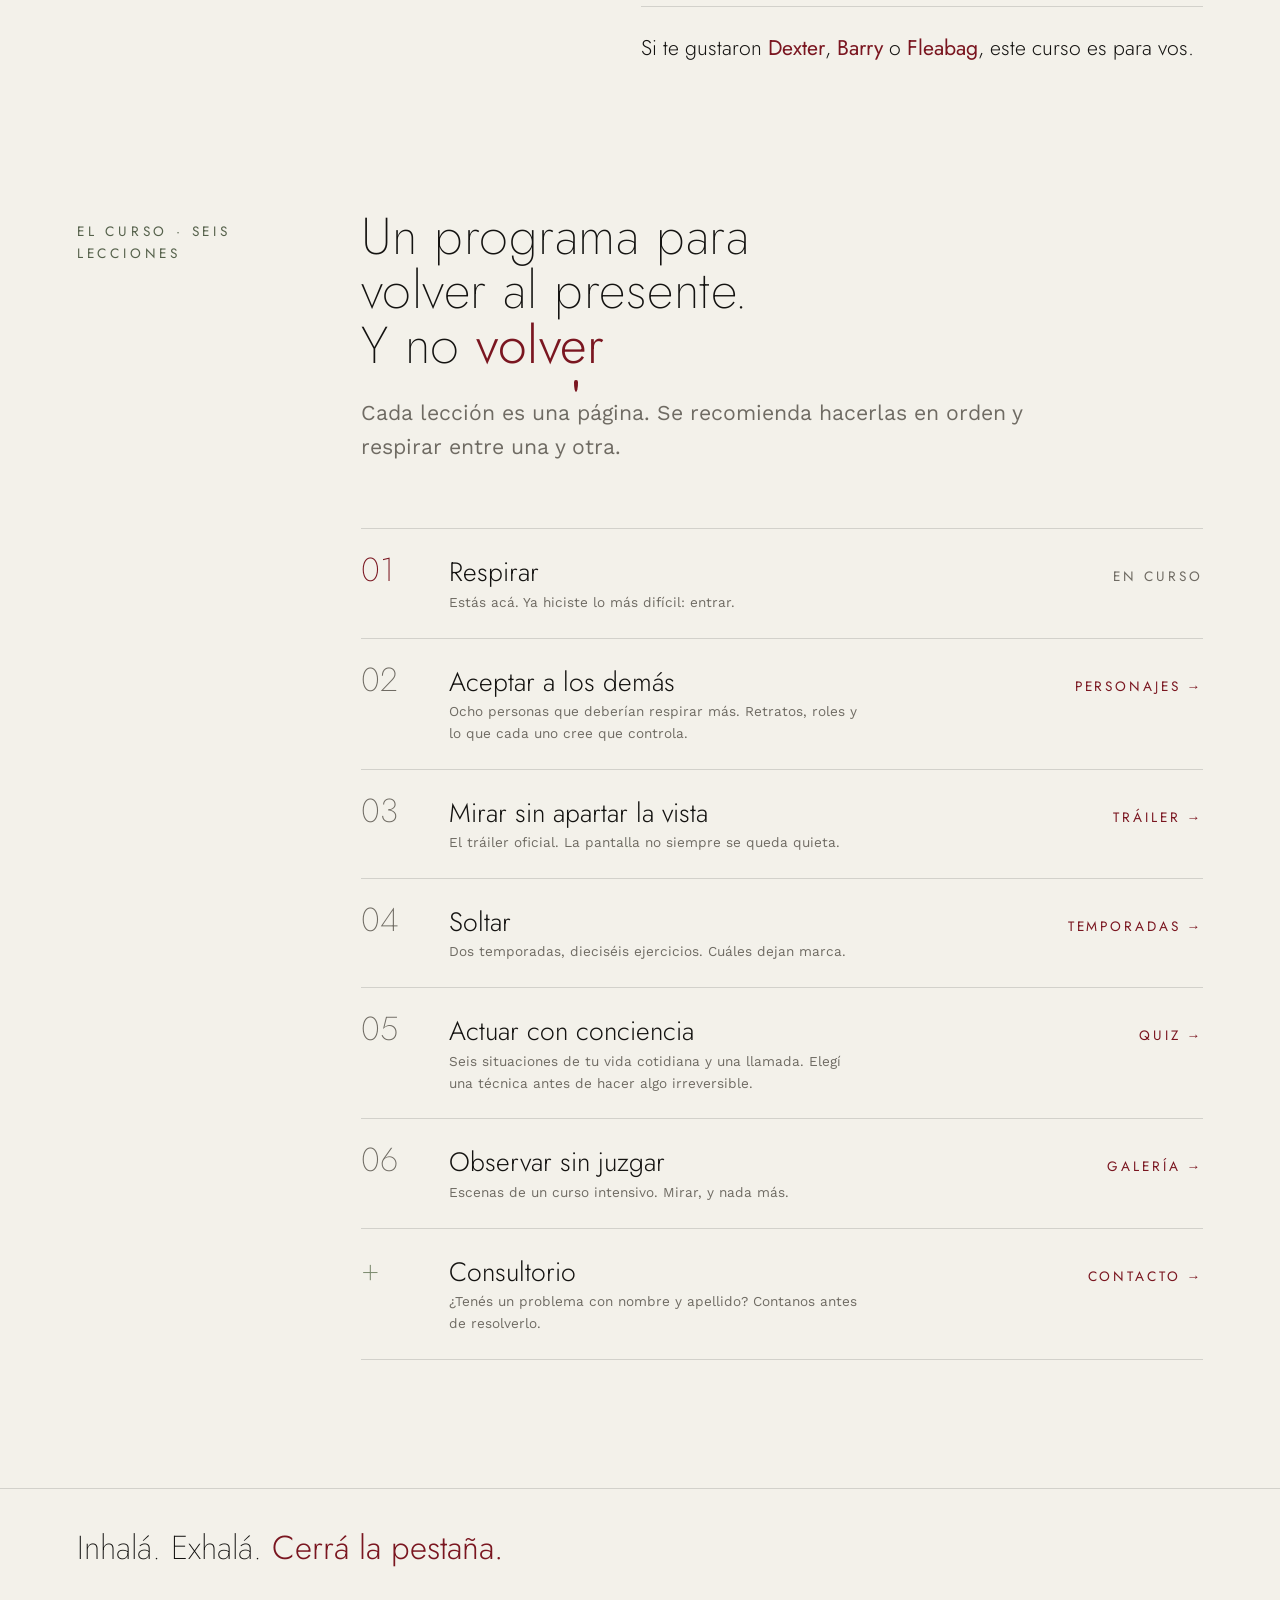
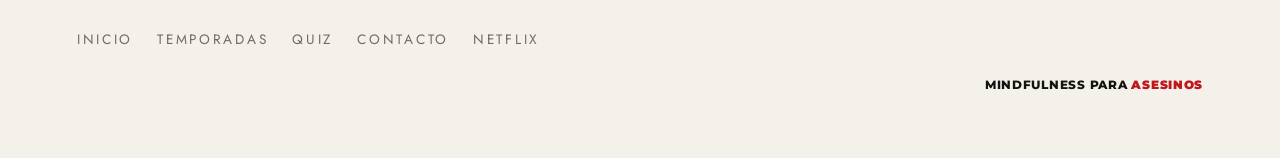
==== commit 46efb153: "Temporadas: cabecera sin desborde en móvil; README Co-Authored-By: Claude Fable 5.1 <noreply@anthrop" ====
--- a/index.html
+++ b/index.html
@@ -25,7 +25,7 @@
   <link rel="icon" href="data:image/svg+xml,%3Csvg xmlns='http://www.w3.org/2000/svg' viewBox='0 0 32 32'%3E%3Crect width='32' height='32' fill='%23F3F1EA'/%3E%3Cpath d='M16 4c3 7 8 11 8 17a8 8 0 0 1-16 0c0-6 5-10 8-17z' fill='%237A1620'/%3E%3C/svg%3E">
   <script type="application/ld+json">{"@context": "https://schema.org", "@type": "TVSeries", "name": "Mindfulness para asesinos", "alternateName": ["Achtsam Morden", "Murder Mindfully"], "genre": ["Comedia negra", "Crimen"], "inLanguage": "de", "countryOfOrigin": {"@type": "Country", "name": "Alemania"}, "numberOfSeasons": 2, "numberOfEpisodes": 16, "startDate": "2024-10-31", "isBasedOn": {"@type": "Book", "name": "Achtsam morden", "author": {"@type": "Person", "name": "Karsten Dusse"}}, "actor": [{"@type": "Person", "name": "Tom Schilling"}, {"@type": "Person", "name": "Emily Cox"}, {"@type": "Person", "name": "Sascha Alexander Geršak"}, {"@type": "Person", "name": "Peter Jordan"}, {"@type": "Person", "name": "Murathan Muslu"}, {"@type": "Person", "name": "Marc Hosemann"}, {"@type": "Person", "name": "Britta Hammelstein"}, {"@type": "Person", "name": "Luca Maric"}], "productionCompany": {"@type": "Organization", "name": "Netflix"}, "url": "https://www.netflix.com/title/81554969", "sameAs": ["https://en.wikipedia.org/wiki/Murder_Mindfully", "https://de.wikipedia.org/wiki/Achtsam_morden"]}</script>
   <script>try{if(sessionStorage.getItem("mpa-intro"))document.documentElement.classList.add("no-intro")}catch(e){}</script>
-  <link rel="stylesheet" href="css/styles.css?v=20">
+  <link rel="stylesheet" href="css/styles.css?v=21">
 </head>
 <body data-page="index">
 
--- a/css/styles.css
+++ b/css/styles.css
@@ -1963,3 +1963,11 @@
 /* v20: en las páginas de temporada los episodios no dependen del desplegable */
 .eps--page > li { opacity: 1; transform: none; transition: none; }
 .ep--soon .ep__still { grid-column: 1 / 3; }
+
+/* v20.1: cabecera de temporada en móvil: nada empuja el ancho */
+.season-hero { grid-template-columns: minmax(0, 1fr); }
+.season-hero__body { min-width: 0; }
+.season-hero .season-acc__meta { flex-wrap: wrap; gap: var(--s-1) var(--s-3); }
+.facts { min-width: 0; }
+.facts dd, .facts dt { overflow-wrap: anywhere; }
+@media (max-width: 640px) { .facts { grid-template-columns: minmax(0, 1fr); } }
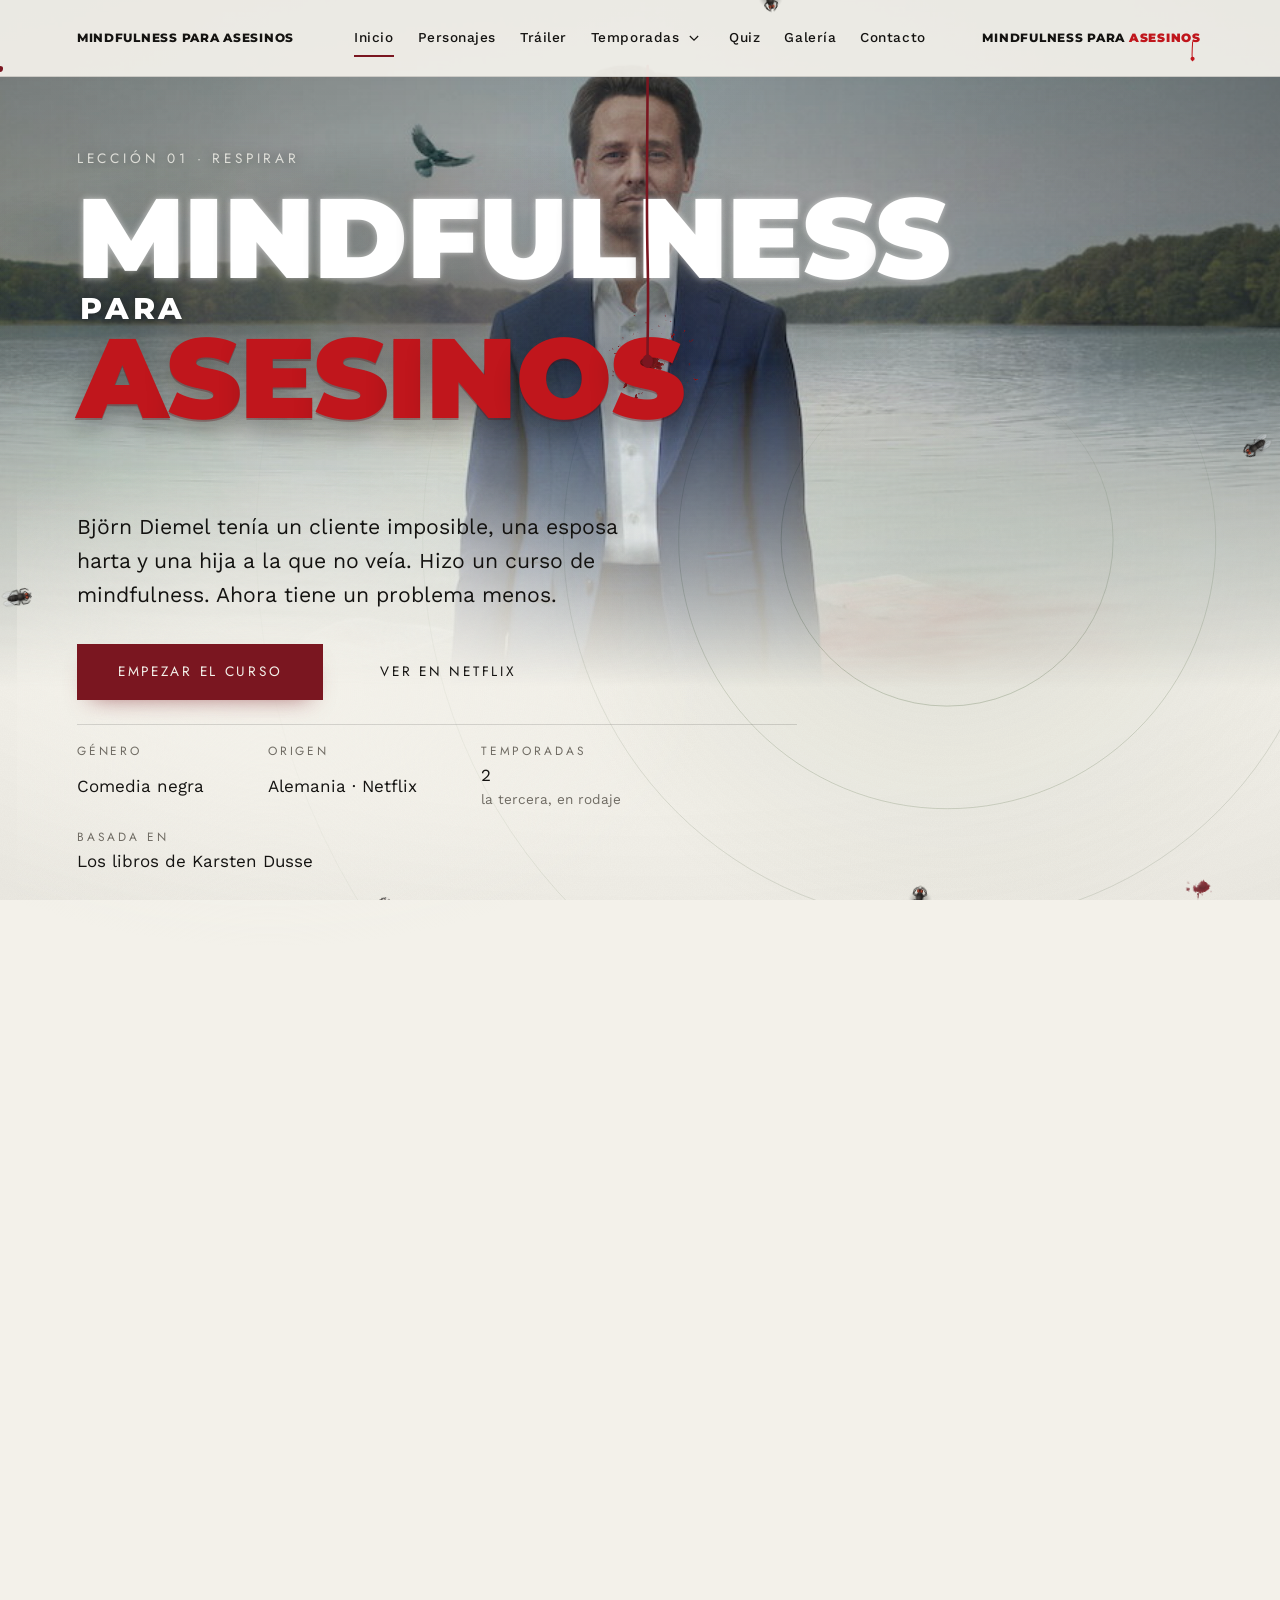
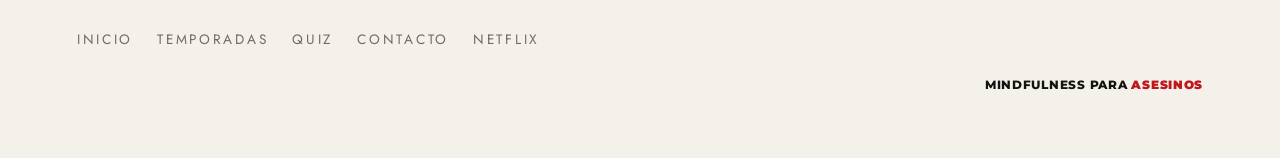
==== commit 0c009ff3: "Moscas realistas en la carga del inicio (se escapan, se aplastan, se limpian); loader en cada carga;" ====
--- a/index.html
+++ b/index.html
@@ -24,8 +24,7 @@
   <link href="https://fonts.googleapis.com/css2?family=Jost:wght@200;300;400&family=Montserrat:wght@800;900&family=Work+Sans:wght@400;500&display=swap" rel="stylesheet">
   <link rel="icon" href="data:image/svg+xml,%3Csvg xmlns='http://www.w3.org/2000/svg' viewBox='0 0 32 32'%3E%3Crect width='32' height='32' fill='%23F3F1EA'/%3E%3Cpath d='M16 4c3 7 8 11 8 17a8 8 0 0 1-16 0c0-6 5-10 8-17z' fill='%237A1620'/%3E%3C/svg%3E">
   <script type="application/ld+json">{"@context": "https://schema.org", "@type": "TVSeries", "name": "Mindfulness para asesinos", "alternateName": ["Achtsam Morden", "Murder Mindfully"], "genre": ["Comedia negra", "Crimen"], "inLanguage": "de", "countryOfOrigin": {"@type": "Country", "name": "Alemania"}, "numberOfSeasons": 2, "numberOfEpisodes": 16, "startDate": "2024-10-31", "isBasedOn": {"@type": "Book", "name": "Achtsam morden", "author": {"@type": "Person", "name": "Karsten Dusse"}}, "actor": [{"@type": "Person", "name": "Tom Schilling"}, {"@type": "Person", "name": "Emily Cox"}, {"@type": "Person", "name": "Sascha Alexander Geršak"}, {"@type": "Person", "name": "Peter Jordan"}, {"@type": "Person", "name": "Murathan Muslu"}, {"@type": "Person", "name": "Marc Hosemann"}, {"@type": "Person", "name": "Britta Hammelstein"}, {"@type": "Person", "name": "Luca Maric"}], "productionCompany": {"@type": "Organization", "name": "Netflix"}, "url": "https://www.netflix.com/title/81554969", "sameAs": ["https://en.wikipedia.org/wiki/Murder_Mindfully", "https://de.wikipedia.org/wiki/Achtsam_morden"]}</script>
-  <script>try{if(sessionStorage.getItem("mpa-intro"))document.documentElement.classList.add("no-intro")}catch(e){}</script>
-  <link rel="stylesheet" href="css/styles.css?v=21">
+  <link rel="stylesheet" href="css/styles.css?v=23">
 </head>
 <body data-page="index">
 
@@ -190,7 +189,7 @@
          La sangre sale de adentro de la escena hacia el espectador y queda chorreando sobre el vidrio. -->
     <div class="screen" id="hero-screen" data-video="cMxkl9X586w" data-start="58" aria-hidden="true">
       <div class="screen__plane" id="hero-plane">
-        <img class="screen__poster" src="assets/img/galeria/galeria-02.jpg" width="1280" height="720" alt="">
+        <img class="screen__poster" src="assets/img/galeria/galeria-02.jpg" width="1280" height="720" alt="Björn Diemel, de traje, parado en un lago">
         <div class="screen__video" id="hero-video"></div>
         <div class="screen__glass"></div>
       </div>
@@ -287,7 +286,8 @@
   </div>
 </footer>
 
-<script src="js/blood.js?v=20" defer></script>
-<script src="js/main.js?v=20" defer></script>
+<script src="js/blood.js?v=22" defer></script>
+<script src="js/flies.js?v=23" defer></script>
+<script src="js/main.js?v=22" defer></script>
 </body>
 </html>
--- a/css/styles.css
+++ b/css/styles.css
@@ -1971,3 +1971,45 @@
 .facts { min-width: 0; }
 .facts dd, .facts dt { overflow-wrap: anywhere; }
 @media (max-width: 640px) { .facts { grid-template-columns: minmax(0, 1fr); } }
+
+/* =====================================================================
+   v21: moscas sobre el monitor durante la respiración de bienvenida
+   ===================================================================== */
+.flies { position: fixed; inset: 0; z-index: 70; pointer-events: none; overflow: hidden; }
+.fly { position: absolute; left: 0; top: 0; width: 30px; height: 25px; margin: -12px 0 0 -15px; will-change: transform; }
+.fly__body { position: absolute; inset: 0; transform-origin: 50% 50%; will-change: transform; transition: translate 200ms var(--ease-out); translate: 0 calc(var(--lift, 0) * -6px); }
+.fly__svg { width: 100%; height: 100%; overflow: visible; display: block; }
+.fly__shadow {
+  position: absolute; left: 22%; top: 30%; width: 62%; height: 46%; border-radius: 50%;
+  background: radial-gradient(ellipse at center, rgba(20, 19, 17, .42), rgba(20, 19, 17, .18) 55%, transparent 75%);
+  filter: blur(1.5px); transition: transform 200ms var(--ease-out), opacity 200ms;
+  transform: translate(calc(var(--lift, 0) * 6px), calc(var(--lift, 0) * 9px)) scale(calc(1 + var(--lift, 0) * .5)); opacity: calc(.95 - var(--lift, 0) * .5);
+}
+.fly__hip { transform-box: view-box; transform-origin: 0 0; }
+.fly__hip--a, .fly__hip--b { transform-origin: 0px 0px; }
+.fly__leg { fill: none; stroke: #1c1a18; stroke-width: 1.1; stroke-linecap: round; stroke-linejoin: round; }
+.fly__wing { transform-origin: 2px 0; }
+.fly__wing--l { transform-origin: 2px -2px; }
+.fly__wing--r { transform-origin: 2px 2px; }
+.fly.is-flying .fly__svg { filter: blur(.4px); }
+.fly.is-flying .fly__wings { filter: blur(1.2px); }
+@media (prefers-reduced-motion: reduce) { .flies { display: none; } }
+
+/* v21: la cabecera de temporada vuelve a dos columnas en desktop (la regla móvil se había pisado) */
+@media (min-width: 820px) { .season-hero { grid-template-columns: 260px minmax(0, 1fr); } }
+
+/* v22: el hero termina en la foto de Björn: fundido lento y Ken Burns muy suave */
+.screen.is-ended .screen__video { transition: opacity 1400ms var(--ease-out); }
+.screen.is-ended .screen__poster { animation: kenburns 40s var(--ease-out) forwards; }
+
+/* v22: las moscas se pueden aplastar con el mouse; quedan pegadas con una mancha y al rato se limpian */
+.fly { pointer-events: auto; cursor: crosshair; }
+.fly.is-squashed { pointer-events: none; }
+.fly.is-squashed .fly__shadow { opacity: 0; }
+.fly.is-squashed .fly__svg { filter: contrast(1.1) brightness(.9); }
+.fly.is-squashed::after {
+  content: ""; position: absolute; left: 10%; top: 25%; width: 90%; height: 60%; border-radius: 50% 60% 40% 55% / 60% 40% 60% 40%;
+  background: radial-gradient(ellipse at 45% 50%, rgba(110, 12, 20, .55), rgba(140, 22, 30, .3) 55%, transparent 80%);
+  mix-blend-mode: multiply; z-index: -1;
+}
+.fly.is-cleaning { transition: opacity 1400ms var(--ease-out); opacity: 0; }
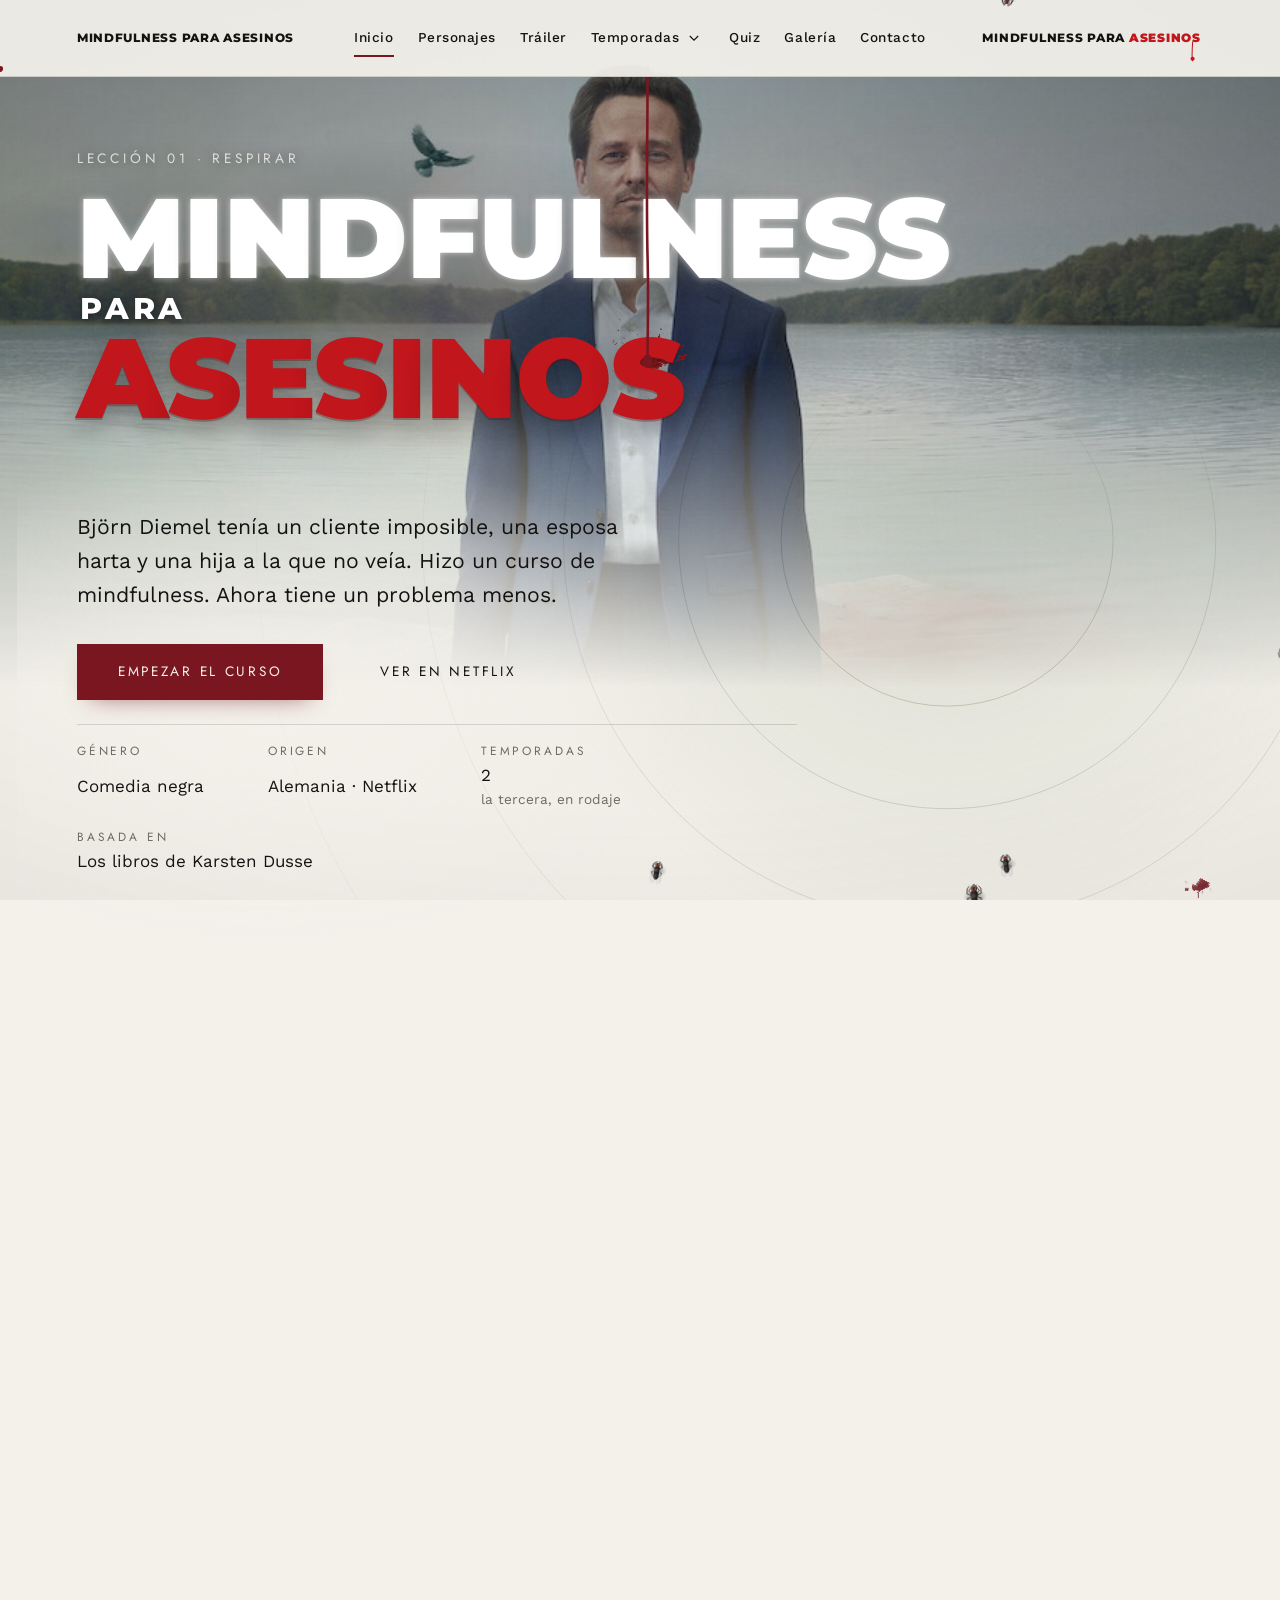
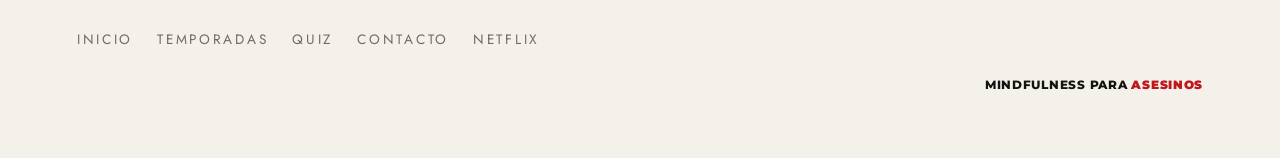
==== commit bf560d57: "Moscas más fáciles de alcanzar: menos reflejo, reacción con retardo, zona de clic más grande Co-Auth" ====
--- a/index.html
+++ b/index.html
@@ -24,7 +24,7 @@
   <link href="https://fonts.googleapis.com/css2?family=Jost:wght@200;300;400&family=Montserrat:wght@800;900&family=Work+Sans:wght@400;500&display=swap" rel="stylesheet">
   <link rel="icon" href="data:image/svg+xml,%3Csvg xmlns='http://www.w3.org/2000/svg' viewBox='0 0 32 32'%3E%3Crect width='32' height='32' fill='%23F3F1EA'/%3E%3Cpath d='M16 4c3 7 8 11 8 17a8 8 0 0 1-16 0c0-6 5-10 8-17z' fill='%237A1620'/%3E%3C/svg%3E">
   <script type="application/ld+json">{"@context": "https://schema.org", "@type": "TVSeries", "name": "Mindfulness para asesinos", "alternateName": ["Achtsam Morden", "Murder Mindfully"], "genre": ["Comedia negra", "Crimen"], "inLanguage": "de", "countryOfOrigin": {"@type": "Country", "name": "Alemania"}, "numberOfSeasons": 2, "numberOfEpisodes": 16, "startDate": "2024-10-31", "isBasedOn": {"@type": "Book", "name": "Achtsam morden", "author": {"@type": "Person", "name": "Karsten Dusse"}}, "actor": [{"@type": "Person", "name": "Tom Schilling"}, {"@type": "Person", "name": "Emily Cox"}, {"@type": "Person", "name": "Sascha Alexander Geršak"}, {"@type": "Person", "name": "Peter Jordan"}, {"@type": "Person", "name": "Murathan Muslu"}, {"@type": "Person", "name": "Marc Hosemann"}, {"@type": "Person", "name": "Britta Hammelstein"}, {"@type": "Person", "name": "Luca Maric"}], "productionCompany": {"@type": "Organization", "name": "Netflix"}, "url": "https://www.netflix.com/title/81554969", "sameAs": ["https://en.wikipedia.org/wiki/Murder_Mindfully", "https://de.wikipedia.org/wiki/Achtsam_morden"]}</script>
-  <link rel="stylesheet" href="css/styles.css?v=23">
+  <link rel="stylesheet" href="css/styles.css?v=24">
 </head>
 <body data-page="index">
 
@@ -287,7 +287,7 @@
 </footer>
 
 <script src="js/blood.js?v=22" defer></script>
-<script src="js/flies.js?v=23" defer></script>
+<script src="js/flies.js?v=24" defer></script>
 <script src="js/main.js?v=22" defer></script>
 </body>
 </html>
--- a/css/styles.css
+++ b/css/styles.css
@@ -2013,3 +2013,6 @@
   mix-blend-mode: multiply; z-index: -1;
 }
 .fly.is-cleaning { transition: opacity 1400ms var(--ease-out); opacity: 0; }
+
+/* v23: la zona de clic de cada mosca es más generosa que el dibujo */
+.fly::before { content: ""; position: absolute; inset: -14px; }
